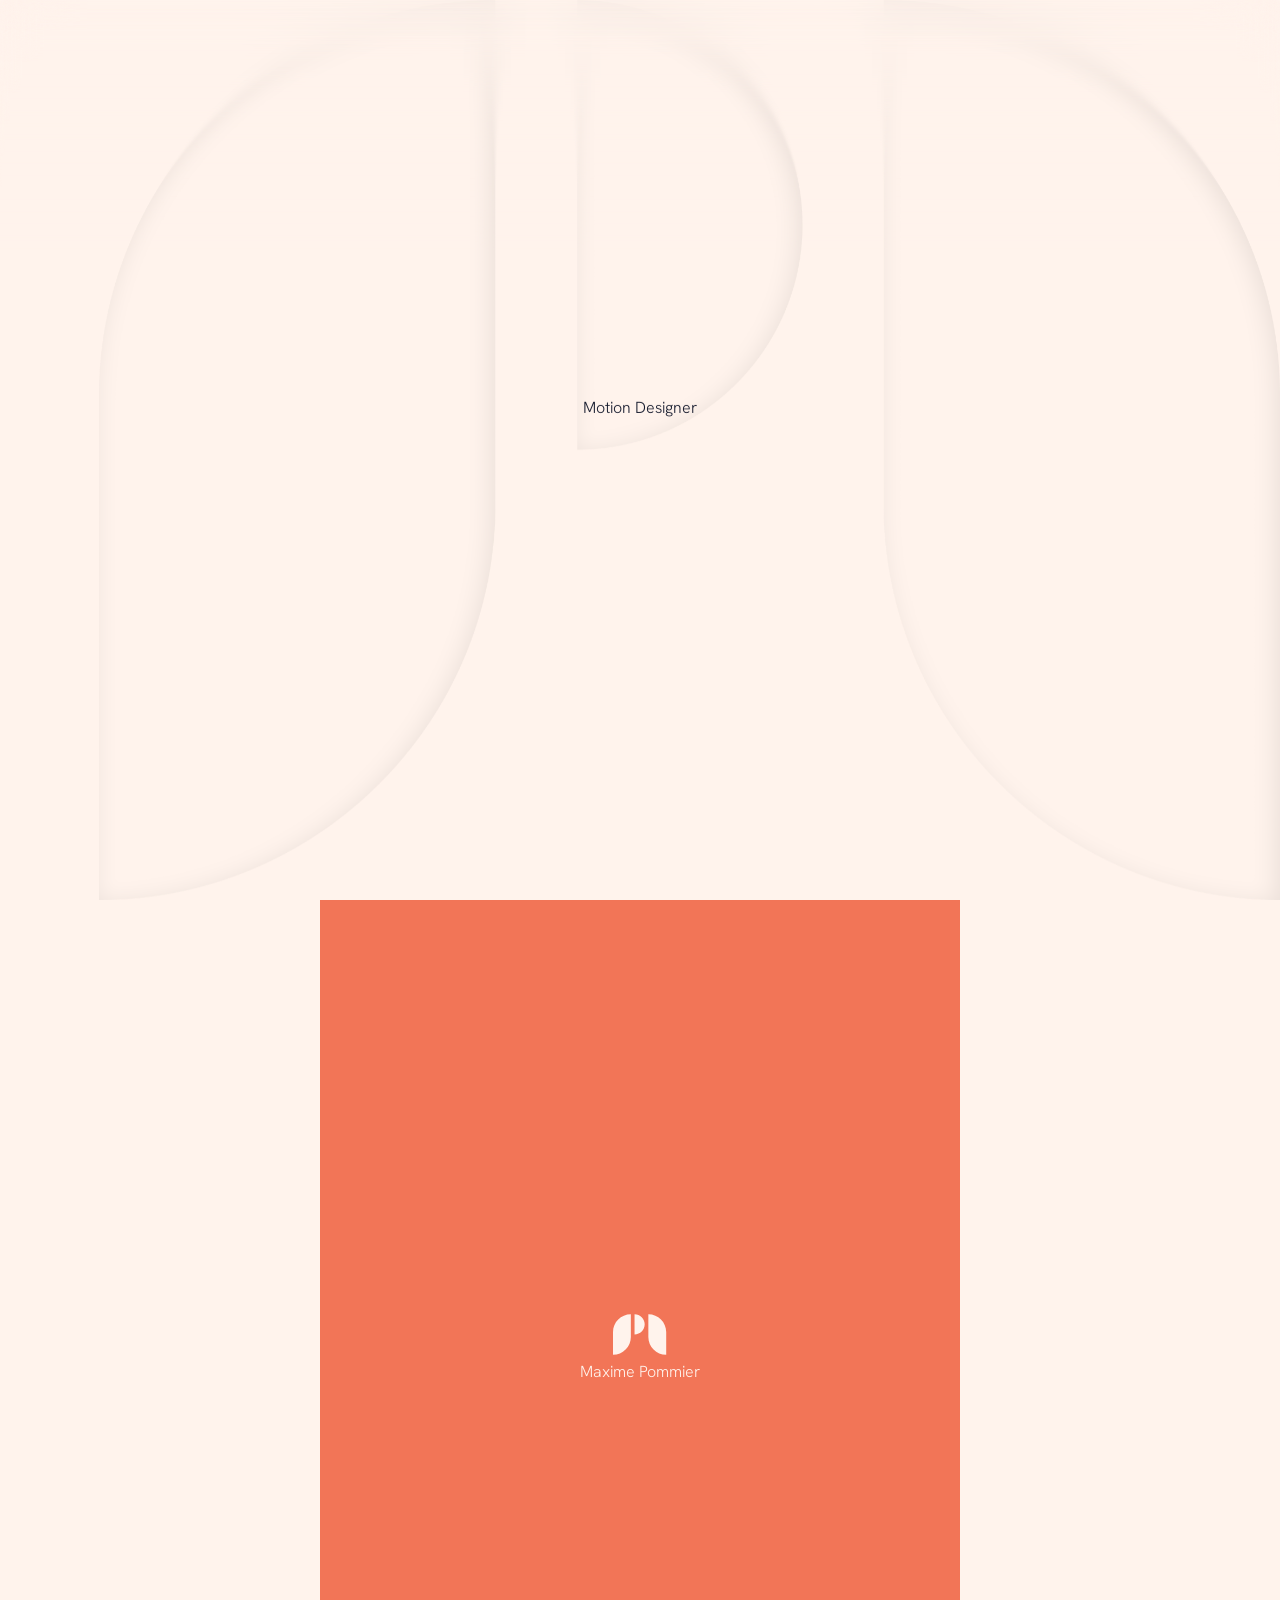
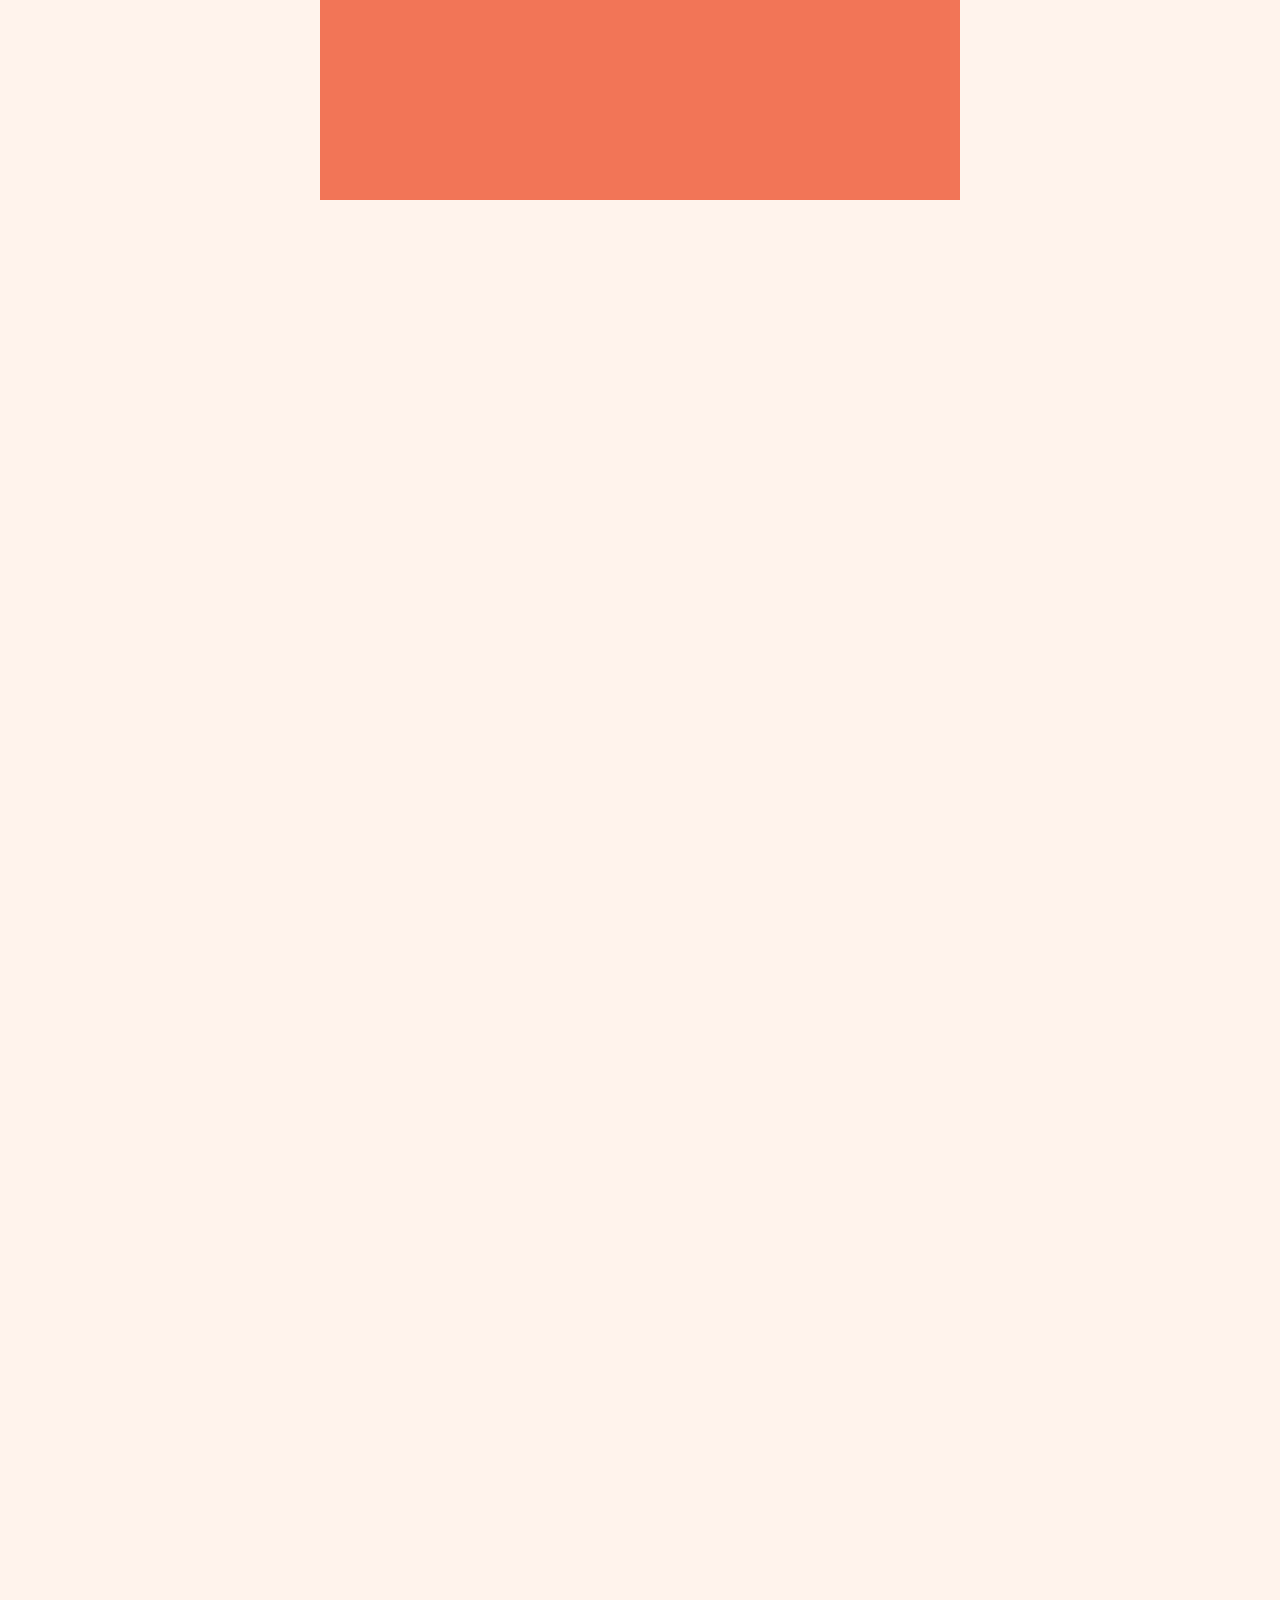
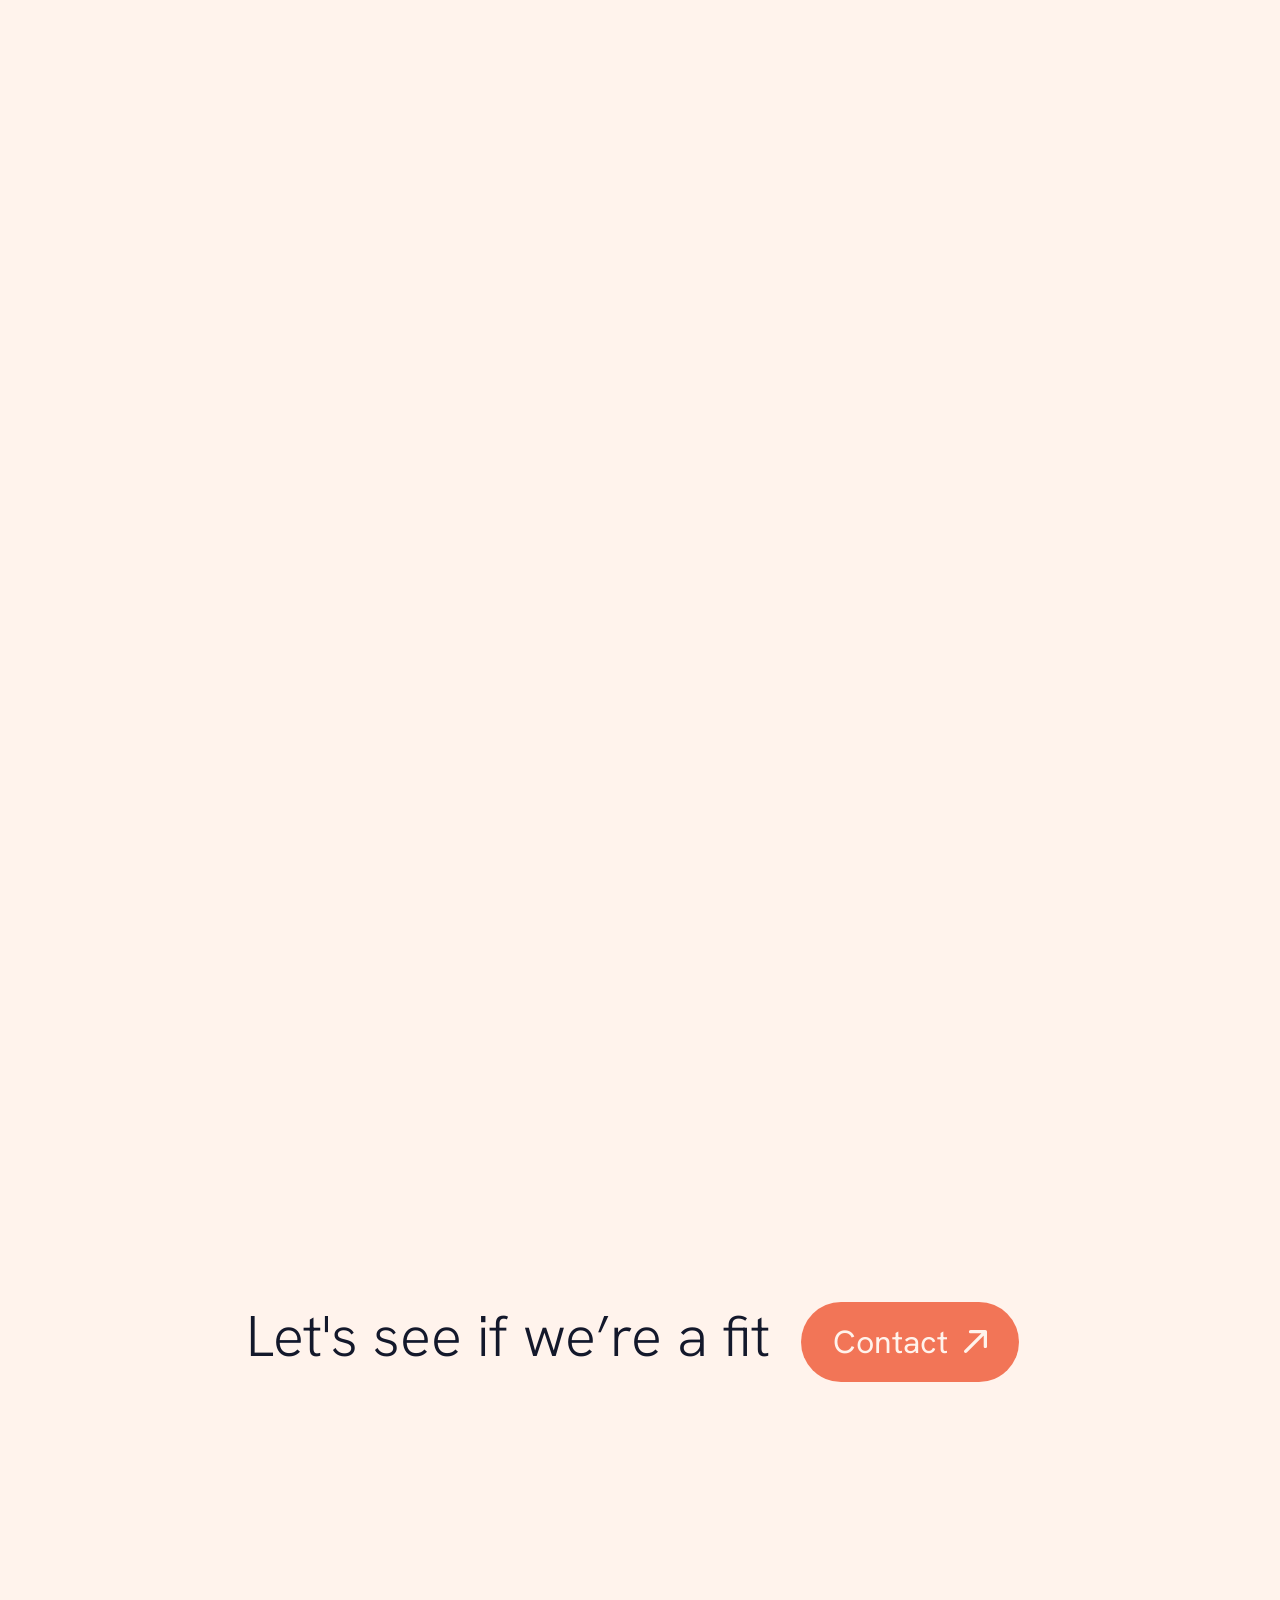
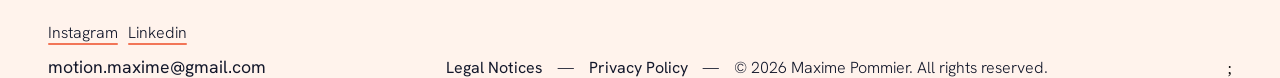
==== index.html @ 10d72c20 "first commit" ====
<!DOCTYPE html>
<html lang="en">
<head>
    <meta charset="UTF-8">
    <meta name="viewport" content="width=device-width, initial-scale=1.0">
    <meta name="theme-color" content="#FFF3EC"> 
    
    <!-- Title & Meta SEO -->
    <title>Maxime Pommier - Motion Designer | SaaS Animation & Motion Design</title>
    <meta name="description" content="Maxime Pommier, 19-year-old motion designer specializing in SaaS. I create precise, high-end motion design that clarifies complex digital products.">
    <meta name="keywords" content="motion designer, SaaS animation, motion graphics, design, animation portfolio">
    <meta name="author" content="Maxime Pommier">
    <meta name="robots" content="index, follow, max-image-preview:large, max-snippet:-1, max-video-preview:-1">
    
    <!-- URLs Canoniques (Pointent vers la racine du domaine pour l'accueil) -->
    <link rel="canonical" href="https://maximepommier.fr/">
    <link rel="alternate" hreflang="fr" href="https://maximepommier.fr/">
    
    <!-- OpenGraph (Pour le partage sur LinkedIn, Discord, etc.) -->
    <meta property="og:type" content="website">
    <meta property="og:url" content="https://maximepommier.fr/">
    <meta property="og:title" content="Maxime Pommier - Motion Designer | SaaS Animation">
    <meta property="og:description" content="19-year-old motion designer specializing in SaaS. I create precise, high-end motion design that clarifies complex digital products.">
    <meta property="og:image" content="https://maximepommier.fr/img/social-share.jpg">
    <meta property="og:image:width" content="1200">
    <meta property="og:image:height" content="630">
    
    <!-- Twitter Card -->
    <meta property="twitter:card" content="summary_large_image">
    <meta property="twitter:title" content="Maxime Pommier - Motion Designer | SaaS Animation">
    <meta property="twitter:description" content="19-year-old motion designer specializing in SaaS. I create precise, high-end motion design that clarifies complex digital products.">
    <meta property="twitter:image" content="https://maximepommier.fr/img/social-share.jpg">
    
    <!-- JSON-LD Schema (Avec le bon domaine .fr) -->
    <script type="application/ld+json">
    {
      "@context": "https://schema.org",
      "@type": "Person",
      "name": "Maxime Pommier",
      "url": "https://maximepommier.fr",
      "image": "https://maximepommier.fr/img/logo-bg.webp",
      "jobTitle": "Motion Designer",
      "description": "19-year-old motion designer specializing in SaaS animation and motion graphics",
      "sameAs": [
        "https://www.instagram.com/pmr_maxime",
        "https://www.linkedin.com/in/motion-maxime"
      ],
      "contact": {
        "@type": "ContactPoint",
        "email": "motion.maxime@gmail.com",
        "contactType": "Customer Support"
      }
    }
    </script>

    <!-- Preconnects pour la rapidité -->
    <link rel="preconnect" href="https://cdnjs.cloudflare.com" crossorigin>
    <link rel="dns-prefetch" href="https://cdnjs.cloudflare.com">
    <link rel="preconnect" href="https://unpkg.com" crossorigin>
    <link rel="dns-prefetch" href="https://unpkg.com">
    
    <!-- Preloads (Critical CSS, Fonts, Hero Image) -->
    <link rel="preload" href="./css/style.css" as="style">
    <link rel="preload" href="./fonts/HankenGrotesk-VariableFont_wght.ttf" as="font" type="font/ttf" crossorigin>
    <link rel="preload" href="./img/logo-bg.webp" as="image" fetchpriority="high">
    
    <!-- Stylesheets -->
    <link rel="stylesheet" href="./css/style.css">
    
    <!-- Favicons -->
    <link rel="icon" href="./img/favicon.png" type="image/png">
    <link rel="apple-touch-icon" href="./img/favicon.png">

    <!-- Script en defer pour garantir que le DOM est prêt avant l'exécution -->
    <script src="https://unpkg.com/split-type" defer></script>
</head>

<body>
    <div class="page-transition">
        <svg width="54" height="43" viewBox="0 0 44 33" fill="none" xmlns="http://www.w3.org/2000/svg">
            <path d="M14.5498 18.4863C14.5498 26.4862 8.02004 33 0 33V14.5137C0 6.51378 6.52979 4.52942e-05 14.5498 0V18.4863ZM28.8027 0C36.8228 0 43.3525 6.51375 43.3525 14.5137V33C35.3326 32.9999 28.8028 26.4862 28.8027 18.4863V0ZM17.5576 0C22.1243 0.0144453 25.8213 3.71155 25.8213 8.24316C25.8213 12.7837 22.1095 16.4863 17.5576 16.4863V0Z" fill="#FFF3EC"/>
        </svg>
        <p>Maxime Pommier</p>
    </div>
    <figure class="bg-logo-container" aria-hidden="true">
        <img src="./img/logo-bg.webp" alt="Background logo design" fetchpriority="high" loading="lazy">
    </figure>

    <header>
        <nav>
            <a class="logo-text" href="./index.html" aria-label="Back to Homepage">
                <svg width="44" height="33" viewBox="0 0 44 33" fill="none" xmlns="http://www.w3.org/2000/svg" aria-hidden="true">
                    <path d="M14.5498 18.4863C14.5498 26.4862 8.02004 33 0 33V14.5137C0 6.51378 6.52979 4.52942e-05 14.5498 0V18.4863ZM28.8027 0C36.8228 0 43.3525 6.51375 43.3525 14.5137V33C35.3326 32.9999 28.8028 26.4862 28.8027 18.4863V0ZM17.5576 0C22.1243 0.0144453 25.8213 3.71155 25.8213 8.24316C25.8213 12.7837 22.1095 16.4863 17.5576 16.4863V0Z" fill="#F27557"/>
                </svg>
                Maxime Pommier
            </a>

            <div class="navbar">
                <a href="./work.html" class="nav-link">Work</a>
                <a href="./contact.html" class="contact-btn" aria-label="Contact me">
                    <div class="btn-icon">
                        <svg width="18" height="18" viewBox="0 0 13 13" fill="none" xmlns="http://www.w3.org/2000/svg" aria-hidden="true">
                            <path d="M1.8 5.7C1.8 2.8 4.1 0.5 7 0.5C9.9 0.5 12.2 2.8 12.2 5.7C12.2 6.4 12 7.1 11.8 7.8L12.2 10.9L9.5 10.2C8.8 10.6 7.9 10.9 7 10.9M0.5 8.9C0.5 9.4 0.6 9.8 0.8 10.2L0.5 12.2L2.2 11.8C2.6 12 3.2 12.2 3.8 12.2C5.5 12.2 7 10.7 7 8.9C7 7.1 5.5 5.7 3.8 5.7C2 5.7 0.5 7.1 0.5 8.9Z" stroke="#FFF3EC" stroke-linecap="round" stroke-linejoin="round"/>
                        </svg>
                    </div>
                    <span class="btn-text">Contact</span>
                </a>
                <a href="#modal" class="nav-link open-modal-trigger" aria-label="Watch my Motion Resume">About</a>
            </div>

            <button class="light_dark" id="toggleBtn" aria-label="Switch to Dark Mode">
                <div id="lottie-container"></div>
            </button>
        </nav>
    </header>
    <div class="blur-container">
        <div class="blur">
            <div style="position: absolute; inset: 0px; z-index: 1; backdrop-filter: blur(0.5px); mask-image: linear-gradient(to top, rgba(0, 0, 0, 0) 0%, rgb(0, 0, 0) 12.5%, rgb(0, 0, 0) 25%, rgba(0, 0, 0, 0) 37.5%); pointer-events: none;"></div>
            <div style="position: absolute; inset: 0px; z-index: 2; backdrop-filter: blur(0.5625px); mask-image: linear-gradient(to top, rgba(0, 0, 0, 0) 12.5%, rgb(0, 0, 0) 25%, rgb(0, 0, 0) 37.5%, rgba(0, 0, 0, 0) 50%); pointer-events: none;"></div>
            <div style="position: absolute; inset: 0px; z-index: 3; backdrop-filter: blur(1.125px); mask-image: linear-gradient(to top, rgba(0, 0, 0, 0) 25%, rgb(0, 0, 0) 37.5%, rgb(0, 0, 0) 50%, rgba(0, 0, 0, 0) 62.5%); pointer-events: none;"></div>
            <div style="position: absolute; inset: 0px; z-index: 4; backdrop-filter: blur(2.25px); mask-image: linear-gradient(to top, rgba(0, 0, 0, 0) 37.5%, rgb(0, 0, 0) 50%, rgb(0, 0, 0) 62.5%, rgba(0, 0, 0, 0) 75%); pointer-events: none;"></div>
            <div style="position: absolute; inset: 0px; z-index: 5; backdrop-filter: blur(4.5px); mask-image: linear-gradient(to top, rgba(0, 0, 0, 0) 50%, rgb(0, 0, 0) 62.5%, rgb(0, 0, 0) 75%, rgba(0, 0, 0, 0) 87.5%); pointer-events: none;"></div>
            <div style="position: absolute; inset: 0px; z-index: 6; backdrop-filter: blur(9px); mask-image: linear-gradient(to top, rgba(0, 0, 0, 0) 62.5%, rgb(0, 0, 0) 75%, rgb(0, 0, 0) 87.5%, rgba(0, 0, 0, 0) 100%); pointer-events: none;"></div>
            <div style="position: absolute; inset: 0px; z-index: 7; backdrop-filter: blur(18px); mask-image: linear-gradient(to top, rgba(0, 0, 0, 0) 75%, rgb(0, 0, 0) 87.5%, rgb(0, 0, 0) 100%); pointer-events: none;"></div>
            <div style="position: absolute; inset: 0px; z-index: 8; backdrop-filter: blur(36px); mask-image: linear-gradient(to top, rgba(0, 0, 0, 0) 87.5%, rgb(0, 0, 0) 100%); pointer-events: none;"></div>
        </div>
    </div>

    <main>
        <section id="hero">
            <div id="intro-overlay">
                <div class="hyperspace-container" id="hyperspace-tunnel"></div>
                <div class="intro-txt">
                    <h1 class="intro-name">MAXIME POMMIER</h1>
                    <p class="intro-job">Motion Designer</p>
                    
                    <div class="intro-about">
                        <div class="about-row">
                            <h2 class="about-txt">
                                <span class="text-accent">Explain less. Convert more.</span> Premium motion design that clarifies complex SaaS & AI products.

                            </h2>
                            <a class="location-clock reveal-text" href="./contact.html">
                                <span>France <span class="orange">—</span></span>
                                <span id="real-time-clock">00:00:00</span>
                                <span>CEST</span>
                            </a>
                    </div>
                    
                </div>
                    <div class="hero-btn-div">
                        <a href="#" class="big-btn hero-btn play-reel-trigger" aria-label="Play my Motion Reel">
                            <span class="btn-txt">Watch reel</span>
                            <span class="icon-span">
                                <svg width="13" height="16" viewBox="0 0 10 12" fill="none" xmlns="http://www.w3.org/2000/svg" aria-hidden="true"><path d="M0.432973 11.8886C0.557869 11.9657 0.699417 12 0.840966 12C0.982515 12 1.14072 11.9572 1.26561 11.88L9.59201 6.73847C9.8418 6.58423 10 6.30144 10 6.00152C10 5.70159 9.85013 5.41881 9.59201 5.26456L1.26561 0.123006C1.13909 0.0440235 0.994242 0.00154938 0.846271 4.15905e-05C0.6983 -0.0014662 0.552663 0.0380482 0.424646 0.114437C0.166528 0.268683 0 0.551469 0 0.859962V11.1431C0 11.4516 0.158202 11.7344 0.424646 11.8886H0.432973Z" fill="#F27557"/></svg>
                            </span>
                        </a>
				    </div>
                </div>
            </div>
            </div>
        </section>





        <section id="work">
            <!--
                <h2 class="reveal-text selected-work">Selected Work</h2>
                -->
            <div id="video-cursor-preview" class="video-preview">
                <video src="" muted loop playsinline preload="metadata"></video>
                <img class="preview-poster" src="" alt="" aria-hidden="true">
            </div>

            <div class="videos-wrapper">
                <div class="sommaire-wrapper">
                    <div class="sommaire-div">
                        <nav class="sommaire">
                            <div class="scroll-indicators">
                                <a class="indicator-click" data-video="./project/skool/skool-vignette.mp4" data-poster="./project/skool/vignette-skool.webp" href="#vid1" aria-label="Go to project 1">
                                    <div class="indicator active" onclick="scrollToVideo(0)" ></div>
                                </a>
                                <a class="indicator-click" data-video="./project/ledger/ledger-vignette.mp4" data-poster="./project/ledger/thumbnail.webp" href="#vid2" aria-label="Go to project 2">
                                    <div class="indicator" onclick="scrollToVideo(1)" ></div>
                                </a>
                                <a class="indicator-click" data-video="./project/r&d/R&D-vignette.mp4" data-poster="./project/r&d/thumbnail.webp" href="#vid3" aria-label="Go to project 3">
                                    <div class="indicator" onclick="scrollToVideo(3)"></div>
                                </a>
                                <a class="indicator-click" data-video="./project/parfum/parfum-vignette.mp4" data-poster="./project/parfum/vignette-parfum.webp" href="#vid4" aria-label="Go to project 4">
                                    <div class="indicator" onclick="scrollToVideo(2)"></div>
                                </a>
                            </div>
                            <a href="./work.html" class="work-btn">work</a>
                        </nav>
                    </div>
                </div>

                <article class="video1" id="vid1">  
                    <a href="./skool.html" aria-label="View Skool case study">
                        <div class="video-item">
                            <video src="./project/skool/skool-main.mp4" muted loop playsinline poster="./project/skool/head-guy.webp" preload="metadata" title="Skool project video" loading="lazy"></video>
                        </div>
                        <div class="video-overlay">
                            <h3><span class="work-txt reveal-text">Skool</span><br><span class="work-txt2 reveal-text">Concept project - 2025</span></h3>
                        </div>
                    </a>
                </article>
                <article class="video2-3" id="vid2">
                    <a href="./ledger.html" aria-label="View Ledger case study">
                        <div class="video-item">
                            <video src="./project/Ledger/Ledger-nano-x.mp4" muted loop playsinline poster="./project/Ledger/thumbnail.webp" preload="metadata" title="Ledger demo video" loading="lazy"></video>
                        </div>
                        <div class="video-overlay">
                            <h3><span class="work-txt white reveal-text">Ledger</span><br><span class="work-txt2 white reveal-text">Concept project - 2026</span></h3>
                        </div>
                    </a>
                </article>
                 <article class="video2-3" id="vid3">
                    <a href="./r-d.html" aria-label="View Ledger case study">
                        <div class="video-item">
                            <video src="./project/r&d/R&D-main.mp4" muted loop playsinline poster="./project/r&d/thumbnail.webp" preload="metadata" title="R&D intro video" loading="lazy"></video>
                        </div>
                        <div class="video-overlay">
                            <h3><span class="work-txt reveal-text">R&D</span><br><span class="work-txt2 reveal-text">2026</span></h3>
                        </div>
                    </a>
                </article>

                <article class="video4 zoom-out" id="vid4">
                     <a href="parfum.html" aria-label="View Parfum case study">
                        <div class="video-item ">
                            <video src="./project/parfum/parfum-main.mp4" muted loop playsinline poster="./project/parfum/thumbnail.webp" preload="metadata" title="Parfum product video" loading="lazy"></video>
                        </div>
                        <div class="video-overlay">
                            <h3><span class="work-txt reveal-text">Parfum Tear the norm</span><br><span class="work-txt2 reveal-text">Concept project - 2025</span></h3>
                        </div>
                    </a>
                </article>
                
            </div>

                <p class="cta">
                   <span class="reveal-text">
                       Let's see if we’re a fit
                   </span>
                    <a href="./contact.html" class="big-big-btn" aria-label="Contact me page">
                        <span class="btn-txt big-txt">Contact</span>
                        <span class="icon-btn">
                            <svg width="23" height="23" viewBox="0 0 14 14" fill="none" xmlns="http://www.w3.org/2000/svg" aria-hidden="true"><path d="M0.29 12.29C-0.1 12.68 -0.1 13.32 0.29 13.71C0.68 14.1 1.32 14.1 1.71 13.71L1 13L0.29 12.29ZM14 1C14 0.45 13.55 0 13 0L4 0C3.45 0 3 0.45 3 1C3 1.55 3.45 2 4 2L12 2L12 10C12 10.55 12.45 11 13 11C13.55 11 14 10.55 14 10L14 1ZM1 13L1.71 13.71L13.71 1.71L13 1L12.29 0.29L0.29 12.29L1 13Z" fill="currentColor"/></svg>  
                        </span>
                    </a>
                </p>
        </section>
    </main>

    <footer id="contact">
                <div class="rsn-mail">
                    <div class="rsn">
                        <a class="reveal-text" href="https://www.instagram.com/motion.maxime" target="_blank" rel="noopener noreferrer" aria-label="Follow me on Instagram">Instagram</a>
                        <a class="reveal-text" href="https://www.linkedin.com/in/motion-maxime" target="_blank" rel="noopener noreferrer" aria-label="Contact me on Linkedin">Linkedin</a>
                    </div>
                    <button onclick="copierEmail('motion.maxime@gmail.com')" class="btn-copy reveal-text" aria-label="Copy email to clipboard">motion.maxime@gmail.com</button></li>
                </div>
                <div class="legal reveal-text">
                    <a href="./legal.html">Legal Notices</a>
                    <span>—</span>
                    <a href="./privacy-policy.html">Privacy Policy</a>
                    <span class="separator">—</span>
                    <span class=" copyright">
                        &copy; <span id="year"></span> Maxime Pommier. All rights reserved.
                    </span>
                </div>;
    </footer>
    <section class="hero-reel-bg">
			<video class="hero-reel-video" src="./project/me-in-motion/me-in-motion-main.mp4" muted loop playsinline preload="metadata"></video>
			<button class="reel-btn reel-mute-btn" aria-label="Toggle Sound">
				<div class="reel-btn-txt-wrapper" style="width: 60px;">
					<span class="btn-txt reel-txt-unmute">Unmute</span>
					<span class="btn-txt reel-txt-mute hidden">Mute</span>
				</div>
				<span class="reel-btn-icon">
					<svg class="icon-muted" width="16" height="16" viewBox="0 0 24 24" fill="none" stroke="currentColor" stroke-width="2" stroke-linecap="round" stroke-linejoin="round" aria-hidden="true"><polygon points="11 5 6 9 2 9 2 15 6 15 11 19 11 5"></polygon><line x1="23" y1="9" x2="17" y2="15"></line><line x1="17" y1="9" x2="23" y2="15"></line></svg>
					<svg class="icon-unmuted hidden" width="16" height="16" viewBox="0 0 24 24" fill="none" stroke="currentColor" stroke-width="2" stroke-linecap="round" stroke-linejoin="round" aria-hidden="true"><polygon points="11 5 6 9 2 9 2 15 6 15 11 19 11 5"></polygon><path d="M19.07 4.93a10 10 0 0 1 0 14.14M15.54 8.46a5 5 0 0 1 0 7.07"></path></svg>
				</span>
			</button>

			<button class="reel-btn reel-close-btn" aria-label="Close Reel">
				<div class="reel-btn-txt-wrapper" style="width: 45px;">
					<span class="btn-txt">Close</span>
				</div>
				<span class="reel-btn-icon">
					<svg width="16" height="16" viewBox="0 0 24 24" fill="none" stroke="currentColor" stroke-width="2" stroke-linecap="round" stroke-linejoin="round" aria-hidden="true"><line x1="18" y1="6" x2="6" y2="18"></line><line x1="6" y1="6" x2="18" y2="18"></line></svg>
				</span>
			</button>
		</section>


    <div id="custom-cursor" class="cursor">
        <div class="cursor-mask">
            <div class="cursor-icon">
                <svg width="20" height="20" viewBox="0 0 14 14" fill="none" xmlns="http://www.w3.org/2000/svg">
                    <path d="M0.29 12.29C-0.1 12.68 -0.1 13.32 0.29 13.71C0.68 14.1 1.32 14.1 1.71 13.71L1 13L0.29 12.29ZM14 1C14 0.45 13.55 0 13 0L4 0C3.45 0 3 0.45 3 1C3 1.55 3.45 2 4 2L12 2L12 10C12 10.55 12.45 11 13 11C13.55 11 14 10.55 14 10L14 1ZM1 13L1.71 13.71L13.71 1.71L13 1L12.29 0.29L0.29 12.29L1 13Z" fill="currentColor"/>
                </svg>  
            </div>
        </div>
    </div>
    <div id="modal">
        <div class="modal-window">
            <a class="modal-close" href="#about"><svg width="12" height="12" viewBox="0 0 8 8" fill="none" xmlns="http://www.w3.org/2000/svg"><path d="M7.25 0.75L0.75 7.25M0.75 0.75L7.25 7.25" stroke="#FFF3EC" stroke-width="1.5" stroke-linecap="round" stroke-linejoin="round"/></svg>
            </a>
            <div class="video-item custom-player">
                <video src="./project/me-in-motion/me-in-motion-main.mp4" playsinline poster="./project/me-in-motion/thumbnail.webp"></video>
            </div>
        </div>
    </div>
    <script>
	function updateClock() {
		const clockElement = document.getElementById('real-time-clock');
		if (!clockElement) return;

		const now = new Date();

		const formatter = new Intl.DateTimeFormat('fr-FR', {
			timeZone: 'Europe/Paris',
			hour: '2-digit',
			minute: '2-digit',
			second: '2-digit',
			hour12: false
		});

		clockElement.textContent = formatter.format(now);
	}

	updateClock();
	setInterval(updateClock, 1000);
</script>


    <script src="https://cdnjs.cloudflare.com/ajax/libs/gsap/3.12.5/gsap.min.js" defer></script>
    <script src="https://cdnjs.cloudflare.com/ajax/libs/gsap/3.12.5/ScrollTrigger.min.js" defer></script>
    <script src="https://cdnjs.cloudflare.com/ajax/libs/bodymovin/5.12.2/lottie.min.js" defer></script>
    <script src="https://ajax.googleapis.com/ajax/libs/jquery/3.7.1/jquery.min.js" defer></script>
    <script src="https://unpkg.com/split-type" defer></script>
    <script defer src="/_vercel/insights/script.js"></script>
    <script src="./js/config.js" defer></script>
    <script src="./js/script.js" defer></script>
</body>
</html>
---- css/style.css ----
/* ============================================================
   TABLE OF CONTENTS
   1. VARIABLES & THEMES
   2. RESET & BASE
   3. TYPOGRAPHY
   4. UTILITIES & ANIMATIONS
   5. UI COMPONENTS (Buttons, Cursor)
   6. HEADER & NAVIGATION
   7. HERO SECTION
   8. ABOUT SECTION
   9. WORK SECTION & VIDEOS
   10. MODAL & PREVIEW
   11. CUSTOM VIDEO PLAYER
   12. CTA & FOOTER
   ============================================================ */

/* ============================================================
   1. VARIABLES & THEMES
   ============================================================ */
:root {
  --light-to-dark: #FFF3EC;
  --dark-to-light: #13182B;
  --orange: #F27557;
  --white: #FFF3EC;
  --dark: #13182B;
  --orange-to-white: #F27557;
  
  --transition: 250ms ease;
  --transition-slow: 0.4s cubic-bezier(0.165, 0.84, 0.44, 1);
  --transition-bezier: 0.4s cubic-bezier(0.76, 0, 0.24, 1);
  
  --font-main: 'hanken', sans-serif;
}

:root[data-theme="dark"] {
  --light-to-dark: #13182B;
  --dark-to-light: #FFF3EC;
  --orange-to-white: #FFF3EC;
}

/* ============================================================
   2. RESET & BASE
   ============================================================ */
*, *::before, *::after {
  box-sizing: border-box;
  margin: 0;
  padding: 0;
  scrollbar-color: var(--orange) var(--light-to-dark);
  scrollbar-width: thin;
}

html {
  scroll-behavior: smooth;
  scroll-snap-type: y proximity;
}

body {
  background-color: var(--light-to-dark);
  overflow-x: hidden;
}

/* Transitions globales */
body, a, button, svg, path, .navbar, .contact-btn {
  transition: 
    background-color var(--transition),
    color var(--transition),
    fill var(--transition),
    border-color var(--transition);
}

img, picture, video, canvas, svg {
  display: block;
  max-width: 100%;
  height: auto;
}

/* Désactivation Snap pour sections fluides */
#hero, #about, .work-header, footer, .cta, .videos-wrapper {
  scroll-snap-align: none; 
}

/* Scrollbar Custom */
::-webkit-scrollbar { width: 12px; }
::-webkit-scrollbar-thumb { background: var(--orange); }

/* Mobile Reset */
@media (max-width: 1024px) {
  html, body {
    scroll-snap-type: none;
    overflow-x: hidden;
  }
}

/* ============================================================
   3. TYPOGRAPHY
   ============================================================ */
@font-face {
  font-family: 'hanken';
  src: url('../fonts/HankenGrotesk-VariableFont_wght.ttf');
  font-weight: 100 900;
  font-style: normal;
  font-display: swap;
}

@font-face {
  font-family: 'hanken-italic';
  src: url('../fonts/HankenGrotesk-Italic-VariableFont_wght.ttf');
  font-weight: 100 900;
  font-style: normal;
  font-display: swap;
}

h1, h2, h3, p, a, .footer-menu, .btn-copy, .cta-p, small, .time-display {
  font-family: var(--font-main);
  color: var(--dark-to-light);
  font-weight: 300;
}

h1{
  font-size: clamp(3rem, 1.72rem + 5.45vw, 6.875rem);
  line-height: 0.8;
}

h2, .footer-menu, .cta {
  font-size: clamp(2rem, 1.34rem + 2.81vw, 4rem);
}

h3, p, a, .nav-link {
  font-size: clamp(0.8rem, 0.96rem + 0.18vw, 1rem);
}

p {
  max-width: 65ch;
  line-height: 2;
}

a { text-decoration: none; }

small {
  font-size: clamp(0.8rem, 0.96rem + 0.18vw, 1rem);
  text-align: center;
}
.text-accent {
    font-family: "Acma", serif !important;
    font-weight: 600 !important;
    font-style: italic !important;
    color: var(--orange) !important;
}

::selection {
  background: #f27657d9;
  color: var(--dark-to-light);
}
::-moz-selection {
  background: orange;
  color: #FFFFFF;
}
.blur-reveal span {
    display: inline-block;
    white-space: nowrap; /* Empêche de casser les mots */
    margin-right: 0.25em; /* Espace naturel entre les mots */
    will-change: transform, opacity, filter;
}
/* ============================================================
   4. UTILITIES & ANIMATIONS
   ============================================================ */

   .orange{
    color: var(--orange);
   }
   .white{
    color: var(--white);
   }
/* Page Transition */
.page-transition {
  display: flex;
  flex-direction: column;
  align-items: center;
  justify-content: center;
  position: fixed; 
  inset: 0;
  z-index: 99999999;
  pointer-events: none;
  background-color: transparent; /* Fond invisible */
  transform: translateY(0);
  transition: transform 0.6s cubic-bezier(0.83, 0, 0.17, 1);
}

/* Le rideau orange dont on change la largeur */
.page-transition::before {
  content: '';
  position: absolute;
  top: 0; 
  left: 50%; /* Centrage horizontal */
  transform: translateX(-50%); 
  height: 100%;
  /* On utilise une variable pour la largeur en vw */
  width: var(--bg-width, 100vw); 
  background-color: var(--orange); /* */
  z-index: -1;
  transition: width 0.6s cubic-bezier(0.83, 0, 0.17, 1);
}

.page-transition p {
  color: var(--white); /* */
  white-space: nowrap; /* Empêche le texte de revenir à la ligne */
}


/* Blur Effect */
.blur-container {
  width: 100%; pointer-events: none;
  height: 250px;
  position: fixed; top: 0; z-index: 99;
}
.blur {
  width: 100%; height: 100%;
  position: absolute; top: 0;
  border-radius: 12px;
}
.blur div { width: 100%; height: 100%; }

@media (max-width: 768px) {
  .blur-container { 
    height: 150px;
  }
}

/* Helper Classes */
.hidden { display: none !important; }
.hidden-title {
  position: absolute; width: 1px; height: 1px;
  padding: 0; margin: -1px;
  overflow: hidden; clip: rect(0, 0, 0, 0);
  white-space: nowrap; border: 0;
}

/* Keyframes */
@keyframes float {
  0%, 100% { transform: translateY(0px); }
  50% { transform: translateY(-10px); }
}

@keyframes fadeAndDrop {
  0% { opacity: 1; transform: translate(-50%, -50%) scale(1); filter: blur(0px); }
  100% { opacity: 0; transform: translate(-50%, 50px) scale(0.5); filter: blur(10px); }
}

@keyframes swipeOutIn {
  0% { transform: scaleX(1); transform-origin: right center; }
  45% { transform: scaleX(0); transform-origin: right center; }
  50% { transform: scaleX(0); transform-origin: left center; }
  100% { transform: scaleX(1); transform-origin: left center; }
}
/*Block reveal*/

/* La classe que tu mets dans ton HTML */
.reveal-text {
    visibility: visible; /* Évite un flash du texte brut au chargement */
    margin: 0;
    padding: 0;
}

.reveal-text.processed {
    visibility: visible;
}
.reveal-wrapper {
    position: relative;
    display: inline-flex; /* Remplace "table" pour éviter les paddings fantômes */
    align-items: center;
    width: auto;
    max-width: 100%;
    overflow: hidden;
    vertical-align: bottom;
    margin: 0;
}

.reveal-content {
    display: inline-block;
    opacity: 0;
    transform: translateY(10%);
    will-change: transform, opacity;
    white-space: nowrap;
}

.reveal-block {
    position: absolute;
    inset: 0;
    background-color: var(--orange);
    transform: scaleX(0);
    transform-origin: left;
    z-index: 10;
    will-change: transform;
}

/* --- ACTIVATION UNIQUEMENT SUR DESKTOP + ACCESSIBILITÉ OK --- */
@media (min-width: 1024px) {
    .reveal-wrapper {
        position: relative;
        display: inline-flex;
        align-items: center;
        overflow: hidden;
        vertical-align: bottom;
    }

    /* Cet état sera géré par GSAP, on ne met pas d'opacity 0 ici 
       pour éviter que le texte disparaisse si le JS plante */
    .reveal-content {
        display: inline-block;
        will-change: transform, opacity;
    }

    .reveal-block {
        position: absolute;
        inset: 0;
        background-color: var(--orange);
        transform: scaleX(0);
        transform-origin: left;
        z-index: 10;
    }
}
/* ============================================================
   5. UI COMPONENTS (Buttons, Cursor)
   ============================================================ */
/* Buttons Base */
.big-btn, .big-big-btn, .round-btn {
  display: inline-flex;
  align-items: center; justify-content: center;
  background: var(--orange);
  cursor: pointer;
  transition: 250ms ease-in-out;
}
/* État final (activé par JS) */
.big-btn.is-visible {
    opacity: 1;
    transform: translateY(0);
    filter: blur(0);
}

.big-btn, .big-big-btn {
  padding: 1rem 1.5rem; margin: 1rem 0;
  border-radius: 50px;
  color: var(--white); font-weight: 400;
  overflow: hidden;
}

.big-big-btn {
  padding: 1.5rem 2rem; margin: 0 1rem;
  vertical-align: middle;
}

.round-btn {
  width: 4rem; height: 4rem;
  padding: 1rem; margin: 0 1rem;
  border-radius: 50%;
  vertical-align: middle;
}

.btn-txt {
  position: relative; display: block;
  overflow: hidden; line-height: 1;
}

.txt-original, .txt-hover { display: flex; }
.txt-hover {
  position: absolute; top: 100%; left: 0;
}
.btn-txt span {
  display: inline-block;
  transition: transform var(--transition-bezier);
}

.icon-span { padding-left: 0.2rem; display: flex; }
.icon-btn { padding-left: 1rem; display: flex; }
.big-txt { font-size: clamp(2em, 0.96rem + 0.18vw, 2.125rem); }

/* Responsive Buttons */
@media (max-width: 768px) {
  .round-btn {
    width: 2.5rem; height: 2.5rem;
    padding: 0.8rem; margin: 0 0.5rem;
  }
  .big-big-btn { padding: 1rem 1.5rem; margin: 0 1rem; }
  .big-btn { align-self: center; }
  .big-txt { font-size: 1.2rem; }
}

/* Hover Effects (Desktop Only) */
@media (hover: hover) {
  .big-btn:hover, .big-big-btn:hover, .reel-btn:hover { scale: 1.02; }
  .round-btn:hover { transform: scale(1.1) rotate(45deg); }
  
  .big-btn:hover .txt-original span,
  .big-big-btn:hover .txt-original span,
  .reel-btn:hover .txt-original span { transform: translateY(-110%); }
  
  .big-btn:hover .txt-hover span,
  .big-big-btn:hover .txt-hover span,
  .reel-btn:hover .txt-hover span { transform: translateY(-100%); }
}

/* Custom Cursor */
.cursor {
  position: fixed; top: 0; left: 0;
  width: 80px; height: 80px;
  background-color: var(--orange);
  color: var(--white);
  box-shadow: 0 10px 30px rgba(0, 0, 0, 0.327);
  border-radius: 50%;
  display: flex; align-items: center; justify-content: center;
  pointer-events: none; 
  opacity: 0;
  transform: translate(-50%, -50%) scale(0);
  transition: opacity 0.3s ease, transform 0.3s cubic-bezier(0.18, 0.89, 0.32, 1.28);
  z-index: 9999;
  will-change: transform;
    transform: translateZ(0);
}
.cursor.visible { opacity: 1; transform: translate(-50%, -50%) scale(1); }
.cursor-mask {
  width: 40px; height: 40px;
  border-radius: 50%; overflow: hidden;
  display: flex; align-items: center; justify-content: center;
  position: relative;
}
.cursor-icon { display: flex; }
@keyframes slotAnim {
  0% { transform: translateY(0);}
  40% { transform: translateY(-150%);} 
  41% { transform: translateY(150%); }
  100% { transform: translateY(0); }   
}
.anim-slot { animation: slotAnim 0.4s ease-in-out forwards; }

@media (max-width: 1024px) {
  .cursor, #custom-cursor { display: none !important; }
  * { cursor: auto !important; }
}
/* ============================================================
   6. HEADER & NAVIGATION
   ============================================================ */
header {
  position: fixed; top: 0; left: 0;
  width: 100%; z-index: 1000;
  pointer-events: none;
}

nav {
  display: flex; justify-content: space-between; align-items: center;
  padding: 2rem 3rem; pointer-events: auto;
}

.navbar {
  display: flex; align-items: center; justify-content: space-between;
  gap: 2rem; padding: 0.5rem 2rem;
  border-radius: 100px; width: fit-content;
  margin: 2rem auto;
  position: absolute; left: 50%;
  transform: translateX(-50%);
  pointer-events: auto;
}

.navbar li { list-style: none; }

/* --- SOULIGNEMENT DYNAMIQUE NAVBAR (Importé du code 1) --- */
.nav-link { 
  position: relative; 
  text-decoration: none;
  transition: color var(--transition);
}

.nav-link::after {
  content: '';
  position: absolute; 
  bottom: -4px; 
  left: 0;
  width: 100%; 
  height: 2px;
  border-radius: 2px;
  background-color: var(--orange);
  transform: scaleX(0); 
  transform-origin: right center; 
  transition: transform 0.4s cubic-bezier(0.76, 0, 0.24, 1);
}

.nav-link.active::after { 
  transform: scaleX(1);
  transform-origin: left center;
}

/* --- LOGO --- */
.logo-text {
  display: flex; align-items: center;
  transition: var(--transition-slow);
}
.logo-text svg { margin-right: 1rem; }

/* --- BOUTON CONTACT --- */
.contact-btn {
  display: flex; align-items: center; justify-content: center;
  position: relative;
  width: 50px; height: 50px;
  background-color: var(--orange);
  border-radius: 50px;
  overflow: hidden;
  transition: width var(--transition), border-radius var(--transition);
}
.btn-icon, .btn-text {
  position: absolute;
  transition: transform var(--transition), opacity var(--transition);
}
.btn-icon { display: flex; align-items: center; justify-content: center; }
.btn-text {
  color: var(--white); white-space: nowrap;
  opacity: 0; transform: translateY(50px);
}
#lottie-container { width: 2.4rem; height: 2.4rem; }

/* --- THEME TOGGLE --- */
.light_dark {
  background: none; border: none; outline: none;
  padding: 5px; cursor: pointer;
  transition: var(--transition-slow);
}

/* --- HOVER EFFECTS (Desktop) --- */
@media (hover: hover) {
  /* Le Hover dynamique importé du code 1 */
  .nav-link:not(.active):hover::after {
      transform-origin: left center;
      transform: scaleX(1);
  }
  .nav-link.active:hover::after {
      animation: swipeOutIn 0.5s cubic-bezier(0.76, 0, 0.24, 1) forwards; 
  }
  
  /* Reste des hovers */
  .logo-text:hover, .light_dark:hover { transform: scale(1.05); }
  .contact-btn:hover { width: 100px; }
  .contact-btn:hover .btn-icon { transform: translateY(-50px); opacity: 0; }
  .contact-btn:hover .btn-text { opacity: 1; transform: translateY(0); }
  .nav-item:hover .arrow-icon { opacity: 0; transform: translate(10px, -10px); }
}

/* --- RESPONSIVE HEADER --- */
@media (max-width: 768px) {
  nav { padding: 1rem 1.5rem;}
  
  .navbar {
    position: fixed; bottom: -10px; width: 90%; max-width: 380px;
    justify-content: space-around;
    background-color: var(--light-to-dark);
    box-shadow: 0 10px 30px rgba(0, 0, 0, 0.327);
    padding: 0.8rem 1.2rem;
    padding-bottom: calc(0.8rem + env(safe-area-inset-bottom));
    will-change: transform;
    transform: translateX(-50%) translateZ(0);
  }
  
  .contact-btn { width: 45px; height: 45px; }
  .btn-icon { transform: translateY(0) !important; opacity: 1 !important; }
  .btn-text { display: none; }
}

/* --- PRÉPARATION ANIMATION GSAP --- */
.logo-text, 
.nav-link, 
.contact-btn, 
.light_dark {
    will-change: transform, opacity;
}

body:not(.loaded) .logo-text,
body:not(.loaded) .nav-link,
body:not(.loaded) .contact-btn,
body:not(.loaded) .light_dark {
    opacity: 0; 
}

/* ============================================================
   7. HERO SECTION
   ============================================================ */
#hero {
  height: 100vh;
  display: flex; flex-direction: column;
  justify-content: end; align-items: center;
  position: relative;
}

.bg-logo-container {
  position: fixed; top: 0; right: 0;
  height: 100vh; width: 100vw;
  z-index: -1; pointer-events: none;
  overflow: hidden; display: block;
}

.bg-logo-container img {
  position: absolute; top: 50%; right: 0;
  height: 100%; width: auto;
  transform: translateY(-50%);
  transform-origin: center right;
  object-fit: cover; object-position: center right;
  will-change: transform;
}
/* Bloque le scroll pendant l'intro */
body.is-loading {
    overflow: hidden;
    height: 100vh;
}

/* 2. L'overlay commence en FIXED (comme tu l'as déjà) */
#intro-overlay {
    position: fixed;
    top: 0; left: 0;
    width: 100%; height: 100%; /* préfère % à vw/vh ici pour éviter les bugs mobile */
    display: flex;
    justify-content: center;
    align-items: center;
    overflow: hidden;
    will-change: transform; /* Optimisation pour le parallax */
}
#intro-overlay.is-scrollable {
    position: absolute;
}

.hyperspace-container {
    position: absolute;
    inset: 0;
    z-index: 1;
    pointer-events: none
}

.flash-img {
    position: absolute;
    top: 0; left: 0;
    width: 100vw; height: 100vh;
    object-fit: cover;
    display: none; /* CACHÉ PAR DÉFAUT */
    z-index: 1;
}
.intro-txt {
    position: relative;
    width: 100%;
    display: flex;
    flex-direction: column;
    align-items: center;
    /* FLUID CSS : Passe de 1.5rem (mobile) à 4.05rem (desktop) progressivement */
    padding: 0 clamp(1.5rem, 5vw, 4.05rem);
    box-sizing: border-box; /* Indispensable pour que le padding ne dépasse pas 100% */
}
.intro-name, .intro-job, .intro-about, .line {
    opacity: 0;
    filter: blur(10px);
    transform: translateY(10px);
    display: none; 
}

.intro-name {
    display: block;
    /* FLUIDE : Ajusté pour être lisible sur mobile */
    font-size: clamp(0.85rem, 1.5vw, 1rem);
    letter-spacing: 0.05em; /* Ajout léger pour le style "Label" */
    opacity: 0;
    filter: blur(15px);
    transform: translateY(20px);
}

.intro-job {
    opacity: 0;
    filter: blur(10px);
    transform: translateY(10px);
}
.intro-about{
  width: 100%;
  opacity: 0;
  filter: blur(10px);
  transform: translateY(20px); 
}
.about-row {
    width: 100%;
    display: flex;
    justify-content: space-between;
    align-items: flex-start;
    
    flex-wrap: wrap; 
    gap: 2rem; 
}
.hero-btn-div {
    width: 100%;
    display: block;
}

.hero-btn {
  opacity: 0;
  transform: translateY(20px);
  filter: blur(5px);
  display: inline-flex;
  align-items: center;
  justify-content: center; 
  gap: 1rem; 
  padding: 0.5rem 0.5rem 0.5rem 1.5rem; 
  border-radius: 50px;
  background-color: var(--orange);
  color: var(--white);
  font-weight: 400;
  cursor: pointer;
  overflow: hidden;
  transition: 
    opacity 0.8s ease-out, 
    transform 0.8s cubic-bezier(0.2, 0.8, 0.2, 1), 
    filter 0.8s ease-out,
    scale 250ms ease-in-out; 
  will-change: transform, opacity;
}
.icon-span { 
  margin-left: 0; 
  border-radius: 50%; 
  width: 2.3rem; 
  height: 2.3rem;
  display: flex; 
  justify-content: center;
  align-items: center;
  background-color: var(--white);
  color: var(--orange); 
  flex-shrink: 0; 
}
.modal-div {
    width: 100%;
    display: block;
    margin-top: 2rem;
}
.about-txt {
    text-align: left;
    font-size: clamp(1.35rem, 2vw + 1rem, 2rem);
    line-height: 1.4;
    margin-bottom: 16px;
    
    flex: 1 1 300px; 
    max-width: 50ch;
    width: 100%; 
}
.about-txt span {
    display: inline-block;
    white-space: nowrap;
    margin-right: 0.25em; 
}
.about-txt span:last-child {
    margin-right: 0;
}

.location-clock {
    display: inline-flex; align-items: center; gap: 4px; 
    text-decoration: none; color: var(--dark-to-light); transition: opacity 0.3s ease;
}

.location-clock:hover { opacity: 0.6; }
.pulse-dot {
    width: 12px;
    height: 12px;
    background-color: var(--orange);
    border-radius: 50%;
    position: relative;
}

.pulse-dot::before {
    content: '';
    position: absolute;
    top: 50%; left: 50%;
    transform: translate(-50%, -50%);
    width: 100%; height: 100%;
    background-color: inherit;
    border-radius: 50%;
    z-index: -1;
    opacity: 0.7;
    animation: pulse-animation 2s infinite ease-out;
}

/*------------------------*/
       /*Hero-reel*/
/*------------------------*/
.hero-reel-bg {
    position: fixed; 
    top: 0; left: 0;
    width: 100vw; height: 100vh;
    z-index: 55; 
    display: none; 
    pointer-events: none; 
}

.hero-reel-bg.is-active {
    pointer-events: auto; 
    background-color: none; 
}

.hero-reel-video {
    position: absolute;
    object-fit: cover;
    will-change: top, left, width, height;
    cursor: pointer; 
}

.reel-btn {
    position: absolute;
    top: 50%;
    margin-top: -24px; 
    z-index: 950;
    display: flex; align-items: center; gap: 12px;
    padding: 8px 8px 8px 16px;
    border-radius: 50px;
    background-color: var(--orange); color: var(--white);
    border: none; cursor: pointer;
    font-family: var(--font-main);
    opacity: 0; visibility: hidden;
}

.reel-mute-btn { left: 3rem; }
.reel-close-btn { right: 3rem; flex-direction: row-reverse; padding: 8px 16px 8px 8px; }

.reel-btn-icon {
    width: 32px; height: 32px; border-radius: 50%;
    background-color: var(--white); color: var(--orange);
    display: flex; align-items: center; justify-content: center;
}
@media (max-width: 768px) {
    
    /* 1. On prépare le terrain sur le conteneur de base (point de départ et durée) */
    .hero-reel-bg {
        backdrop-filter: blur(0px);
        -webkit-backdrop-filter: blur(0px);
        transition: backdrop-filter 0.8s cubic-bezier(0.2, 0.8, 0.2, 1), 
                    -webkit-backdrop-filter 0.8s cubic-bezier(0.2, 0.8, 0.2, 1);
    }

    /* 2. On applique le flou ciblé */
    .hero-reel-bg.is-active {
        backdrop-filter: blur(5px);
        -webkit-backdrop-filter: blur(5px); /* Indispensable pour iPhone/Safari */
    }

    /* 3. Comportement de la vidéo */
    .hero-reel-bg.is-active .hero-reel-video {
        object-fit: contain !important;
    }

    /* 4. Placement des boutons */
    .reel-mute-btn { 
        left: 1.5rem; 
        bottom: auto;
        top: calc(50vh + 28vw + 1.5rem); 
        margin-top: 0; 
    }
    
    .reel-close-btn { 
        right: 1.5rem; 
        bottom: auto;
        top: calc(50vh + 28vw + 1.5rem); 
        margin-top: 0; 
    }
}
/*------------------------*/
@media (max-width: 1024px) {
    #hero {
  height: 60vh;
}
}
@media (max-width: 768px) {
    #hero {
  height: 85vh;
}
    .about-row {
        flex-direction: column;
        height: 100px;
        gap: 1rem;
    }
    
    .about-txt {
        max-width: 100%; /* Utilise toute la largeur */
        text-align: left;
    }    
    .intro-txt {
        align-items: flex-start; 
        text-align: left; /* Pour que le texte à l'intérieur se centre */
    }
    .hero-btn{
      margin-top: 4rem;
    }
    .modal-div {
        display: flex;
        justify-content: center;
        margin-top: 3rem;
    }
    .location-clock{
      display: none;
      visibility: hidden;
    }
    
    /* Si tu veux que le nom/job reste centré, retire la ligne ci-dessus */
}
/* ============================================================
   9. WORK SECTION & VIDEOS
   ============================================================ */
#work {
  display: flex; flex-direction: column; align-items: center;
  position: relative;
  z-index: 60; /* Devant le hero et l'image qui descend */
  
  /* C'est ici que la magie opère : */
  /* On tire la section vers le haut de 25% de l'écran */
  margin-top: -15vh; 
  
  background-color: transparent;
  pointer-events: none; /* Laisse le scroll se faire */
}

/* On réactive les clics sur les contenus du work */
#work > * {
    pointer-events: auto;
}
.selected-work{
  margin-top: 6rem;
  margin-bottom: -8rem;
}
.work-header {
  display: flex; flex-direction: column; align-items: center;
  margin-bottom: -6rem;
}

.work-txt { font-weight: 400; }
.work-txt2 { font-family: 'hanken-italic'; }

.videos-wrapper {
  position: relative;
  transform-origin: center top; 
  will-change: transform;
  transition: transform 0.5s cubic-bezier(0.25, 1, 0.5, 1);
  z-index: 999;
  opacity: 0; /* Caché au départ */
    visibility: hidden;
}

.video1, .video2-3, .video4, .work-video{
  scroll-snap-align: center;
  position: relative;
  width: 100%; height: 100vh; 
  display: flex; justify-content: center; align-items: center;
}
.video4{
  box-shadow: 0 10px 30px rgba(0, 0, 0, 0.327);
}

video {
  width: 100vw; height: 100vh;
  object-fit: cover;
}

.video-overlay {
  position: absolute; inset: 0; z-index: 3;
  pointer-events: none !important;
}

.video-overlay h3, .video-overlay p {
  position: absolute; bottom: 0; left: 0;
  padding: 3rem; margin: 0;
  line-height: 1.5; color: var(--dark);
}

/* Sommaire & Scroll Indicators */



/* --- CONTAINER GLOBAL (Tes réglages d'origine) --- */
#video-cursor-preview {
    position: fixed; 
    top: 0; left: 0;
    width: 300px; height: 180px; 
    aspect-ratio: 16/9;
    border-radius: 10px;
    z-index: 9999; 
    pointer-events: none;
    overflow: hidden;
    background-color: #000;
    box-shadow: 0 4px 15px rgba(0,0,0,0.5);

    /* ÉTAT INITIAL (Caché + Petit + Décalé au dessus à gauche du curseur) */
    opacity: 0;
    visibility: hidden;
    transform: translate(-110%, -110%) scale(0.5);
    transform-origin: bottom right;

    /* Animation du Pop */
    transition: transform 0.4s cubic-bezier(0.34, 1.56, 0.64, 1), 
                opacity 0.2s ease, 
                visibility 0.2s ease;
                
    will-change: transform, left, top;
}

#video-cursor-preview.active {
    opacity: 1; 
    visibility: visible;
    /* ÉTAT FINAL (Taille normale) */
    transform: translate(-110%, -110%) scale(1);
}

/* Gestion Image/Vidéo (Ta demande précédente) */
#video-cursor-preview img, #video-cursor-preview video {
    position: absolute; top: 0; left: 0; width: 100%; height: 100%; object-fit: cover;
}
#video-cursor-preview img { z-index: 1; }
#video-cursor-preview video { z-index: 2; opacity: 0; transition: opacity 0.3s ease; }
#video-cursor-preview video.is-playing { opacity: 1; }





.sommaire-wrapper {
  position: absolute; right: 0; top: 0;
  height: 100%; z-index: 99999999;
  pointer-events: none;
}
.sommaire-div {
  position: sticky; top: 0;
  display: flex; justify-content: center; align-items: center;
  width: 100%; height: 25%;
}
.sommaire {
  top: 50%; right: 0; z-index: 9999;
  display: flex; justify-content: center;
  transform: translateY(-50%);
}
.scroll-indicators {
  position: relative; right: 1rem;
  display: flex; flex-direction: column; align-items: end;
}
.indicator-click { padding: 10px 0px 10px 15px; }
.indicator {
  width: 15px; height: 2px;
  background-color: var(--dark);
  border-radius: 2px;
  transition: all 0.3s ease;
  cursor: pointer;
  box-shadow: 0 10px 30px rgba(0, 0, 0, 0.327);
  will-change: transform;
    transform: translateZ(0);
}
.indicator-click:hover .indicator:not(.active) { width: 20px; }
.indicator.active { width: 30px; background-color: var(--orange); }

.work-btn{
  writing-mode: vertical-rl; 
  text-orientation: mixed;
  outline: none;
  border: none;
  background: none;
  opacity: 1;
  font-size: 16px;
  letter-spacing: 2px;
  transition: var(--transition);
  will-change: transform;
}

.work-btn:hover{
  color: var(--orange);
  transform: translateY(3px);
}

/* Responsive Work Section */
@media (max-width: 1024px) {
  .work-header { margin-bottom: 3rem; }
  
  .scroll-indicators { display: none !important; }

  .video1, .video2-3, .video4, .work-video {
    display: flex !important;       
    flex-direction: column !important;
    aspect-ratio: auto !important;  
    height: auto !important;       
    transform: none !important;     
    margin-bottom: 4rem;
  }
  .video1 video, .video2-3 video, .video4 video, .work-video video {
    order: 1; position: relative; width: 100%; height: auto;
  }
  .video-overlay {
    order: 2; position: relative !important;
    margin-top: 2rem; margin-left: 2rem;
    pointer-events: auto !important;
  }
  .video-overlay h3, .video-overlay p {
    position: relative !important; padding: 0 !important; margin: 0 !important;
    inset: auto !important; color: var(--dark-to-light) !important; 
    text-align: left;
  }
}

@media (max-width: 768px) {
  .work-header { margin-bottom: -5rem; }
  .video-overlay { margin-top: 0.5rem; margin-left: 0.5rem; }
}

/* ============================================================
   10. MODAL & PREVIEW
   ============================================================ */
/* Video Hover Preview */
.video-preview {
  position: fixed; top: 0; left: 0;
  width: 300px; height: 180px; aspect-ratio: 16/9;
  border-radius: 10px;
  transform: translate(-110%, -110%) scale(0.5); 
  transform-origin: bottom right; 
  visibility: hidden; pointer-events: none;
  z-index: 9999; opacity: 0;
  transition: transform var(--transition-bezier),
              opacity var(--transition-bezier),
              visibility var(--transition-bezier);
  overflow: hidden;
  box-shadow: 0 4px 15px rgba(0,0,0,0.5);
  will-change: transform;
    transform: translateZ(0);
}
.video-preview.active {
  opacity: 1; visibility: visible;
  transform: translate(-110%, -110%) scale(1);
}
.video-preview video {
  width: 100%; height: 100%;
  object-fit: cover; display: block;
}

/* Modal */
#modal {
  z-index: 99999;
  position: fixed; inset: 0;
  display: flex; justify-content: center; align-items: center;
  backdrop-filter: blur(15px);
  opacity: 0; 
  visibility: hidden;
  transition: opacity 0.4s ease, visibility 0.4s ease;
}

@media (max-width: 768px) {
    #modal { backdrop-filter: none; background-color: rgba(0,0,0,0.95); }
}

/* QUAND LE MODAL EST OUVERT (Target) */
#modal:target { 
  opacity: 1; 
  visibility: visible; 
}

/* La fenêtre contenant la vidéo */
.modal-window {
  position: relative; 
  width: auto; 
  max-width: 90vw; 
  max-height: 80vh;
  aspect-ratio: 16 / 9;
  box-shadow: 0 20px 50px rgba(0, 0, 0, 0.5);
  overflow: hidden;
  
  opacity: 0;
  transform: translateY(40px) scale(0.96);
  /* L'animation d'arrivée (Spring/Elastic doux) */
  transition: opacity 0.5s ease, transform 0.5s ease-out;
  
  will-change: transform, opacity;
}

/* QUAND LE MODAL EST OUVERT -> La fenêtre monte */
#modal:target .modal-window {
  opacity: 1;
  transform: translateY(0) scale(1);
}

/* Contenu Vidéo */
.modal-window .custom-player, .modal-window video {
  width: 100%; height: 100%; display: block; 
}
.modal-window video { object-fit: cover; }

/* Bouton Fermer */
.modal-close {
  z-index: 100; position: absolute; top: 15px; right: 15px;
  width: 40px; height: 40px;
  border-radius: 50%;
  background-color: var(--orange);
  display: flex; align-items: center; justify-content: center;
  box-shadow: 0 5px 15px rgba(0,0,0,0.3);
  transition: transform 0.2s ease, background-color 0.2s ease;
  cursor: pointer;
  
  opacity: 0; transform: scale(0);
}

#modal:target .modal-close {
  opacity: 1; transform: scale(1);
}

.modal-close:hover { 
  transform: scale(1.1) rotate(90deg) !important; 
}
/* ============================================================
   11. CUSTOM VIDEO PLAYER
   ============================================================ */
.custom-player {
  position: relative; overflow: hidden;
}
.custom-player:not(.paused):not(.user-active) { cursor: auto; }
.custom-player:not(.paused):not(.user-active) .custom-controls { pointer-events: none !important; }

.custom-controls {
  position: absolute; bottom: 20px; left: 50%;
  transform: translateX(-50%) translateY(10px);
  width: 95%;
  display: flex; align-items: center; gap: 16px;
  z-index: 20; opacity: 0;
  pointer-events: none !important;
  transition: opacity 0.3s ease, transform 0.3s ease;
}
.custom-player.paused .custom-controls,
.custom-player.user-active .custom-controls {
  opacity: 1; pointer-events: auto !important;
  transform: translateX(-50%) translateY(0);
}

.center-play-btn {
  position: absolute; 
  top: 50%; 
  left: 50%;
  transform: translate(-50%, -50%) scale(1);
  width: 60px; 
  height: 60px;
  background: var(--orange);
  border-radius: 50%; 
  border: none;
  padding: 0; 
  display: flex; 
  align-items: center; 
  justify-content: center;
  color: var(--white); 
  cursor: pointer;
  z-index: 10; 
  
  transition: transform 0.3s cubic-bezier(0.175, 0.885, 0.32, 1.275), background-color 0.3s ease;
  
  box-shadow: 0 10px 30px rgba(0, 0, 0, 0.327);
  
  will-change: transform;
  -webkit-backface-visibility: hidden;
  backface-visibility: hidden;
}

.center-play-btn:hover {
  transform: translate(-50%, -50%) scale(1.15); 
}

.center-play-btn svg { 
  width: 22px; 
  height: 22px; 
  fill: currentColor;
  display: block;
  pointer-events: none;
}

.custom-player.playing .center-play-btn,
.custom-player.playing .video-overlay {
  opacity: 0; pointer-events: none;
}

.left-pill, .right-pill, .time-display {
  display: flex; justify-content: center; align-items: center;
  background-color: var(--orange);
  border-radius: 100px;
  box-shadow: 0 10px 30px rgba(0, 0, 0, 0.327);
  will-change: transform;
    transform: translateZ(0);
}
.left-pill { padding: 10px; }
.right-pill { gap: 16px; padding: 10px 20px; }

.ctrl-btn {
  display: flex; justify-content: center; align-items: center;
  width: 40px; height: 40px;
  background: none; border: none;
  color: var(--white); cursor: pointer;
  transition: var(--transition-slow);
}
.ctrl-btn:hover { transform: scale(1.1); }
.ctrl-btn svg { width: 16px; height: 16px; fill: currentColor; }

.time-display {
  font-size: 0.9rem; white-space: nowrap; min-width: auto;
  padding: 10px 20px;
  box-shadow: 0 10px 30px rgba(0, 0, 0, 0.585);
  will-change: transform;
    transform: translateZ(0);
  color: var(--white);
}

.progress-container {
  flex-grow: 1; height: 4px;
  background: rgba(255, 255, 255, 0.2);
  border-radius: 10px; cursor: pointer;
  position: relative; overflow: hidden;
  box-shadow: 0 10px 30px rgba(0, 0, 0, 0.327);
  will-change: transform;
    transform: translateZ(0);
}
.progress-filled {
  height: 100%; width: 0%;
  background: var(--orange); border-radius: 10px;
}
.volume-btn svg, .fs-btn svg { width: 20px; height: auto; fill: none; }

/* Fullscreen Styles */
.custom-player:fullscreen,
.custom-player:-webkit-full-screen {
  width: auto !important; height: 100vh !important;
  max-height: 100% !important; margin: 0 !important;
  padding: 0 !important; border-radius: 0 !important;
  background-color: var(--dark);
  display: flex; flex-direction: column;
  justify-content: center; align-items: center;
}
.custom-player:fullscreen video,
.custom-player:-webkit-full-screen video {
  width: auto !important; height: 100% !important;
  object-fit: contain !important; 
}
.custom-player:fullscreen .custom-controls,
.custom-player:-webkit-full-screen .custom-controls {
  bottom: 30px; width: 90%; z-index: 2147483647;
}

/* Responsive Player (Mobile) */
@media (max-width: 768px) {
  .custom-controls { bottom: 10px; width: 95%; }
  .left-pill, .volume-btn { display: none; }
  .right-pill { width: 35px; height: 35px; padding: 5px 5px; }
  .time-display { font-size: 0.7rem; }
  .volume-btn svg, .fs-btn svg { width: 15px; }
}

/* ============================================================
   12. CTA & FOOTER
   ============================================================ */
.cta {
  text-align: center; line-height: 1.5; 
  margin-top: 8rem;
  
}

footer {
  display: flex; 
  justify-content: space-between; 
  align-items: flex-end; /* Aligné en bas pour le style magazine */
  flex-wrap: wrap; /* Important : permet de passer à la ligne sur tablette */
  gap: 2rem; /* Espace entre le bloc gauche et droite si ça wrap */
  margin: 3rem; /* Marges desktop */
  padding-top: 12rem; /* Un peu d'air au dessus */
}

/* Container des liens réseaux */
.rsn {
  display: flex; 
  align-items: center; 
  gap: 10px;
  /* Pas de margin-bottom ici, on gère l'espacement via le footer gap */
}

.rsn a {
  position: relative; 
  padding-bottom: 2px;
  display: inline-block;
  color: var(--dark-to-light); /* Assure-toi que la couleur est bonne */
}

/* Ton animation de survol (Inchangée, elle est top) */
.rsn a::after {
  content: '';
  position: absolute; 
  bottom: 0; 
  left: 0;
  width: 100%; 
  height: 2px;
  border-radius: 2px; 
  background-color: var(--orange);
  
  /* CHANGEMENT ICI : On le cache par défaut */
  transform: scaleX(1); 
  transform-origin: left center;
}
.rsn a:hover::after {
  animation: swipeOutIn 0.4s ease-in-out forwards;
}
.rsn a .revealed::after {
  transform: scaleX(1);
  transition: transform 0.6s ease-out;
}

/* 3. Animation au Hover */
/* On cible .revealed pour éviter que l'anim se lance pendant le chargement */
.rsn a.revealed:hover::after {
  animation: swipeOutIn 0.4s ease-in-out forwards;
}

/* Bouton Copy & Legal */
.btn-copy {
  font-size: clamp(1rem, 0.96rem + 0.18vw, 1.2rem);
  font-weight: 400; 
  background: none; border: none; outline: none;
  cursor: pointer;
  color: var(--dark-to-light);
  padding-top: 10px;
}
.copyright{
  font-family: var(--font-main);
  color: var(--dark-to-light);
  font-weight: 300;
}

.legal {
  display: flex; 
  align-items: center; 
  color: var(--dark-to-light);
  gap: 15px; /* Un peu plus d'espace entre les liens légaux */
  flex-wrap: wrap; /* Permet aux liens de passer à la ligne si écran étroit */
}

.legal a { 
  font-weight: 400; 
  color: var(--dark-to-light);
  white-space: nowrap; /* Évite de couper "Terms of service" en deux */
}

/* Hover Effects Desktop */
@media (hover: hover) {
  .legal a:hover, .btn-copy:hover { 
    text-decoration: underline; 
    text-underline-offset: 4px; /* Plus joli */
  }
}

/* On force le conteneur légal à ne pas créer de blocs verticaux internes */
.legal.reveal-text {
    display: inline-flex;
    align-items: center;
    gap: 15px;
    white-space: nowrap; /* Empêche le retour à la ligne pendant l'anim */
}

/* On s'assure que les éléments internes ne cassent pas le flux inline */
.legal a, 
.legal span {
    display: inline; 
    color: inherit;
    text-decoration: none;
}

/* Ajustement du wrapper injecté pour qu'il englobe tout horizontalement */
.reveal-wrapper {
    display: inline-flex !important;
    align-items: center;
    width: fit-content;
}
/* ============================================================
   RESPONSIVE (Mobile & Tablette)
   ============================================================ */
@media (max-width: 768px) {
  .cta{
    margin-top: 0;
  }
  footer {
    flex-direction: column; /* On empile tout */
    justify-content: center;
    align-items: flex-start;
    gap: 2rem; /* Espace entre les blocs */
    text-align: left;
    margin-top: -4rem;
    
    /* Marge latérale réduite pour gagner de la place sur petit écran */
    margin-left: 1.5rem; 
    margin-right: 1.5rem;
    
    /* TRES IMPORTANT : Marge en bas pour ne pas être caché par la Navbar Mobile */
    margin-bottom: calc(120px + env(safe-area-inset-bottom)); 
  }
  /* On garde les réseaux en ligne, c'est plus clean que l'un sur l'autre */
  .rsn {
    flex-direction: row; 
    justify-content: flex-start;
    width: 100%;
  }

  .legal {
    gap: 1rem;
    width: 100%;
    justify-content: flex-start;
  }
  .legal .separator {
      display: none !important;
  }
}
---- css/style.css ----
/* ============================================================
   TABLE OF CONTENTS
   1. VARIABLES & THEMES
   2. RESET & BASE
   3. TYPOGRAPHY
   4. UTILITIES & ANIMATIONS
   5. UI COMPONENTS (Buttons, Cursor)
   6. HEADER & NAVIGATION
   7. HERO SECTION
   8. ABOUT SECTION
   9. WORK SECTION & VIDEOS
   10. MODAL & PREVIEW
   11. CUSTOM VIDEO PLAYER
   12. CTA & FOOTER
   ============================================================ */

/* ============================================================
   1. VARIABLES & THEMES
   ============================================================ */
:root {
  --light-to-dark: #FFF3EC;
  --dark-to-light: #13182B;
  --orange: #F27557;
  --white: #FFF3EC;
  --dark: #13182B;
  --orange-to-white: #F27557;
  
  --transition: 250ms ease;
  --transition-slow: 0.4s cubic-bezier(0.165, 0.84, 0.44, 1);
  --transition-bezier: 0.4s cubic-bezier(0.76, 0, 0.24, 1);
  
  --font-main: 'hanken', sans-serif;
}

:root[data-theme="dark"] {
  --light-to-dark: #13182B;
  --dark-to-light: #FFF3EC;
  --orange-to-white: #FFF3EC;
}

/* ============================================================
   2. RESET & BASE
   ============================================================ */
*, *::before, *::after {
  box-sizing: border-box;
  margin: 0;
  padding: 0;
  scrollbar-color: var(--orange) var(--light-to-dark);
  scrollbar-width: thin;
}

html {
  scroll-behavior: smooth;
  scroll-snap-type: y proximity;
}

body {
  background-color: var(--light-to-dark);
  overflow-x: hidden;
}

/* Transitions globales */
body, a, button, svg, path, .navbar, .contact-btn {
  transition: 
    background-color var(--transition),
    color var(--transition),
    fill var(--transition),
    border-color var(--transition);
}

img, picture, video, canvas, svg {
  display: block;
  max-width: 100%;
  height: auto;
}

/* Désactivation Snap pour sections fluides */
#hero, #about, .work-header, footer, .cta, .videos-wrapper {
  scroll-snap-align: none; 
}

/* Scrollbar Custom */
::-webkit-scrollbar { width: 12px; }
::-webkit-scrollbar-thumb { background: var(--orange); }

/* Mobile Reset */
@media (max-width: 1024px) {
  html, body {
    scroll-snap-type: none;
    overflow-x: hidden;
  }
}

/* ============================================================
   3. TYPOGRAPHY
   ============================================================ */
@font-face {
  font-family: 'hanken';
  src: url('../fonts/HankenGrotesk-VariableFont_wght.ttf');
  font-weight: 100 900;
  font-style: normal;
  font-display: swap;
}

@font-face {
  font-family: 'hanken-italic';
  src: url('../fonts/HankenGrotesk-Italic-VariableFont_wght.ttf');
  font-weight: 100 900;
  font-style: normal;
  font-display: swap;
}

h1, h2, h3, p, a, .footer-menu, .btn-copy, .cta-p, small, .time-display {
  font-family: var(--font-main);
  color: var(--dark-to-light);
  font-weight: 300;
}

h1{
  font-size: clamp(3rem, 1.72rem + 5.45vw, 6.875rem);
  line-height: 0.8;
}

h2, .footer-menu, .cta {
  font-size: clamp(2rem, 1.34rem + 2.81vw, 4rem);
}

h3, p, a, .nav-link {
  font-size: clamp(0.8rem, 0.96rem + 0.18vw, 1rem);
}

p {
  max-width: 65ch;
  line-height: 2;
}

a { text-decoration: none; }

small {
  font-size: clamp(0.8rem, 0.96rem + 0.18vw, 1rem);
  text-align: center;
}
.text-accent {
    font-family: "Acma", serif !important;
    font-weight: 600 !important;
    font-style: italic !important;
    color: var(--orange) !important;
}

::selection {
  background: #f27657d9;
  color: var(--dark-to-light);
}
::-moz-selection {
  background: orange;
  color: #FFFFFF;
}
.blur-reveal span {
    display: inline-block;
    white-space: nowrap; /* Empêche de casser les mots */
    margin-right: 0.25em; /* Espace naturel entre les mots */
    will-change: transform, opacity, filter;
}
/* ============================================================
   4. UTILITIES & ANIMATIONS
   ============================================================ */

   .orange{
    color: var(--orange);
   }
   .white{
    color: var(--white);
   }
/* Page Transition */
.page-transition {
  display: flex;
  flex-direction: column;
  align-items: center;
  justify-content: center;
  position: fixed; 
  inset: 0;
  z-index: 99999999;
  pointer-events: none;
  background-color: transparent; /* Fond invisible */
  transform: translateY(0);
  transition: transform 0.6s cubic-bezier(0.83, 0, 0.17, 1);
}

/* Le rideau orange dont on change la largeur */
.page-transition::before {
  content: '';
  position: absolute;
  top: 0; 
  left: 50%; /* Centrage horizontal */
  transform: translateX(-50%); 
  height: 100%;
  /* On utilise une variable pour la largeur en vw */
  width: var(--bg-width, 100vw); 
  background-color: var(--orange); /* */
  z-index: -1;
  transition: width 0.6s cubic-bezier(0.83, 0, 0.17, 1);
}

.page-transition p {
  color: var(--white); /* */
  white-space: nowrap; /* Empêche le texte de revenir à la ligne */
}


/* Blur Effect */
.blur-container {
  width: 100%; pointer-events: none;
  height: 250px;
  position: fixed; top: 0; z-index: 99;
}
.blur {
  width: 100%; height: 100%;
  position: absolute; top: 0;
  border-radius: 12px;
}
.blur div { width: 100%; height: 100%; }

@media (max-width: 768px) {
  .blur-container { 
    height: 150px;
  }
}

/* Helper Classes */
.hidden { display: none !important; }
.hidden-title {
  position: absolute; width: 1px; height: 1px;
  padding: 0; margin: -1px;
  overflow: hidden; clip: rect(0, 0, 0, 0);
  white-space: nowrap; border: 0;
}

/* Keyframes */
@keyframes float {
  0%, 100% { transform: translateY(0px); }
  50% { transform: translateY(-10px); }
}

@keyframes fadeAndDrop {
  0% { opacity: 1; transform: translate(-50%, -50%) scale(1); filter: blur(0px); }
  100% { opacity: 0; transform: translate(-50%, 50px) scale(0.5); filter: blur(10px); }
}

@keyframes swipeOutIn {
  0% { transform: scaleX(1); transform-origin: right center; }
  45% { transform: scaleX(0); transform-origin: right center; }
  50% { transform: scaleX(0); transform-origin: left center; }
  100% { transform: scaleX(1); transform-origin: left center; }
}
/*Block reveal*/

/* La classe que tu mets dans ton HTML */
.reveal-text {
    visibility: visible; /* Évite un flash du texte brut au chargement */
    margin: 0;
    padding: 0;
}

.reveal-text.processed {
    visibility: visible;
}
.reveal-wrapper {
    position: relative;
    display: inline-flex; /* Remplace "table" pour éviter les paddings fantômes */
    align-items: center;
    width: auto;
    max-width: 100%;
    overflow: hidden;
    vertical-align: bottom;
    margin: 0;
}

.reveal-content {
    display: inline-block;
    opacity: 0;
    transform: translateY(10%);
    will-change: transform, opacity;
    white-space: nowrap;
}

.reveal-block {
    position: absolute;
    inset: 0;
    background-color: var(--orange);
    transform: scaleX(0);
    transform-origin: left;
    z-index: 10;
    will-change: transform;
}

/* --- ACTIVATION UNIQUEMENT SUR DESKTOP + ACCESSIBILITÉ OK --- */
@media (min-width: 1024px) {
    .reveal-wrapper {
        position: relative;
        display: inline-flex;
        align-items: center;
        overflow: hidden;
        vertical-align: bottom;
    }

    /* Cet état sera géré par GSAP, on ne met pas d'opacity 0 ici 
       pour éviter que le texte disparaisse si le JS plante */
    .reveal-content {
        display: inline-block;
        will-change: transform, opacity;
    }

    .reveal-block {
        position: absolute;
        inset: 0;
        background-color: var(--orange);
        transform: scaleX(0);
        transform-origin: left;
        z-index: 10;
    }
}
/* ============================================================
   5. UI COMPONENTS (Buttons, Cursor)
   ============================================================ */
/* Buttons Base */
.big-btn, .big-big-btn, .round-btn {
  display: inline-flex;
  align-items: center; justify-content: center;
  background: var(--orange);
  cursor: pointer;
  transition: 250ms ease-in-out;
}
/* État final (activé par JS) */
.big-btn.is-visible {
    opacity: 1;
    transform: translateY(0);
    filter: blur(0);
}

.big-btn, .big-big-btn {
  padding: 1rem 1.5rem; margin: 1rem 0;
  border-radius: 50px;
  color: var(--white); font-weight: 400;
  overflow: hidden;
}

.big-big-btn {
  padding: 1.5rem 2rem; margin: 0 1rem;
  vertical-align: middle;
}

.round-btn {
  width: 4rem; height: 4rem;
  padding: 1rem; margin: 0 1rem;
  border-radius: 50%;
  vertical-align: middle;
}

.btn-txt {
  position: relative; display: block;
  overflow: hidden; line-height: 1;
}

.txt-original, .txt-hover { display: flex; }
.txt-hover {
  position: absolute; top: 100%; left: 0;
}
.btn-txt span {
  display: inline-block;
  transition: transform var(--transition-bezier);
}

.icon-span { padding-left: 0.2rem; display: flex; }
.icon-btn { padding-left: 1rem; display: flex; }
.big-txt { font-size: clamp(2em, 0.96rem + 0.18vw, 2.125rem); }

/* Responsive Buttons */
@media (max-width: 768px) {
  .round-btn {
    width: 2.5rem; height: 2.5rem;
    padding: 0.8rem; margin: 0 0.5rem;
  }
  .big-big-btn { padding: 1rem 1.5rem; margin: 0 1rem; }
  .big-btn { align-self: center; }
  .big-txt { font-size: 1.2rem; }
}

/* Hover Effects (Desktop Only) */
@media (hover: hover) {
  .big-btn:hover, .big-big-btn:hover, .reel-btn:hover { scale: 1.02; }
  .round-btn:hover { transform: scale(1.1) rotate(45deg); }
  
  .big-btn:hover .txt-original span,
  .big-big-btn:hover .txt-original span,
  .reel-btn:hover .txt-original span { transform: translateY(-110%); }
  
  .big-btn:hover .txt-hover span,
  .big-big-btn:hover .txt-hover span,
  .reel-btn:hover .txt-hover span { transform: translateY(-100%); }
}

/* Custom Cursor */
.cursor {
  position: fixed; top: 0; left: 0;
  width: 80px; height: 80px;
  background-color: var(--orange);
  color: var(--white);
  box-shadow: 0 10px 30px rgba(0, 0, 0, 0.327);
  border-radius: 50%;
  display: flex; align-items: center; justify-content: center;
  pointer-events: none; 
  opacity: 0;
  transform: translate(-50%, -50%) scale(0);
  transition: opacity 0.3s ease, transform 0.3s cubic-bezier(0.18, 0.89, 0.32, 1.28);
  z-index: 9999;
  will-change: transform;
    transform: translateZ(0);
}
.cursor.visible { opacity: 1; transform: translate(-50%, -50%) scale(1); }
.cursor-mask {
  width: 40px; height: 40px;
  border-radius: 50%; overflow: hidden;
  display: flex; align-items: center; justify-content: center;
  position: relative;
}
.cursor-icon { display: flex; }
@keyframes slotAnim {
  0% { transform: translateY(0);}
  40% { transform: translateY(-150%);} 
  41% { transform: translateY(150%); }
  100% { transform: translateY(0); }   
}
.anim-slot { animation: slotAnim 0.4s ease-in-out forwards; }

@media (max-width: 1024px) {
  .cursor, #custom-cursor { display: none !important; }
  * { cursor: auto !important; }
}
/* ============================================================
   6. HEADER & NAVIGATION
   ============================================================ */
header {
  position: fixed; top: 0; left: 0;
  width: 100%; z-index: 1000;
  pointer-events: none;
}

nav {
  display: flex; justify-content: space-between; align-items: center;
  padding: 2rem 3rem; pointer-events: auto;
}

.navbar {
  display: flex; align-items: center; justify-content: space-between;
  gap: 2rem; padding: 0.5rem 2rem;
  border-radius: 100px; width: fit-content;
  margin: 2rem auto;
  position: absolute; left: 50%;
  transform: translateX(-50%);
  pointer-events: auto;
}

.navbar li { list-style: none; }

/* --- SOULIGNEMENT DYNAMIQUE NAVBAR (Importé du code 1) --- */
.nav-link { 
  position: relative; 
  text-decoration: none;
  transition: color var(--transition);
}

.nav-link::after {
  content: '';
  position: absolute; 
  bottom: -4px; 
  left: 0;
  width: 100%; 
  height: 2px;
  border-radius: 2px;
  background-color: var(--orange);
  transform: scaleX(0); 
  transform-origin: right center; 
  transition: transform 0.4s cubic-bezier(0.76, 0, 0.24, 1);
}

.nav-link.active::after { 
  transform: scaleX(1);
  transform-origin: left center;
}

/* --- LOGO --- */
.logo-text {
  display: flex; align-items: center;
  transition: var(--transition-slow);
}
.logo-text svg { margin-right: 1rem; }

/* --- BOUTON CONTACT --- */
.contact-btn {
  display: flex; align-items: center; justify-content: center;
  position: relative;
  width: 50px; height: 50px;
  background-color: var(--orange);
  border-radius: 50px;
  overflow: hidden;
  transition: width var(--transition), border-radius var(--transition);
}
.btn-icon, .btn-text {
  position: absolute;
  transition: transform var(--transition), opacity var(--transition);
}
.btn-icon { display: flex; align-items: center; justify-content: center; }
.btn-text {
  color: var(--white); white-space: nowrap;
  opacity: 0; transform: translateY(50px);
}
#lottie-container { width: 2.4rem; height: 2.4rem; }

/* --- THEME TOGGLE --- */
.light_dark {
  background: none; border: none; outline: none;
  padding: 5px; cursor: pointer;
  transition: var(--transition-slow);
}

/* --- HOVER EFFECTS (Desktop) --- */
@media (hover: hover) {
  /* Le Hover dynamique importé du code 1 */
  .nav-link:not(.active):hover::after {
      transform-origin: left center;
      transform: scaleX(1);
  }
  .nav-link.active:hover::after {
      animation: swipeOutIn 0.5s cubic-bezier(0.76, 0, 0.24, 1) forwards; 
  }
  
  /* Reste des hovers */
  .logo-text:hover, .light_dark:hover { transform: scale(1.05); }
  .contact-btn:hover { width: 100px; }
  .contact-btn:hover .btn-icon { transform: translateY(-50px); opacity: 0; }
  .contact-btn:hover .btn-text { opacity: 1; transform: translateY(0); }
  .nav-item:hover .arrow-icon { opacity: 0; transform: translate(10px, -10px); }
}

/* --- RESPONSIVE HEADER --- */
@media (max-width: 768px) {
  nav { padding: 1rem 1.5rem;}
  
  .navbar {
    position: fixed; bottom: -10px; width: 90%; max-width: 380px;
    justify-content: space-around;
    background-color: var(--light-to-dark);
    box-shadow: 0 10px 30px rgba(0, 0, 0, 0.327);
    padding: 0.8rem 1.2rem;
    padding-bottom: calc(0.8rem + env(safe-area-inset-bottom));
    will-change: transform;
    transform: translateX(-50%) translateZ(0);
  }
  
  .contact-btn { width: 45px; height: 45px; }
  .btn-icon { transform: translateY(0) !important; opacity: 1 !important; }
  .btn-text { display: none; }
}

/* --- PRÉPARATION ANIMATION GSAP --- */
.logo-text, 
.nav-link, 
.contact-btn, 
.light_dark {
    will-change: transform, opacity;
}

body:not(.loaded) .logo-text,
body:not(.loaded) .nav-link,
body:not(.loaded) .contact-btn,
body:not(.loaded) .light_dark {
    opacity: 0; 
}

/* ============================================================
   7. HERO SECTION
   ============================================================ */
#hero {
  height: 100vh;
  display: flex; flex-direction: column;
  justify-content: end; align-items: center;
  position: relative;
}

.bg-logo-container {
  position: fixed; top: 0; right: 0;
  height: 100vh; width: 100vw;
  z-index: -1; pointer-events: none;
  overflow: hidden; display: block;
}

.bg-logo-container img {
  position: absolute; top: 50%; right: 0;
  height: 100%; width: auto;
  transform: translateY(-50%);
  transform-origin: center right;
  object-fit: cover; object-position: center right;
  will-change: transform;
}
/* Bloque le scroll pendant l'intro */
body.is-loading {
    overflow: hidden;
    height: 100vh;
}

/* 2. L'overlay commence en FIXED (comme tu l'as déjà) */
#intro-overlay {
    position: fixed;
    top: 0; left: 0;
    width: 100%; height: 100%; /* préfère % à vw/vh ici pour éviter les bugs mobile */
    display: flex;
    justify-content: center;
    align-items: center;
    overflow: hidden;
    will-change: transform; /* Optimisation pour le parallax */
}
#intro-overlay.is-scrollable {
    position: absolute;
}

.hyperspace-container {
    position: absolute;
    inset: 0;
    z-index: 1;
    pointer-events: none
}

.flash-img {
    position: absolute;
    top: 0; left: 0;
    width: 100vw; height: 100vh;
    object-fit: cover;
    display: none; /* CACHÉ PAR DÉFAUT */
    z-index: 1;
}
.intro-txt {
    position: relative;
    width: 100%;
    display: flex;
    flex-direction: column;
    align-items: center;
    /* FLUID CSS : Passe de 1.5rem (mobile) à 4.05rem (desktop) progressivement */
    padding: 0 clamp(1.5rem, 5vw, 4.05rem);
    box-sizing: border-box; /* Indispensable pour que le padding ne dépasse pas 100% */
}
.intro-name, .intro-job, .intro-about, .line {
    opacity: 0;
    filter: blur(10px);
    transform: translateY(10px);
    display: none; 
}

.intro-name {
    display: block;
    /* FLUIDE : Ajusté pour être lisible sur mobile */
    font-size: clamp(0.85rem, 1.5vw, 1rem);
    letter-spacing: 0.05em; /* Ajout léger pour le style "Label" */
    opacity: 0;
    filter: blur(15px);
    transform: translateY(20px);
}

.intro-job {
    opacity: 0;
    filter: blur(10px);
    transform: translateY(10px);
}
.intro-about{
  width: 100%;
  opacity: 0;
  filter: blur(10px);
  transform: translateY(20px); 
}
.about-row {
    width: 100%;
    display: flex;
    justify-content: space-between;
    align-items: flex-start;
    
    flex-wrap: wrap; 
    gap: 2rem; 
}
.hero-btn-div {
    width: 100%;
    display: block;
}

.hero-btn {
  opacity: 0;
  transform: translateY(20px);
  filter: blur(5px);
  display: inline-flex;
  align-items: center;
  justify-content: center; 
  gap: 1rem; 
  padding: 0.5rem 0.5rem 0.5rem 1.5rem; 
  border-radius: 50px;
  background-color: var(--orange);
  color: var(--white);
  font-weight: 400;
  cursor: pointer;
  overflow: hidden;
  transition: 
    opacity 0.8s ease-out, 
    transform 0.8s cubic-bezier(0.2, 0.8, 0.2, 1), 
    filter 0.8s ease-out,
    scale 250ms ease-in-out; 
  will-change: transform, opacity;
}
.icon-span { 
  margin-left: 0; 
  border-radius: 50%; 
  width: 2.3rem; 
  height: 2.3rem;
  display: flex; 
  justify-content: center;
  align-items: center;
  background-color: var(--white);
  color: var(--orange); 
  flex-shrink: 0; 
}
.modal-div {
    width: 100%;
    display: block;
    margin-top: 2rem;
}
.about-txt {
    text-align: left;
    font-size: clamp(1.35rem, 2vw + 1rem, 2rem);
    line-height: 1.4;
    margin-bottom: 16px;
    
    flex: 1 1 300px; 
    max-width: 50ch;
    width: 100%; 
}
.about-txt span {
    display: inline-block;
    white-space: nowrap;
    margin-right: 0.25em; 
}
.about-txt span:last-child {
    margin-right: 0;
}

.location-clock {
    display: inline-flex; align-items: center; gap: 4px; 
    text-decoration: none; color: var(--dark-to-light); transition: opacity 0.3s ease;
}

.location-clock:hover { opacity: 0.6; }
.pulse-dot {
    width: 12px;
    height: 12px;
    background-color: var(--orange);
    border-radius: 50%;
    position: relative;
}

.pulse-dot::before {
    content: '';
    position: absolute;
    top: 50%; left: 50%;
    transform: translate(-50%, -50%);
    width: 100%; height: 100%;
    background-color: inherit;
    border-radius: 50%;
    z-index: -1;
    opacity: 0.7;
    animation: pulse-animation 2s infinite ease-out;
}

/*------------------------*/
       /*Hero-reel*/
/*------------------------*/
.hero-reel-bg {
    position: fixed; 
    top: 0; left: 0;
    width: 100vw; height: 100vh;
    z-index: 55; 
    display: none; 
    pointer-events: none; 
}

.hero-reel-bg.is-active {
    pointer-events: auto; 
    background-color: none; 
}

.hero-reel-video {
    position: absolute;
    object-fit: cover;
    will-change: top, left, width, height;
    cursor: pointer; 
}

.reel-btn {
    position: absolute;
    top: 50%;
    margin-top: -24px; 
    z-index: 950;
    display: flex; align-items: center; gap: 12px;
    padding: 8px 8px 8px 16px;
    border-radius: 50px;
    background-color: var(--orange); color: var(--white);
    border: none; cursor: pointer;
    font-family: var(--font-main);
    opacity: 0; visibility: hidden;
}

.reel-mute-btn { left: 3rem; }
.reel-close-btn { right: 3rem; flex-direction: row-reverse; padding: 8px 16px 8px 8px; }

.reel-btn-icon {
    width: 32px; height: 32px; border-radius: 50%;
    background-color: var(--white); color: var(--orange);
    display: flex; align-items: center; justify-content: center;
}
@media (max-width: 768px) {
    
    /* 1. On prépare le terrain sur le conteneur de base (point de départ et durée) */
    .hero-reel-bg {
        backdrop-filter: blur(0px);
        -webkit-backdrop-filter: blur(0px);
        transition: backdrop-filter 0.8s cubic-bezier(0.2, 0.8, 0.2, 1), 
                    -webkit-backdrop-filter 0.8s cubic-bezier(0.2, 0.8, 0.2, 1);
    }

    /* 2. On applique le flou ciblé */
    .hero-reel-bg.is-active {
        backdrop-filter: blur(5px);
        -webkit-backdrop-filter: blur(5px); /* Indispensable pour iPhone/Safari */
    }

    /* 3. Comportement de la vidéo */
    .hero-reel-bg.is-active .hero-reel-video {
        object-fit: contain !important;
    }

    /* 4. Placement des boutons */
    .reel-mute-btn { 
        left: 1.5rem; 
        bottom: auto;
        top: calc(50vh + 28vw + 1.5rem); 
        margin-top: 0; 
    }
    
    .reel-close-btn { 
        right: 1.5rem; 
        bottom: auto;
        top: calc(50vh + 28vw + 1.5rem); 
        margin-top: 0; 
    }
}
/*------------------------*/
@media (max-width: 1024px) {
    #hero {
  height: 60vh;
}
}
@media (max-width: 768px) {
    #hero {
  height: 85vh;
}
    .about-row {
        flex-direction: column;
        height: 100px;
        gap: 1rem;
    }
    
    .about-txt {
        max-width: 100%; /* Utilise toute la largeur */
        text-align: left;
    }    
    .intro-txt {
        align-items: flex-start; 
        text-align: left; /* Pour que le texte à l'intérieur se centre */
    }
    .hero-btn{
      margin-top: 4rem;
    }
    .modal-div {
        display: flex;
        justify-content: center;
        margin-top: 3rem;
    }
    .location-clock{
      display: none;
      visibility: hidden;
    }
    
    /* Si tu veux que le nom/job reste centré, retire la ligne ci-dessus */
}
/* ============================================================
   9. WORK SECTION & VIDEOS
   ============================================================ */
#work {
  display: flex; flex-direction: column; align-items: center;
  position: relative;
  z-index: 60; /* Devant le hero et l'image qui descend */
  
  /* C'est ici que la magie opère : */
  /* On tire la section vers le haut de 25% de l'écran */
  margin-top: -15vh; 
  
  background-color: transparent;
  pointer-events: none; /* Laisse le scroll se faire */
}

/* On réactive les clics sur les contenus du work */
#work > * {
    pointer-events: auto;
}
.selected-work{
  margin-top: 6rem;
  margin-bottom: -8rem;
}
.work-header {
  display: flex; flex-direction: column; align-items: center;
  margin-bottom: -6rem;
}

.work-txt { font-weight: 400; }
.work-txt2 { font-family: 'hanken-italic'; }

.videos-wrapper {
  position: relative;
  transform-origin: center top; 
  will-change: transform;
  transition: transform 0.5s cubic-bezier(0.25, 1, 0.5, 1);
  z-index: 999;
  opacity: 0; /* Caché au départ */
    visibility: hidden;
}

.video1, .video2-3, .video4, .work-video{
  scroll-snap-align: center;
  position: relative;
  width: 100%; height: 100vh; 
  display: flex; justify-content: center; align-items: center;
}
.video4{
  box-shadow: 0 10px 30px rgba(0, 0, 0, 0.327);
}

video {
  width: 100vw; height: 100vh;
  object-fit: cover;
}

.video-overlay {
  position: absolute; inset: 0; z-index: 3;
  pointer-events: none !important;
}

.video-overlay h3, .video-overlay p {
  position: absolute; bottom: 0; left: 0;
  padding: 3rem; margin: 0;
  line-height: 1.5; color: var(--dark);
}

/* Sommaire & Scroll Indicators */



/* --- CONTAINER GLOBAL (Tes réglages d'origine) --- */
#video-cursor-preview {
    position: fixed; 
    top: 0; left: 0;
    width: 300px; height: 180px; 
    aspect-ratio: 16/9;
    border-radius: 10px;
    z-index: 9999; 
    pointer-events: none;
    overflow: hidden;
    background-color: #000;
    box-shadow: 0 4px 15px rgba(0,0,0,0.5);

    /* ÉTAT INITIAL (Caché + Petit + Décalé au dessus à gauche du curseur) */
    opacity: 0;
    visibility: hidden;
    transform: translate(-110%, -110%) scale(0.5);
    transform-origin: bottom right;

    /* Animation du Pop */
    transition: transform 0.4s cubic-bezier(0.34, 1.56, 0.64, 1), 
                opacity 0.2s ease, 
                visibility 0.2s ease;
                
    will-change: transform, left, top;
}

#video-cursor-preview.active {
    opacity: 1; 
    visibility: visible;
    /* ÉTAT FINAL (Taille normale) */
    transform: translate(-110%, -110%) scale(1);
}

/* Gestion Image/Vidéo (Ta demande précédente) */
#video-cursor-preview img, #video-cursor-preview video {
    position: absolute; top: 0; left: 0; width: 100%; height: 100%; object-fit: cover;
}
#video-cursor-preview img { z-index: 1; }
#video-cursor-preview video { z-index: 2; opacity: 0; transition: opacity 0.3s ease; }
#video-cursor-preview video.is-playing { opacity: 1; }





.sommaire-wrapper {
  position: absolute; right: 0; top: 0;
  height: 100%; z-index: 99999999;
  pointer-events: none;
}
.sommaire-div {
  position: sticky; top: 0;
  display: flex; justify-content: center; align-items: center;
  width: 100%; height: 25%;
}
.sommaire {
  top: 50%; right: 0; z-index: 9999;
  display: flex; justify-content: center;
  transform: translateY(-50%);
}
.scroll-indicators {
  position: relative; right: 1rem;
  display: flex; flex-direction: column; align-items: end;
}
.indicator-click { padding: 10px 0px 10px 15px; }
.indicator {
  width: 15px; height: 2px;
  background-color: var(--dark);
  border-radius: 2px;
  transition: all 0.3s ease;
  cursor: pointer;
  box-shadow: 0 10px 30px rgba(0, 0, 0, 0.327);
  will-change: transform;
    transform: translateZ(0);
}
.indicator-click:hover .indicator:not(.active) { width: 20px; }
.indicator.active { width: 30px; background-color: var(--orange); }

.work-btn{
  writing-mode: vertical-rl; 
  text-orientation: mixed;
  outline: none;
  border: none;
  background: none;
  opacity: 1;
  font-size: 16px;
  letter-spacing: 2px;
  transition: var(--transition);
  will-change: transform;
}

.work-btn:hover{
  color: var(--orange);
  transform: translateY(3px);
}

/* Responsive Work Section */
@media (max-width: 1024px) {
  .work-header { margin-bottom: 3rem; }
  
  .scroll-indicators { display: none !important; }

  .video1, .video2-3, .video4, .work-video {
    display: flex !important;       
    flex-direction: column !important;
    aspect-ratio: auto !important;  
    height: auto !important;       
    transform: none !important;     
    margin-bottom: 4rem;
  }
  .video1 video, .video2-3 video, .video4 video, .work-video video {
    order: 1; position: relative; width: 100%; height: auto;
  }
  .video-overlay {
    order: 2; position: relative !important;
    margin-top: 2rem; margin-left: 2rem;
    pointer-events: auto !important;
  }
  .video-overlay h3, .video-overlay p {
    position: relative !important; padding: 0 !important; margin: 0 !important;
    inset: auto !important; color: var(--dark-to-light) !important; 
    text-align: left;
  }
}

@media (max-width: 768px) {
  .work-header { margin-bottom: -5rem; }
  .video-overlay { margin-top: 0.5rem; margin-left: 0.5rem; }
}

/* ============================================================
   10. MODAL & PREVIEW
   ============================================================ */
/* Video Hover Preview */
.video-preview {
  position: fixed; top: 0; left: 0;
  width: 300px; height: 180px; aspect-ratio: 16/9;
  border-radius: 10px;
  transform: translate(-110%, -110%) scale(0.5); 
  transform-origin: bottom right; 
  visibility: hidden; pointer-events: none;
  z-index: 9999; opacity: 0;
  transition: transform var(--transition-bezier),
              opacity var(--transition-bezier),
              visibility var(--transition-bezier);
  overflow: hidden;
  box-shadow: 0 4px 15px rgba(0,0,0,0.5);
  will-change: transform;
    transform: translateZ(0);
}
.video-preview.active {
  opacity: 1; visibility: visible;
  transform: translate(-110%, -110%) scale(1);
}
.video-preview video {
  width: 100%; height: 100%;
  object-fit: cover; display: block;
}

/* Modal */
#modal {
  z-index: 99999;
  position: fixed; inset: 0;
  display: flex; justify-content: center; align-items: center;
  backdrop-filter: blur(15px);
  opacity: 0; 
  visibility: hidden;
  transition: opacity 0.4s ease, visibility 0.4s ease;
}

@media (max-width: 768px) {
    #modal { backdrop-filter: none; background-color: rgba(0,0,0,0.95); }
}

/* QUAND LE MODAL EST OUVERT (Target) */
#modal:target { 
  opacity: 1; 
  visibility: visible; 
}

/* La fenêtre contenant la vidéo */
.modal-window {
  position: relative; 
  width: auto; 
  max-width: 90vw; 
  max-height: 80vh;
  aspect-ratio: 16 / 9;
  box-shadow: 0 20px 50px rgba(0, 0, 0, 0.5);
  overflow: hidden;
  
  opacity: 0;
  transform: translateY(40px) scale(0.96);
  /* L'animation d'arrivée (Spring/Elastic doux) */
  transition: opacity 0.5s ease, transform 0.5s ease-out;
  
  will-change: transform, opacity;
}

/* QUAND LE MODAL EST OUVERT -> La fenêtre monte */
#modal:target .modal-window {
  opacity: 1;
  transform: translateY(0) scale(1);
}

/* Contenu Vidéo */
.modal-window .custom-player, .modal-window video {
  width: 100%; height: 100%; display: block; 
}
.modal-window video { object-fit: cover; }

/* Bouton Fermer */
.modal-close {
  z-index: 100; position: absolute; top: 15px; right: 15px;
  width: 40px; height: 40px;
  border-radius: 50%;
  background-color: var(--orange);
  display: flex; align-items: center; justify-content: center;
  box-shadow: 0 5px 15px rgba(0,0,0,0.3);
  transition: transform 0.2s ease, background-color 0.2s ease;
  cursor: pointer;
  
  opacity: 0; transform: scale(0);
}

#modal:target .modal-close {
  opacity: 1; transform: scale(1);
}

.modal-close:hover { 
  transform: scale(1.1) rotate(90deg) !important; 
}
/* ============================================================
   11. CUSTOM VIDEO PLAYER
   ============================================================ */
.custom-player {
  position: relative; overflow: hidden;
}
.custom-player:not(.paused):not(.user-active) { cursor: auto; }
.custom-player:not(.paused):not(.user-active) .custom-controls { pointer-events: none !important; }

.custom-controls {
  position: absolute; bottom: 20px; left: 50%;
  transform: translateX(-50%) translateY(10px);
  width: 95%;
  display: flex; align-items: center; gap: 16px;
  z-index: 20; opacity: 0;
  pointer-events: none !important;
  transition: opacity 0.3s ease, transform 0.3s ease;
}
.custom-player.paused .custom-controls,
.custom-player.user-active .custom-controls {
  opacity: 1; pointer-events: auto !important;
  transform: translateX(-50%) translateY(0);
}

.center-play-btn {
  position: absolute; 
  top: 50%; 
  left: 50%;
  transform: translate(-50%, -50%) scale(1);
  width: 60px; 
  height: 60px;
  background: var(--orange);
  border-radius: 50%; 
  border: none;
  padding: 0; 
  display: flex; 
  align-items: center; 
  justify-content: center;
  color: var(--white); 
  cursor: pointer;
  z-index: 10; 
  
  transition: transform 0.3s cubic-bezier(0.175, 0.885, 0.32, 1.275), background-color 0.3s ease;
  
  box-shadow: 0 10px 30px rgba(0, 0, 0, 0.327);
  
  will-change: transform;
  -webkit-backface-visibility: hidden;
  backface-visibility: hidden;
}

.center-play-btn:hover {
  transform: translate(-50%, -50%) scale(1.15); 
}

.center-play-btn svg { 
  width: 22px; 
  height: 22px; 
  fill: currentColor;
  display: block;
  pointer-events: none;
}

.custom-player.playing .center-play-btn,
.custom-player.playing .video-overlay {
  opacity: 0; pointer-events: none;
}

.left-pill, .right-pill, .time-display {
  display: flex; justify-content: center; align-items: center;
  background-color: var(--orange);
  border-radius: 100px;
  box-shadow: 0 10px 30px rgba(0, 0, 0, 0.327);
  will-change: transform;
    transform: translateZ(0);
}
.left-pill { padding: 10px; }
.right-pill { gap: 16px; padding: 10px 20px; }

.ctrl-btn {
  display: flex; justify-content: center; align-items: center;
  width: 40px; height: 40px;
  background: none; border: none;
  color: var(--white); cursor: pointer;
  transition: var(--transition-slow);
}
.ctrl-btn:hover { transform: scale(1.1); }
.ctrl-btn svg { width: 16px; height: 16px; fill: currentColor; }

.time-display {
  font-size: 0.9rem; white-space: nowrap; min-width: auto;
  padding: 10px 20px;
  box-shadow: 0 10px 30px rgba(0, 0, 0, 0.585);
  will-change: transform;
    transform: translateZ(0);
  color: var(--white);
}

.progress-container {
  flex-grow: 1; height: 4px;
  background: rgba(255, 255, 255, 0.2);
  border-radius: 10px; cursor: pointer;
  position: relative; overflow: hidden;
  box-shadow: 0 10px 30px rgba(0, 0, 0, 0.327);
  will-change: transform;
    transform: translateZ(0);
}
.progress-filled {
  height: 100%; width: 0%;
  background: var(--orange); border-radius: 10px;
}
.volume-btn svg, .fs-btn svg { width: 20px; height: auto; fill: none; }

/* Fullscreen Styles */
.custom-player:fullscreen,
.custom-player:-webkit-full-screen {
  width: auto !important; height: 100vh !important;
  max-height: 100% !important; margin: 0 !important;
  padding: 0 !important; border-radius: 0 !important;
  background-color: var(--dark);
  display: flex; flex-direction: column;
  justify-content: center; align-items: center;
}
.custom-player:fullscreen video,
.custom-player:-webkit-full-screen video {
  width: auto !important; height: 100% !important;
  object-fit: contain !important; 
}
.custom-player:fullscreen .custom-controls,
.custom-player:-webkit-full-screen .custom-controls {
  bottom: 30px; width: 90%; z-index: 2147483647;
}

/* Responsive Player (Mobile) */
@media (max-width: 768px) {
  .custom-controls { bottom: 10px; width: 95%; }
  .left-pill, .volume-btn { display: none; }
  .right-pill { width: 35px; height: 35px; padding: 5px 5px; }
  .time-display { font-size: 0.7rem; }
  .volume-btn svg, .fs-btn svg { width: 15px; }
}

/* ============================================================
   12. CTA & FOOTER
   ============================================================ */
.cta {
  text-align: center; line-height: 1.5; 
  margin-top: 8rem;
  
}

footer {
  display: flex; 
  justify-content: space-between; 
  align-items: flex-end; /* Aligné en bas pour le style magazine */
  flex-wrap: wrap; /* Important : permet de passer à la ligne sur tablette */
  gap: 2rem; /* Espace entre le bloc gauche et droite si ça wrap */
  margin: 3rem; /* Marges desktop */
  padding-top: 12rem; /* Un peu d'air au dessus */
}

/* Container des liens réseaux */
.rsn {
  display: flex; 
  align-items: center; 
  gap: 10px;
  /* Pas de margin-bottom ici, on gère l'espacement via le footer gap */
}

.rsn a {
  position: relative; 
  padding-bottom: 2px;
  display: inline-block;
  color: var(--dark-to-light); /* Assure-toi que la couleur est bonne */
}

/* Ton animation de survol (Inchangée, elle est top) */
.rsn a::after {
  content: '';
  position: absolute; 
  bottom: 0; 
  left: 0;
  width: 100%; 
  height: 2px;
  border-radius: 2px; 
  background-color: var(--orange);
  
  /* CHANGEMENT ICI : On le cache par défaut */
  transform: scaleX(1); 
  transform-origin: left center;
}
.rsn a:hover::after {
  animation: swipeOutIn 0.4s ease-in-out forwards;
}
.rsn a .revealed::after {
  transform: scaleX(1);
  transition: transform 0.6s ease-out;
}

/* 3. Animation au Hover */
/* On cible .revealed pour éviter que l'anim se lance pendant le chargement */
.rsn a.revealed:hover::after {
  animation: swipeOutIn 0.4s ease-in-out forwards;
}

/* Bouton Copy & Legal */
.btn-copy {
  font-size: clamp(1rem, 0.96rem + 0.18vw, 1.2rem);
  font-weight: 400; 
  background: none; border: none; outline: none;
  cursor: pointer;
  color: var(--dark-to-light);
  padding-top: 10px;
}
.copyright{
  font-family: var(--font-main);
  color: var(--dark-to-light);
  font-weight: 300;
}

.legal {
  display: flex; 
  align-items: center; 
  color: var(--dark-to-light);
  gap: 15px; /* Un peu plus d'espace entre les liens légaux */
  flex-wrap: wrap; /* Permet aux liens de passer à la ligne si écran étroit */
}

.legal a { 
  font-weight: 400; 
  color: var(--dark-to-light);
  white-space: nowrap; /* Évite de couper "Terms of service" en deux */
}

/* Hover Effects Desktop */
@media (hover: hover) {
  .legal a:hover, .btn-copy:hover { 
    text-decoration: underline; 
    text-underline-offset: 4px; /* Plus joli */
  }
}

/* On force le conteneur légal à ne pas créer de blocs verticaux internes */
.legal.reveal-text {
    display: inline-flex;
    align-items: center;
    gap: 15px;
    white-space: nowrap; /* Empêche le retour à la ligne pendant l'anim */
}

/* On s'assure que les éléments internes ne cassent pas le flux inline */
.legal a, 
.legal span {
    display: inline; 
    color: inherit;
    text-decoration: none;
}

/* Ajustement du wrapper injecté pour qu'il englobe tout horizontalement */
.reveal-wrapper {
    display: inline-flex !important;
    align-items: center;
    width: fit-content;
}
/* ============================================================
   RESPONSIVE (Mobile & Tablette)
   ============================================================ */
@media (max-width: 768px) {
  .cta{
    margin-top: 0;
  }
  footer {
    flex-direction: column; /* On empile tout */
    justify-content: center;
    align-items: flex-start;
    gap: 2rem; /* Espace entre les blocs */
    text-align: left;
    margin-top: -4rem;
    
    /* Marge latérale réduite pour gagner de la place sur petit écran */
    margin-left: 1.5rem; 
    margin-right: 1.5rem;
    
    /* TRES IMPORTANT : Marge en bas pour ne pas être caché par la Navbar Mobile */
    margin-bottom: calc(120px + env(safe-area-inset-bottom)); 
  }
  /* On garde les réseaux en ligne, c'est plus clean que l'un sur l'autre */
  .rsn {
    flex-direction: row; 
    justify-content: flex-start;
    width: 100%;
  }

  .legal {
    gap: 1rem;
    width: 100%;
    justify-content: flex-start;
  }
  .legal .separator {
      display: none !important;
  }
}
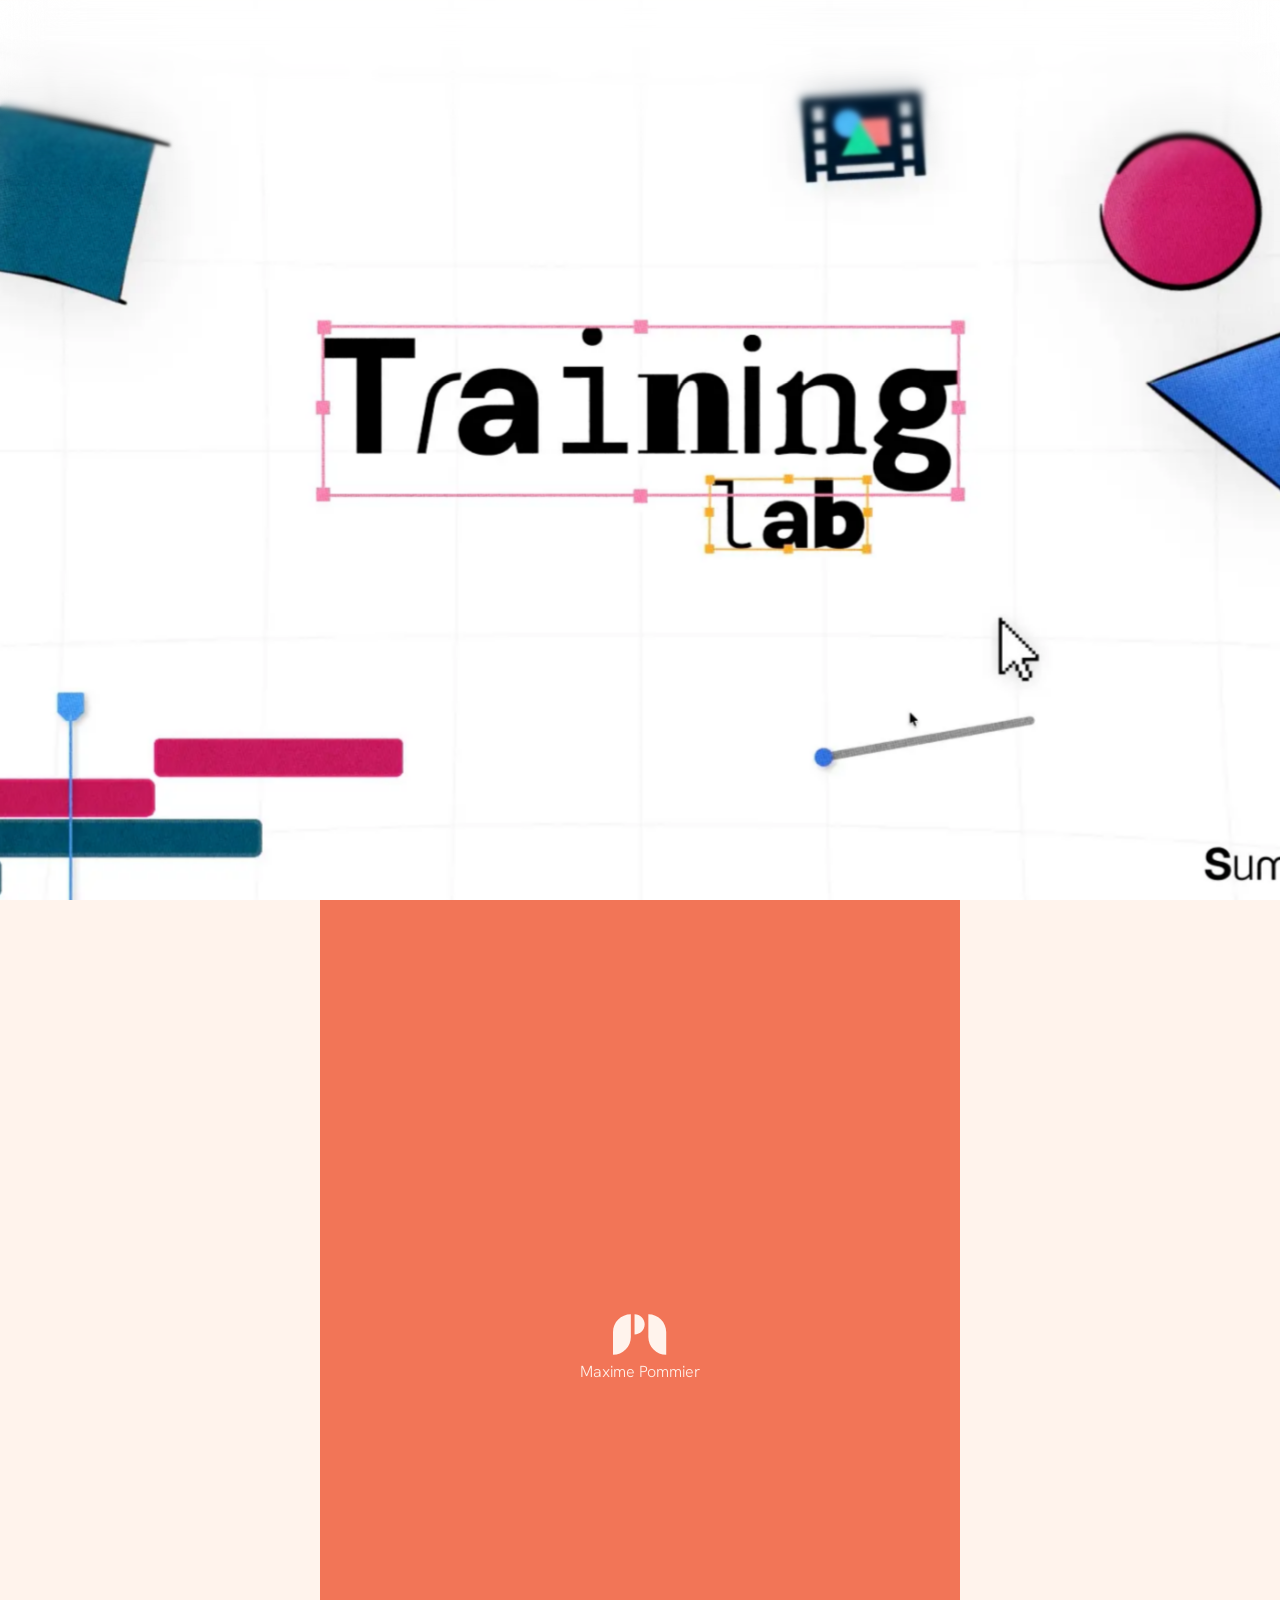
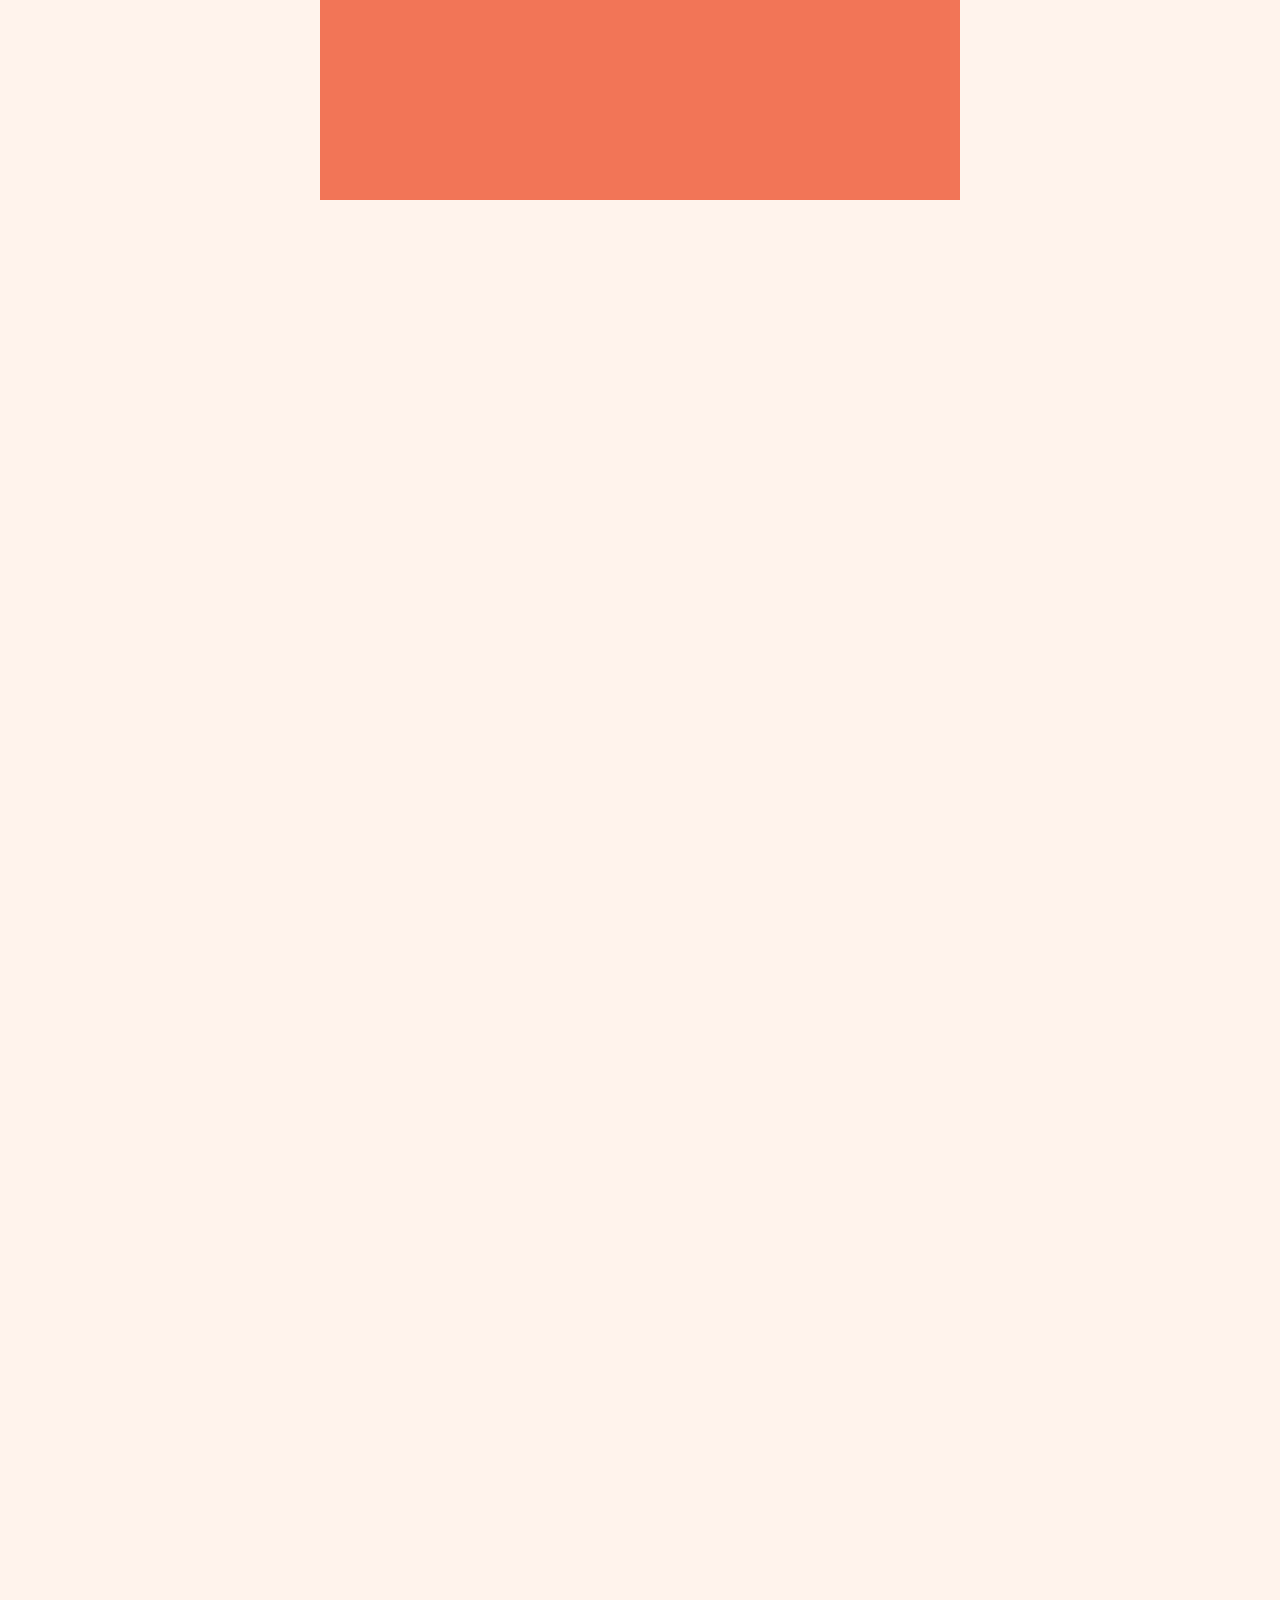
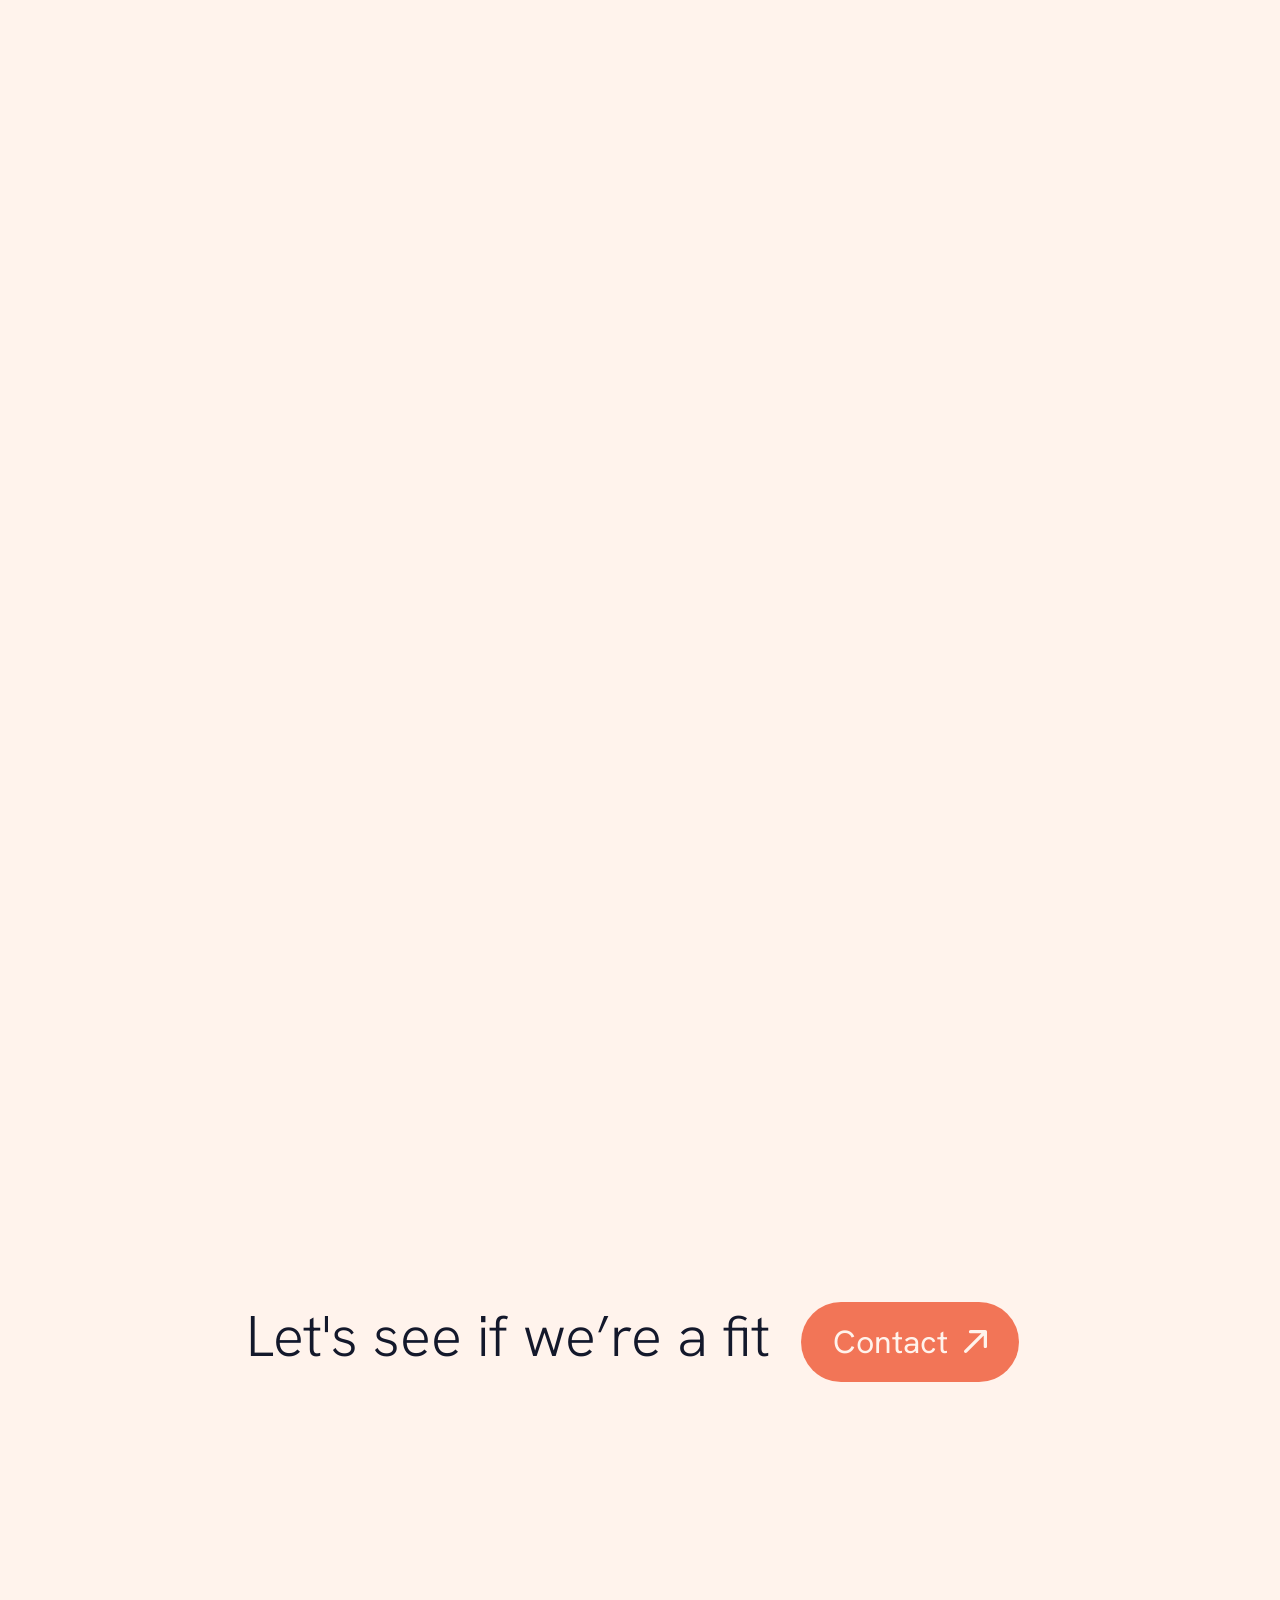
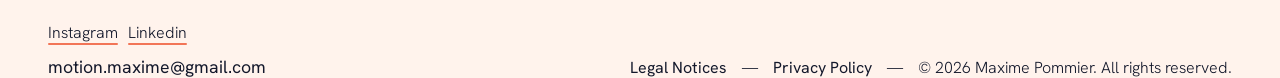
==== commit 9d607498: "Footer-fix" ====
--- a/index.html
+++ b/index.html
@@ -271,7 +271,7 @@
                     <span class=" copyright">
                         &copy; <span id="year"></span> Maxime Pommier. All rights reserved.
                     </span>
-                </div>;
+                </div>
     </footer>
     <section class="hero-reel-bg">
 			<video class="hero-reel-video" src="./project/me-in-motion/me-in-motion-main.mp4" muted loop playsinline preload="metadata"></video>
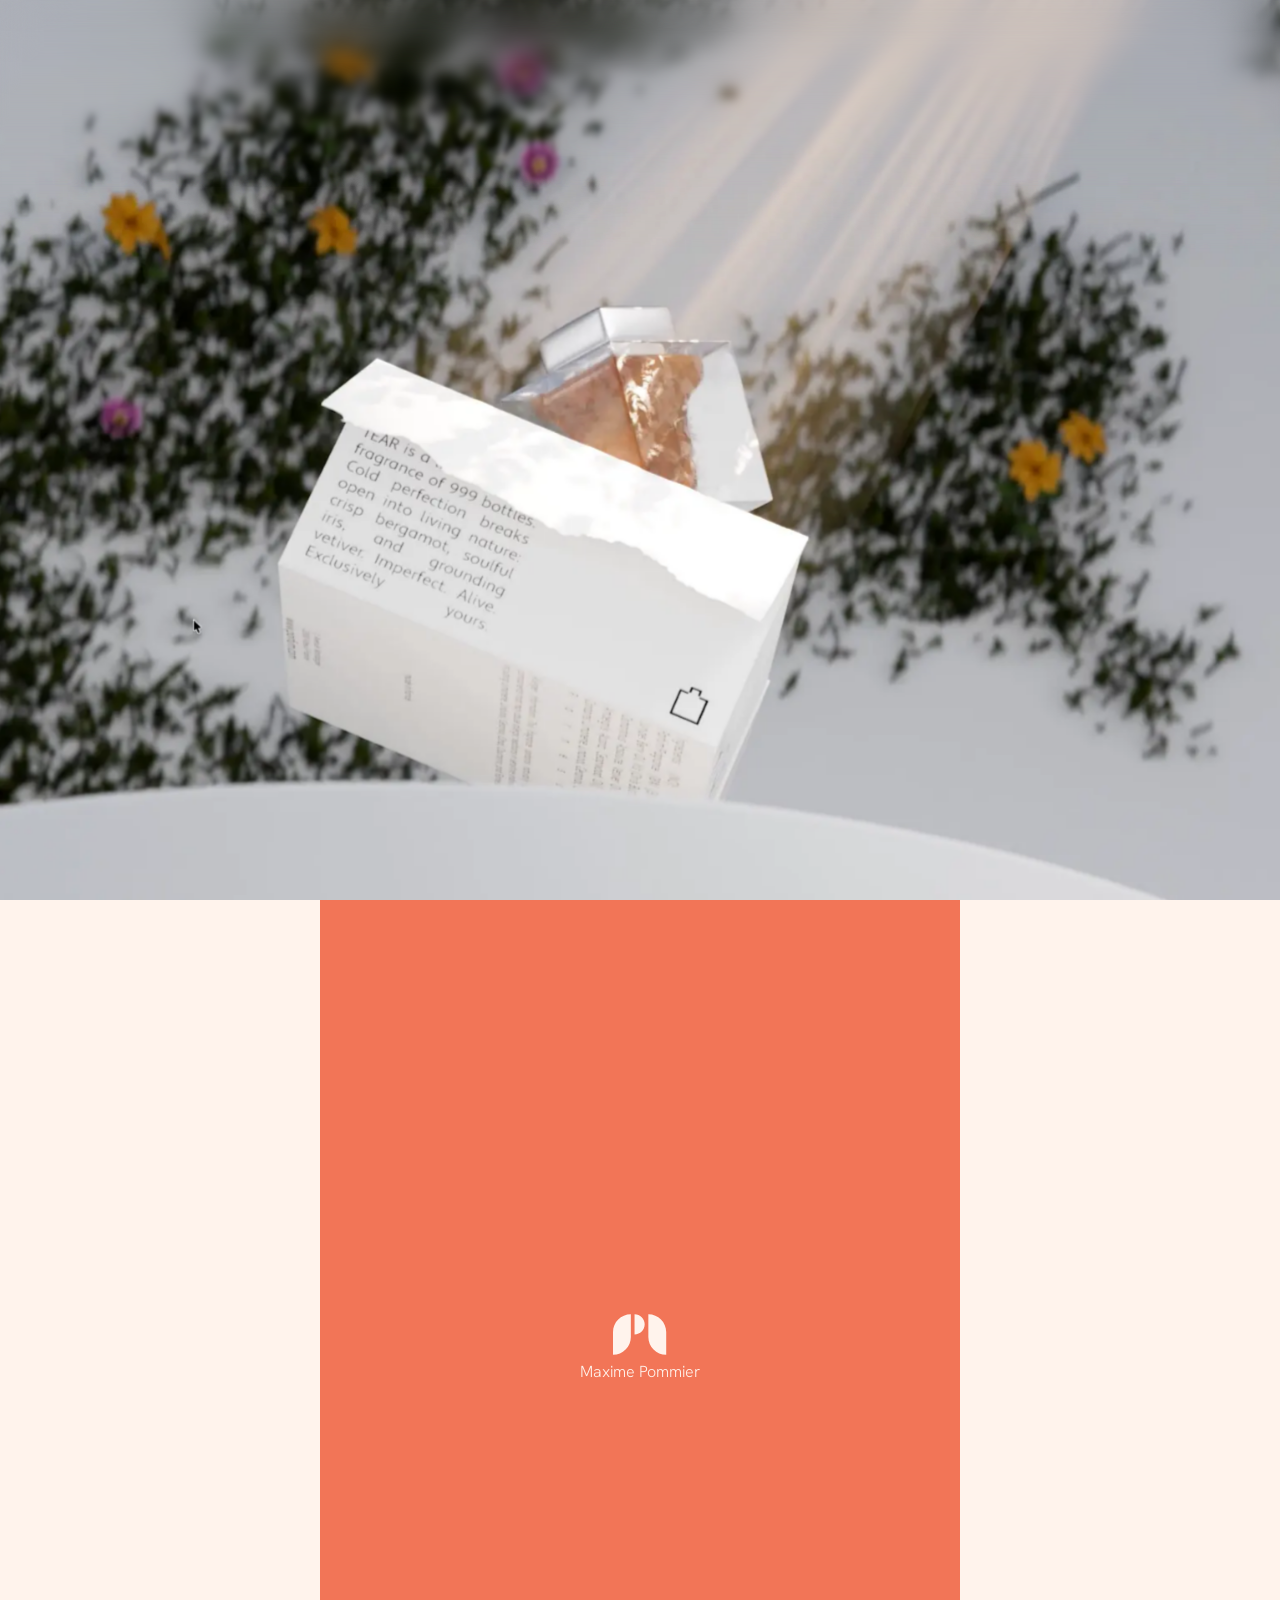
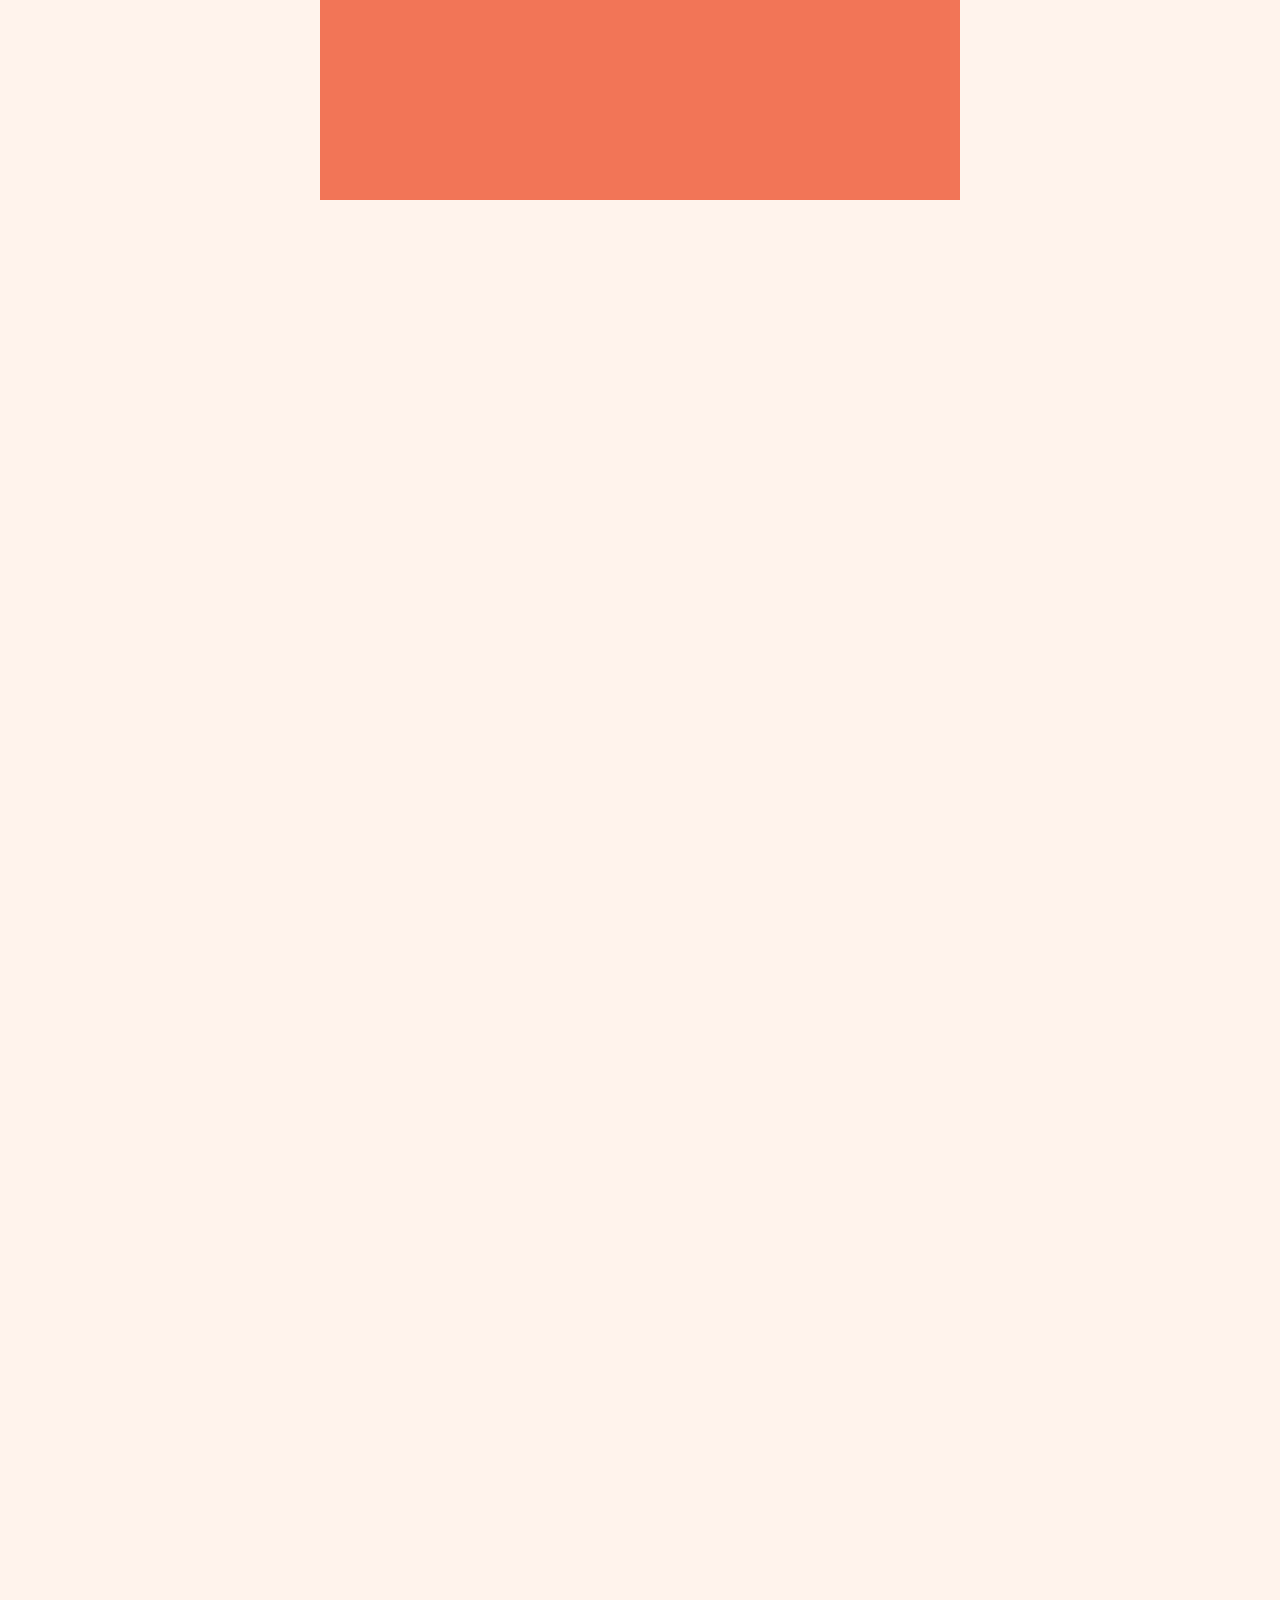
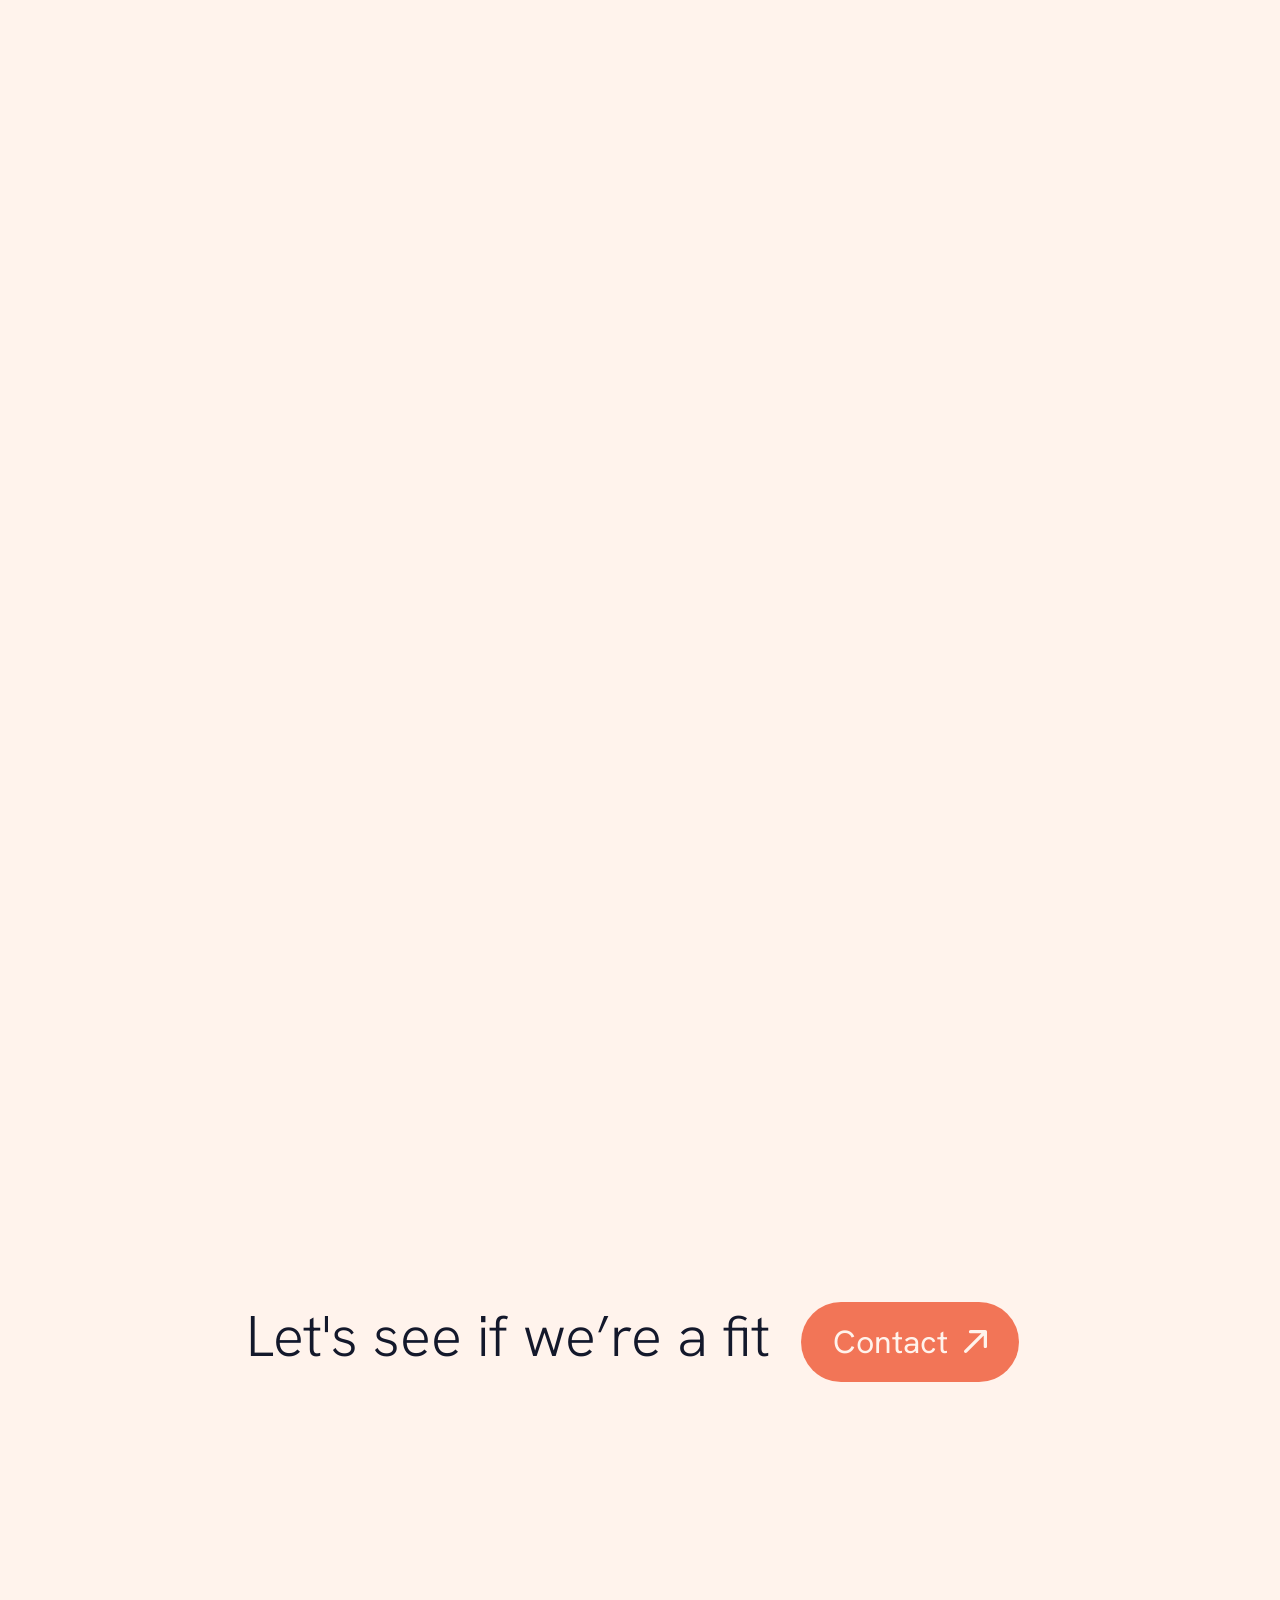
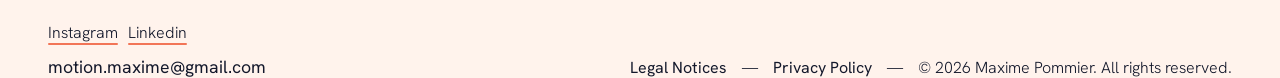
==== commit a62323f4: "Fix canonical URLs, sitemap and SEO metadata" ====
--- a/index.html
+++ b/index.html
@@ -13,44 +13,37 @@
     <meta name="robots" content="index, follow, max-image-preview:large, max-snippet:-1, max-video-preview:-1">
     
     <!-- URLs Canoniques (Pointent vers la racine du domaine pour l'accueil) -->
-    <link rel="canonical" href="https://maximepommier.fr/">
-    <link rel="alternate" hreflang="fr" href="https://maximepommier.fr/">
+    <link rel="canonical" href="https://www.maximepommier.fr/">
     
     <!-- OpenGraph (Pour le partage sur LinkedIn, Discord, etc.) -->
     <meta property="og:type" content="website">
-    <meta property="og:url" content="https://maximepommier.fr/">
+    <meta property="og:url" content="https://www.maximepommier.fr/">
     <meta property="og:title" content="Maxime Pommier - Motion Designer | SaaS Animation">
     <meta property="og:description" content="19-year-old motion designer specializing in SaaS. I create precise, high-end motion design that clarifies complex digital products.">
-    <meta property="og:image" content="https://maximepommier.fr/img/social-share.jpg">
-    <meta property="og:image:width" content="1200">
-    <meta property="og:image:height" content="630">
+    <meta property="og:image" content="https://www.maximepommier.fr/img/logo-bg.webp">
     
     <!-- Twitter Card -->
     <meta property="twitter:card" content="summary_large_image">
     <meta property="twitter:title" content="Maxime Pommier - Motion Designer | SaaS Animation">
     <meta property="twitter:description" content="19-year-old motion designer specializing in SaaS. I create precise, high-end motion design that clarifies complex digital products.">
-    <meta property="twitter:image" content="https://maximepommier.fr/img/social-share.jpg">
+    <meta property="twitter:image" content="https://www.maximepommier.fr/img/logo-bg.webp">
     
     <!-- JSON-LD Schema (Avec le bon domaine .fr) -->
     <script type="application/ld+json">
-    {
-      "@context": "https://schema.org",
-      "@type": "Person",
-      "name": "Maxime Pommier",
-      "url": "https://maximepommier.fr",
-      "image": "https://maximepommier.fr/img/logo-bg.webp",
-      "jobTitle": "Motion Designer",
-      "description": "19-year-old motion designer specializing in SaaS animation and motion graphics",
-      "sameAs": [
-        "https://www.instagram.com/pmr_maxime",
-        "https://www.linkedin.com/in/motion-maxime"
-      ],
-      "contact": {
-        "@type": "ContactPoint",
-        "email": "motion.maxime@gmail.com",
-        "contactType": "Customer Support"
-      }
-    }
+{
+  "@context": "https://schema.org",
+  "@type": "Person",
+  "name": "Maxime Pommier",
+  "url": "https://www.maximepommier.fr",
+  "image": "https://www.maximepommier.fr/img/logo-bg.webp",
+  "jobTitle": "Motion Designer",
+  "description": "19-year-old motion designer specializing in SaaS animation and motion graphics",
+  "sameAs": [
+    "https://www.instagram.com/pmr_maxime",
+    "https://www.linkedin.com/in/motion-maxime"
+  ],
+  "email": "motion.maxime@gmail.com"
+}
     </script>
 
     <!-- Preconnects pour la rapidité -->
--- a/css/style.css
+++ b/css/style.css
@@ -171,6 +171,7 @@
    .white{
     color: var(--white);
    }
+
 /* Page Transition */
 .page-transition {
   display: flex;
@@ -223,6 +224,9 @@
 @media (max-width: 768px) {
   .blur-container { 
     height: 150px;
+  }
+  .white{
+    color: var(--dark);
   }
 }
 
@@ -669,6 +673,17 @@
     opacity: 0;
     filter: blur(10px);
     transform: translateY(10px);
+}
+.intro-name, 
+.intro-job {
+    width: 100%;
+    text-align: center;
+    margin-left: auto;
+    margin-right: auto;
+    
+    /* Si tes éléments sont en position absolue, ajoute aussi ceci : */
+    left: 0;
+    right: 0;
 }
 .intro-about{
   width: 100%;
@@ -1097,6 +1112,8 @@
 @media (max-width: 768px) {
   .work-header { margin-bottom: -5rem; }
   .video-overlay { margin-top: 0.5rem; margin-left: 0.5rem; }
+  .video4{ box-shadow: none;}
+  .work-btn{display: none;}
 }
 
 /* ============================================================
--- a/css/style.css
+++ b/css/style.css
@@ -171,6 +171,7 @@
    .white{
     color: var(--white);
    }
+
 /* Page Transition */
 .page-transition {
   display: flex;
@@ -223,6 +224,9 @@
 @media (max-width: 768px) {
   .blur-container { 
     height: 150px;
+  }
+  .white{
+    color: var(--dark);
   }
 }
 
@@ -669,6 +673,17 @@
     opacity: 0;
     filter: blur(10px);
     transform: translateY(10px);
+}
+.intro-name, 
+.intro-job {
+    width: 100%;
+    text-align: center;
+    margin-left: auto;
+    margin-right: auto;
+    
+    /* Si tes éléments sont en position absolue, ajoute aussi ceci : */
+    left: 0;
+    right: 0;
 }
 .intro-about{
   width: 100%;
@@ -1097,6 +1112,8 @@
 @media (max-width: 768px) {
   .work-header { margin-bottom: -5rem; }
   .video-overlay { margin-top: 0.5rem; margin-left: 0.5rem; }
+  .video4{ box-shadow: none;}
+  .work-btn{display: none;}
 }
 
 /* ============================================================
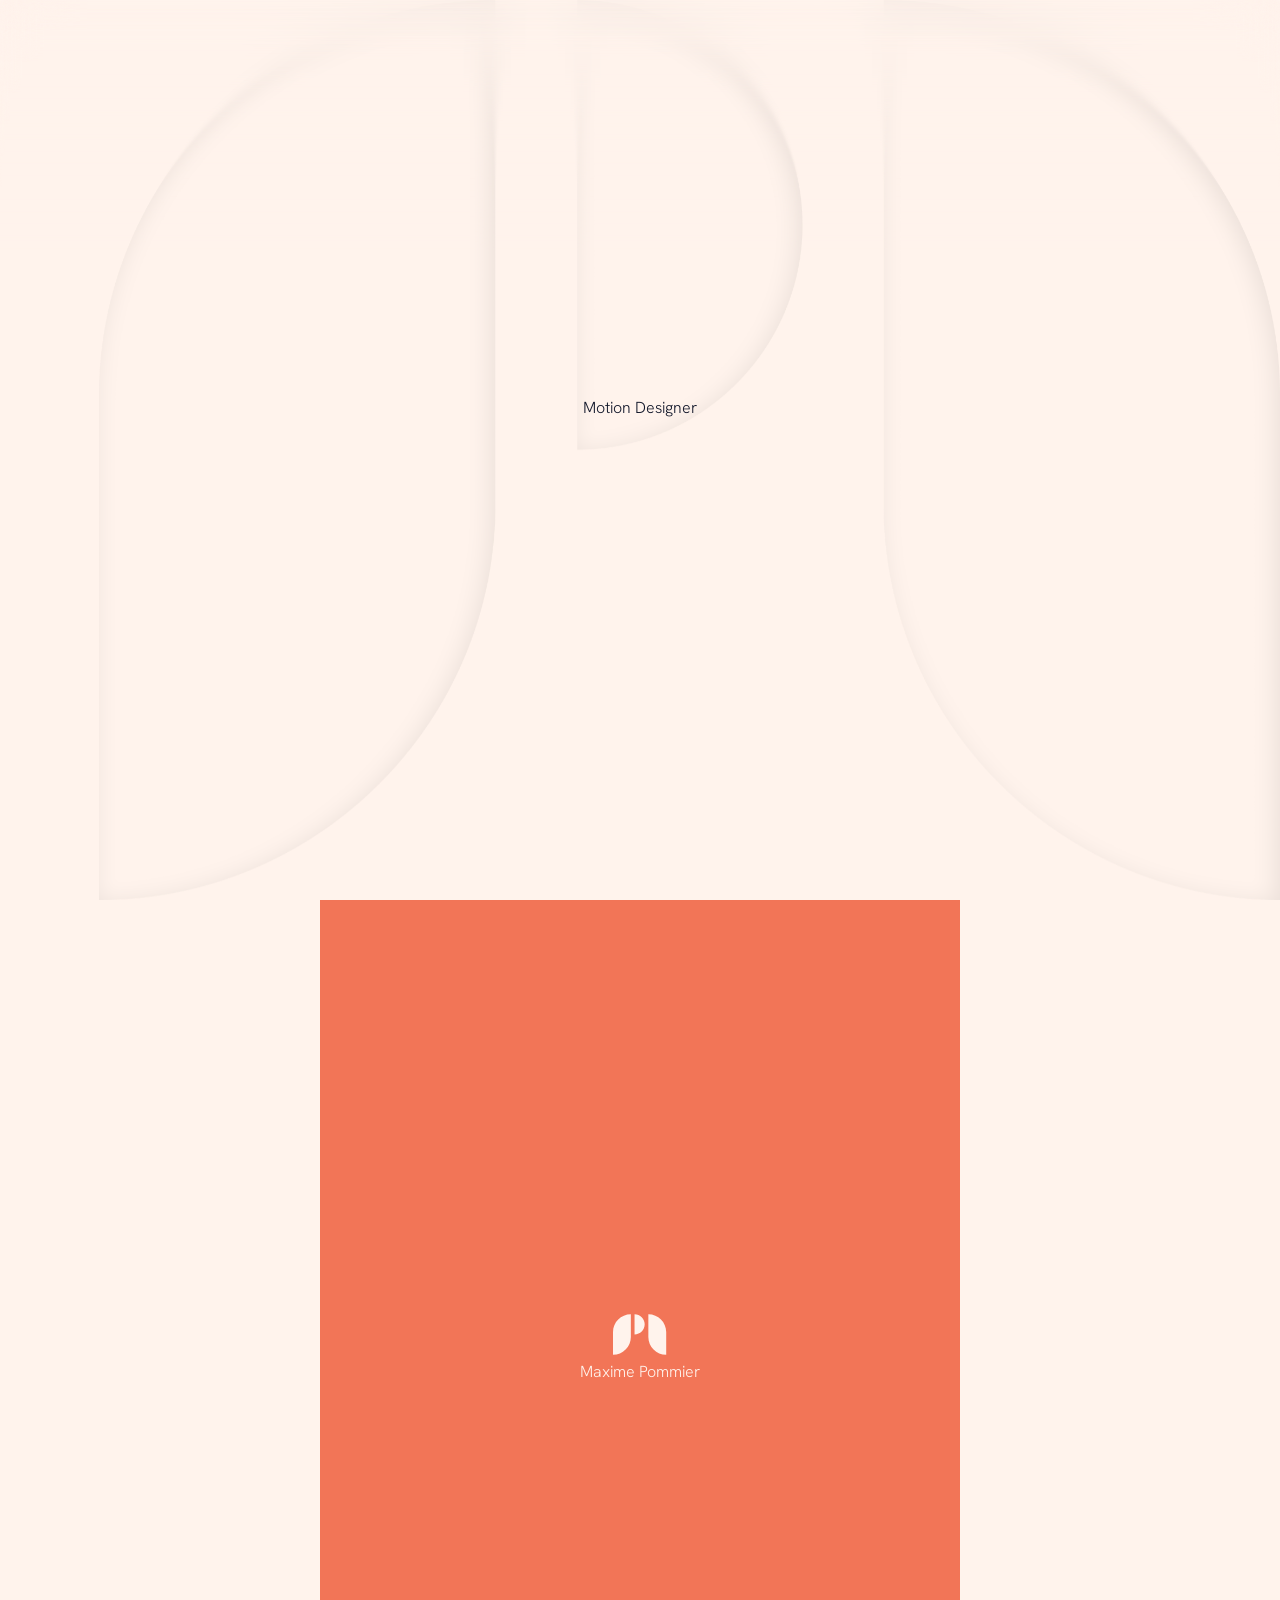
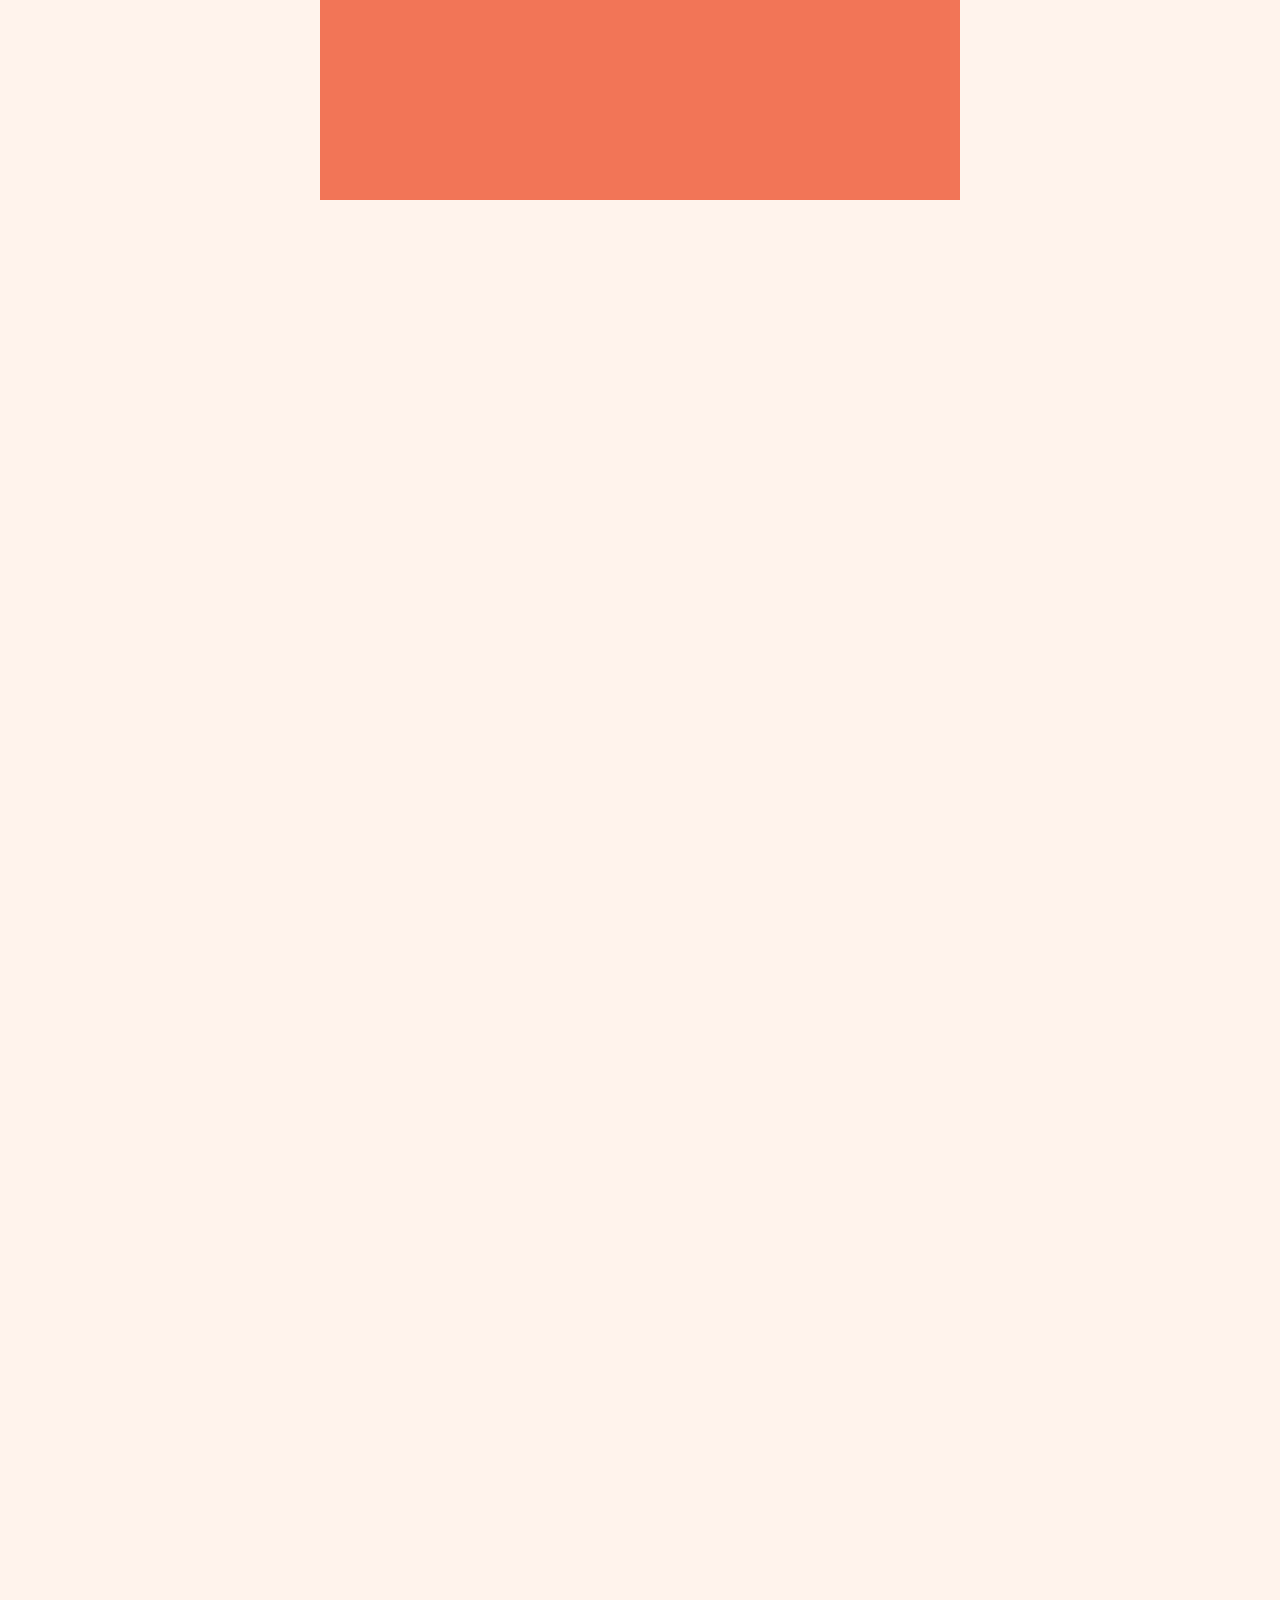
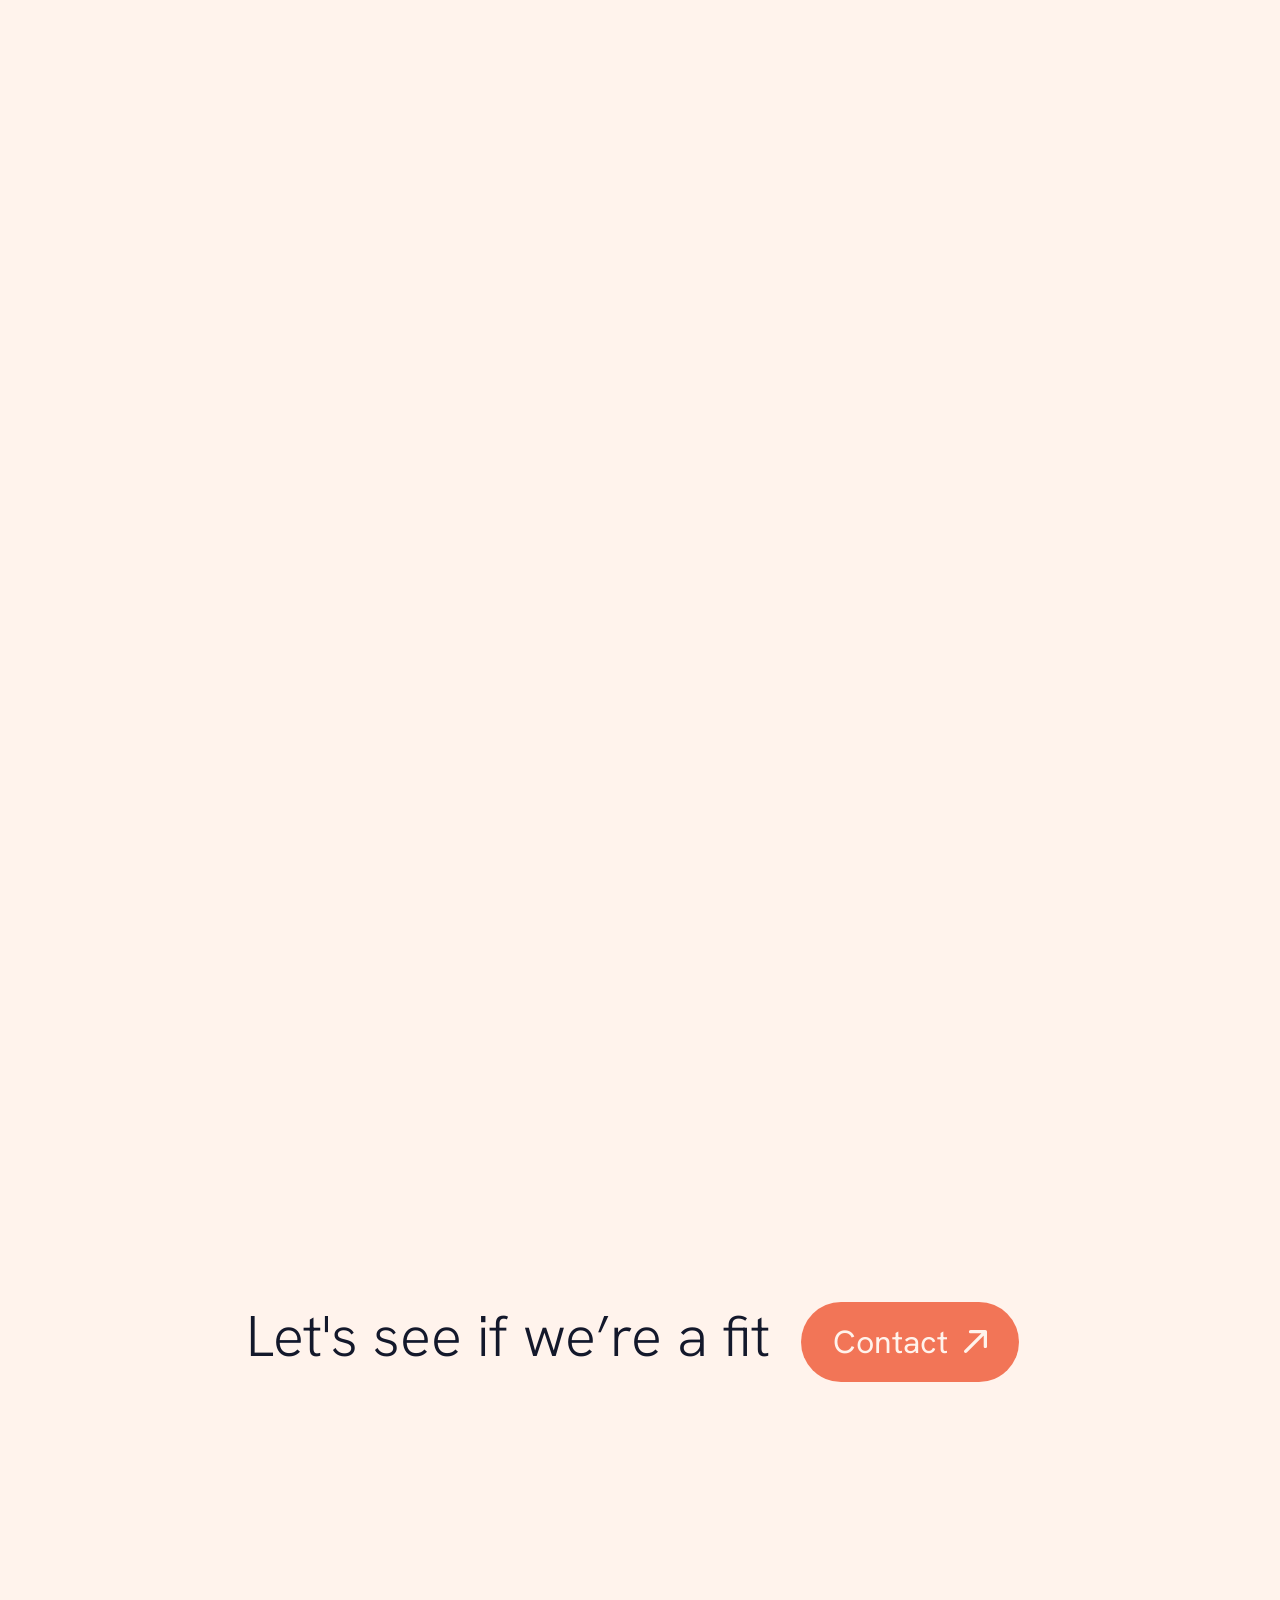
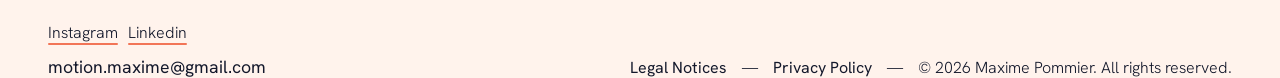
==== commit 1beb074d: "Reduce script and font loading without changing portfolio content" ====
--- a/index.html
+++ b/index.html
@@ -54,7 +54,7 @@
     
     <!-- Preloads (Critical CSS, Fonts, Hero Image) -->
     <link rel="preload" href="./css/style.css" as="style">
-    <link rel="preload" href="./fonts/HankenGrotesk-VariableFont_wght.ttf" as="font" type="font/ttf" crossorigin>
+    <link rel="preload" href="./fonts/HankenGrotesk-VariableFont_wght.8086ecb5807b.woff2" as="font" type="font/woff2" crossorigin>
     <link rel="preload" href="./img/logo-bg.webp" as="image" fetchpriority="high">
     
     <!-- Stylesheets -->
@@ -334,8 +334,6 @@
     <script src="https://cdnjs.cloudflare.com/ajax/libs/gsap/3.12.5/gsap.min.js" defer></script>
     <script src="https://cdnjs.cloudflare.com/ajax/libs/gsap/3.12.5/ScrollTrigger.min.js" defer></script>
     <script src="https://cdnjs.cloudflare.com/ajax/libs/bodymovin/5.12.2/lottie.min.js" defer></script>
-    <script src="https://ajax.googleapis.com/ajax/libs/jquery/3.7.1/jquery.min.js" defer></script>
-    <script src="https://unpkg.com/split-type" defer></script>
     <script defer src="/_vercel/insights/script.js"></script>
     <script src="./js/config.js" defer></script>
     <script src="./js/script.js" defer></script>
--- a/css/style.css
+++ b/css/style.css
@@ -96,7 +96,7 @@
    ============================================================ */
 @font-face {
   font-family: 'hanken';
-  src: url('../fonts/HankenGrotesk-VariableFont_wght.ttf');
+  src: url('../fonts/HankenGrotesk-VariableFont_wght.8086ecb5807b.woff2');
   font-weight: 100 900;
   font-style: normal;
   font-display: swap;
@@ -104,7 +104,7 @@
 
 @font-face {
   font-family: 'hanken-italic';
-  src: url('../fonts/HankenGrotesk-Italic-VariableFont_wght.ttf');
+  src: url('../fonts/HankenGrotesk-Italic-VariableFont_wght.746530163903.woff2');
   font-weight: 100 900;
   font-style: normal;
   font-display: swap;
--- a/css/style.css
+++ b/css/style.css
@@ -96,7 +96,7 @@
    ============================================================ */
 @font-face {
   font-family: 'hanken';
-  src: url('../fonts/HankenGrotesk-VariableFont_wght.ttf');
+  src: url('../fonts/HankenGrotesk-VariableFont_wght.8086ecb5807b.woff2');
   font-weight: 100 900;
   font-style: normal;
   font-display: swap;
@@ -104,7 +104,7 @@
 
 @font-face {
   font-family: 'hanken-italic';
-  src: url('../fonts/HankenGrotesk-Italic-VariableFont_wght.ttf');
+  src: url('../fonts/HankenGrotesk-Italic-VariableFont_wght.746530163903.woff2');
   font-weight: 100 900;
   font-style: normal;
   font-display: swap;
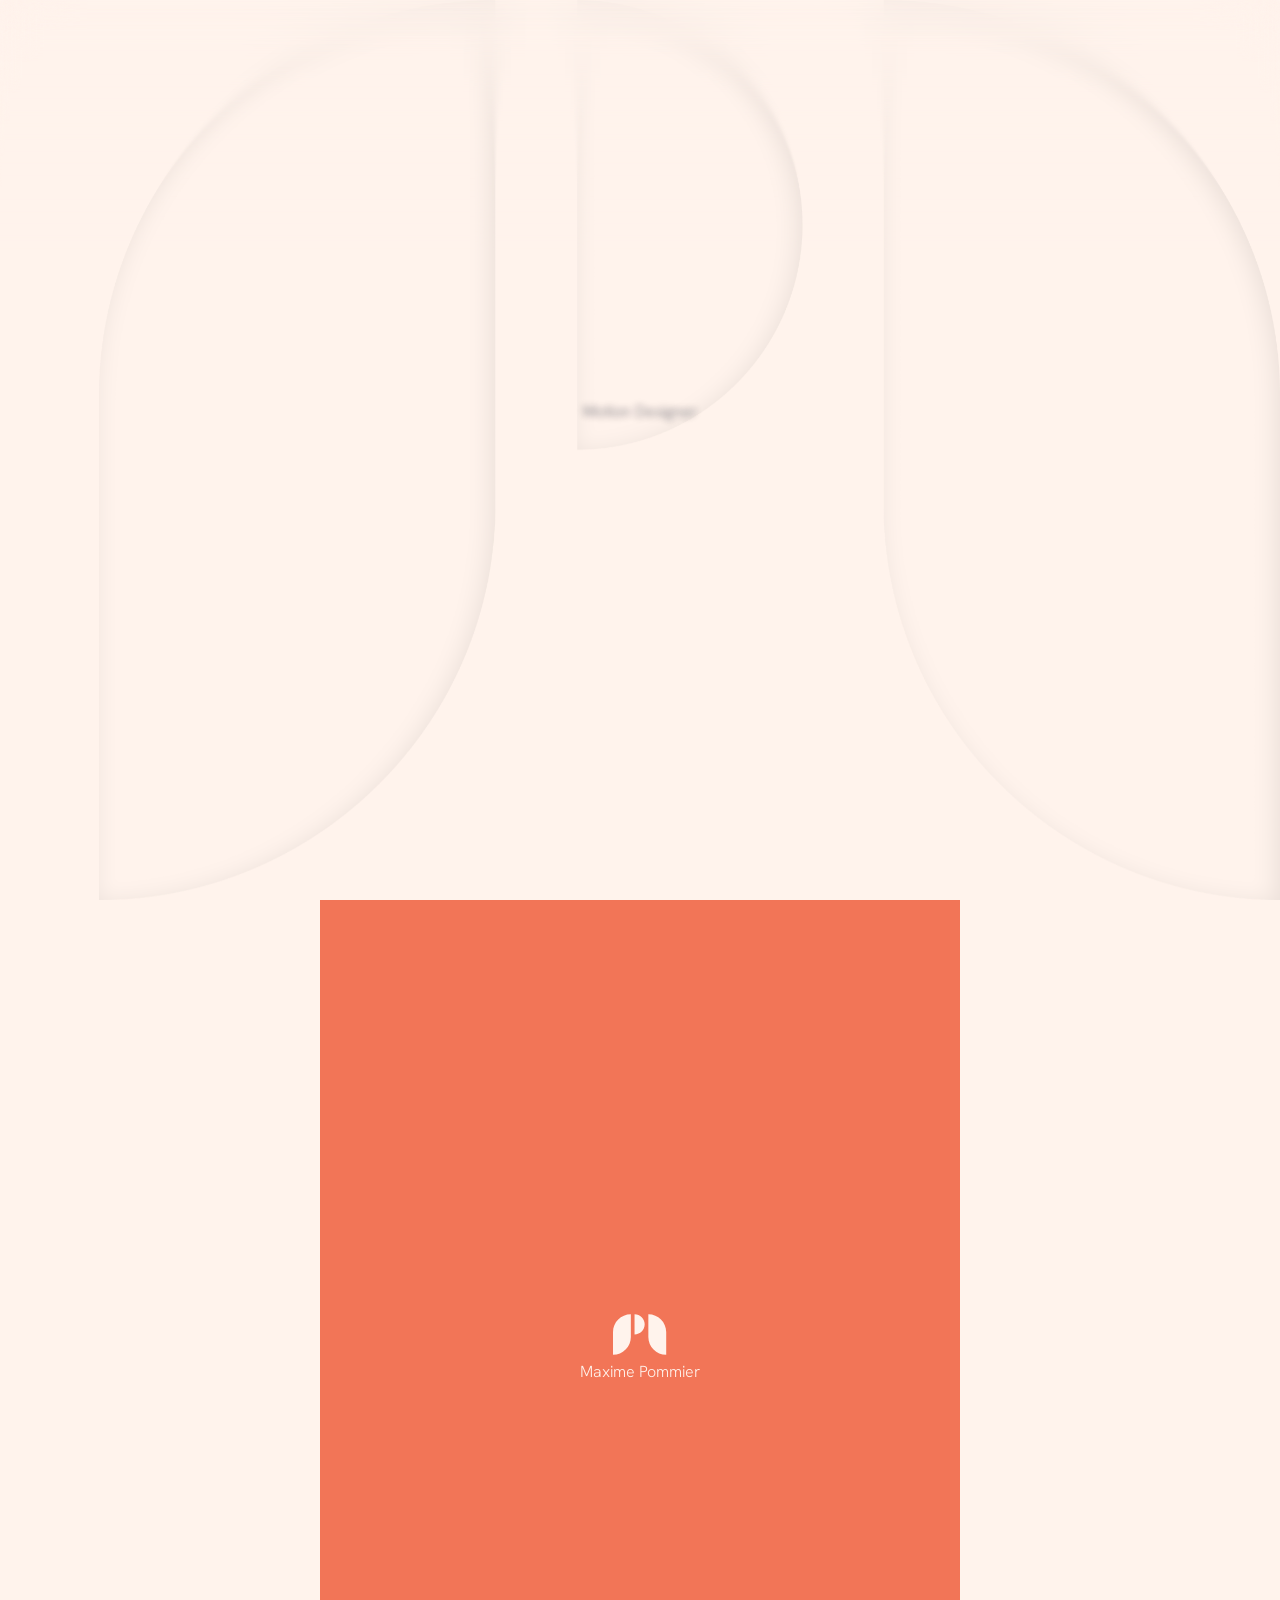
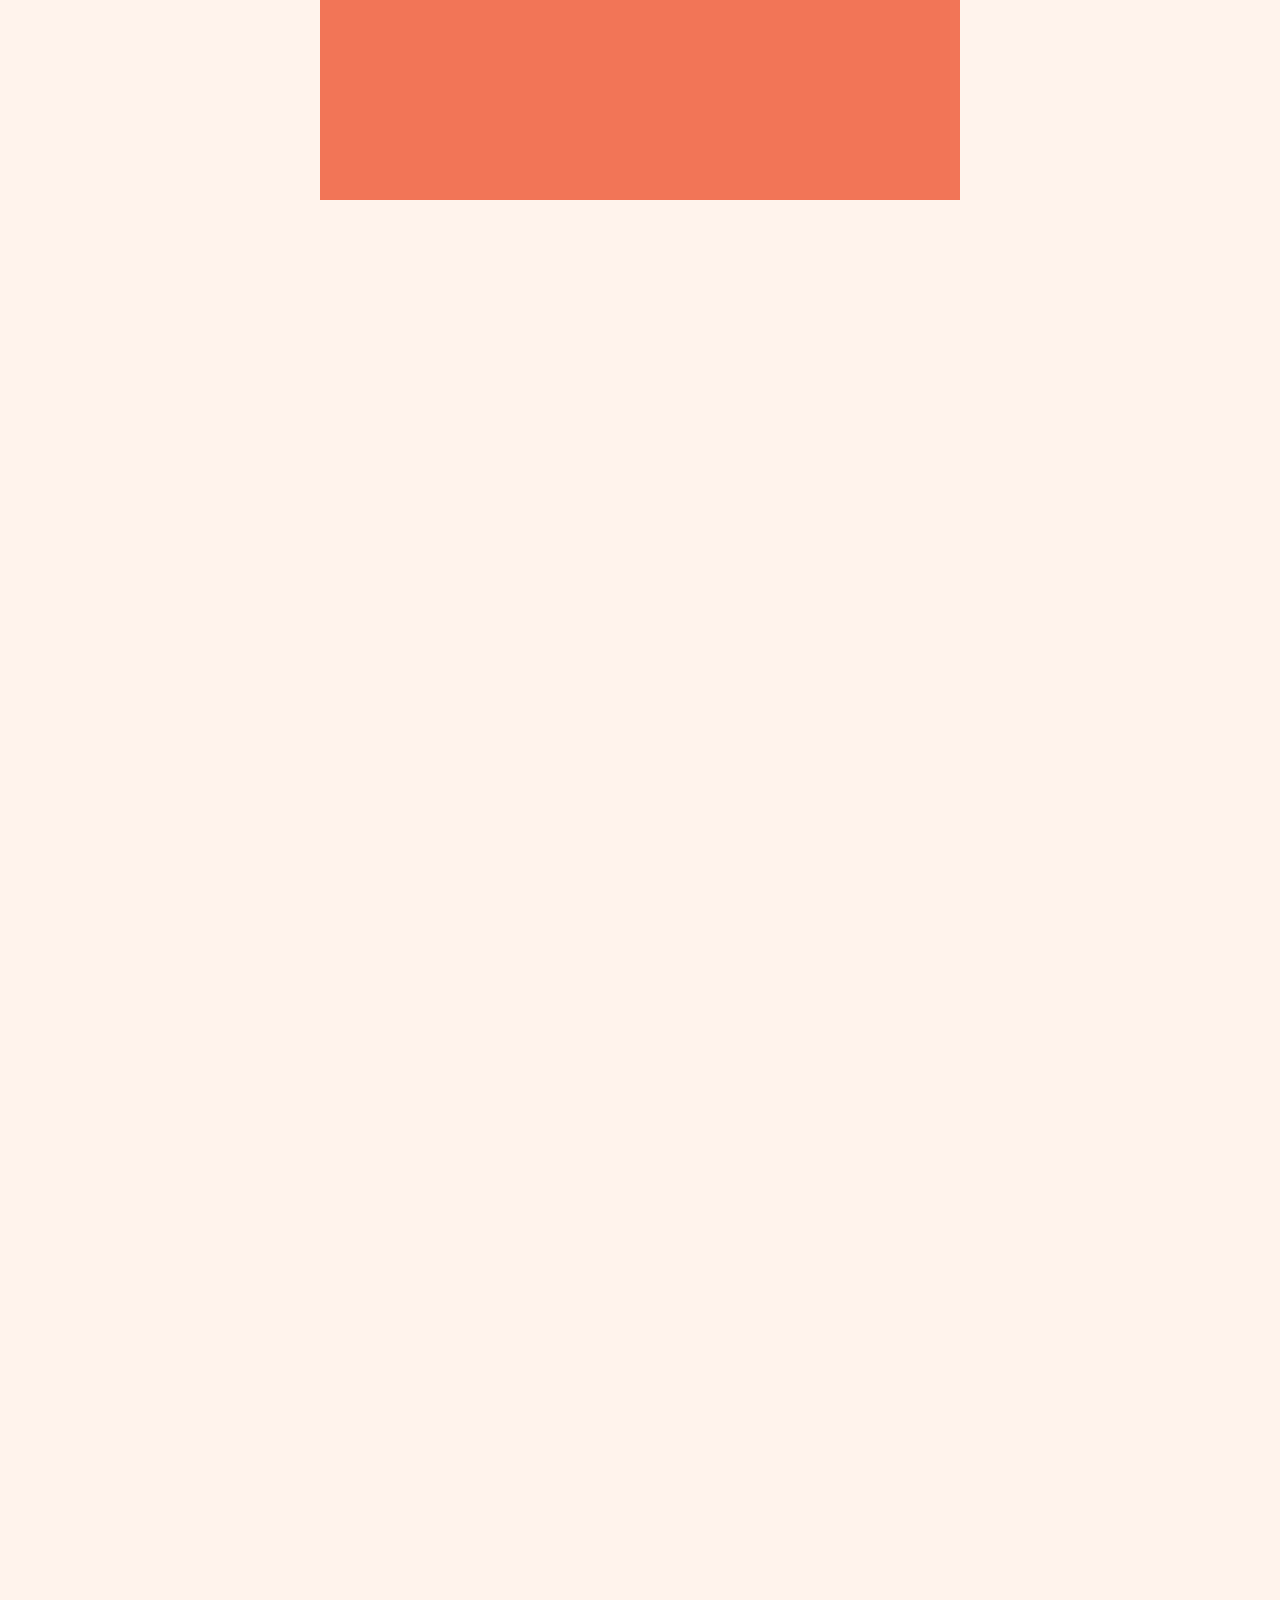
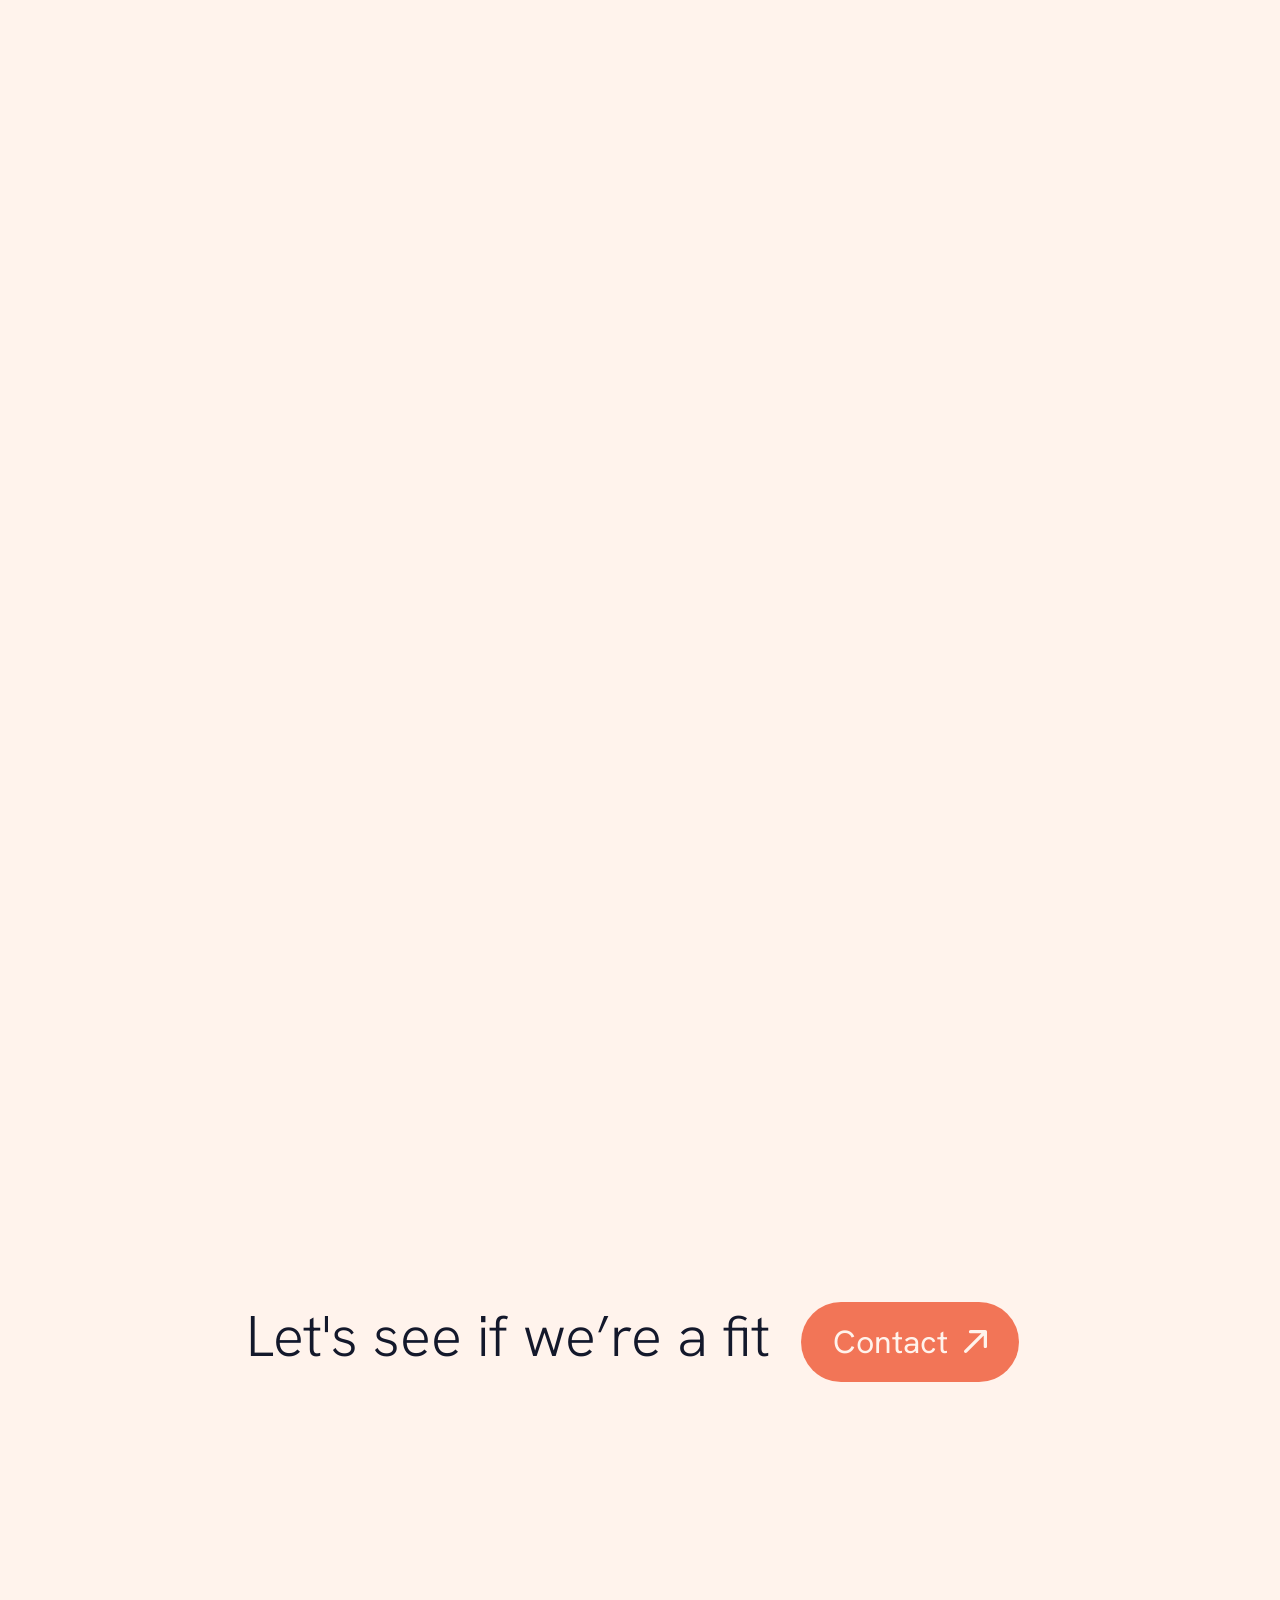
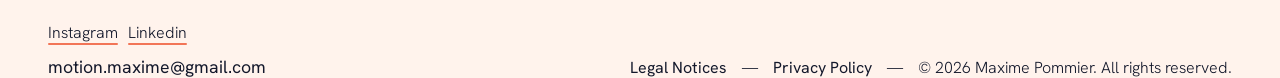
==== commit e54861b5: "Ramp" ====
--- a/index.html
+++ b/index.html
@@ -175,14 +175,14 @@
                                 <a class="indicator-click" data-video="./project/skool/skool-vignette.mp4" data-poster="./project/skool/vignette-skool.webp" href="#vid1" aria-label="Go to project 1">
                                     <div class="indicator active" onclick="scrollToVideo(0)" ></div>
                                 </a>
-                                <a class="indicator-click" data-video="./project/ledger/ledger-vignette.mp4" data-poster="./project/ledger/thumbnail.webp" href="#vid2" aria-label="Go to project 2">
-                                    <div class="indicator" onclick="scrollToVideo(1)" ></div>
+                                <a class="indicator-click" data-video="./project/ramp-token-management/ramp-vignette.mp4" data-poster="./project/ramp-token-management/AI-is-great.webp" href="#vid2" aria-label="Go to project 2">
+                                    <div class="indicator" onclick="scrollToVideo(1)"></div>
                                 </a>
-                                <a class="indicator-click" data-video="./project/r&d/R&D-vignette.mp4" data-poster="./project/r&d/thumbnail.webp" href="#vid3" aria-label="Go to project 3">
+                                <a class="indicator-click" data-video="./project/ledger/ledger-vignette.mp4" data-poster="./project/ledger/thumbnail.webp" href="#vid3" aria-label="Go to project 3">
+                                    <div class="indicator" onclick="scrollToVideo(2)" ></div>
+                                </a>
+                                <a class="indicator-click" data-video="./project/r&d/R&D-vignette.mp4" data-poster="./project/r&d/thumbnail.webp" href="#vid4" aria-label="Go to project 4">
                                     <div class="indicator" onclick="scrollToVideo(3)"></div>
-                                </a>
-                                <a class="indicator-click" data-video="./project/parfum/parfum-vignette.mp4" data-poster="./project/parfum/vignette-parfum.webp" href="#vid4" aria-label="Go to project 4">
-                                    <div class="indicator" onclick="scrollToVideo(2)"></div>
                                 </a>
                             </div>
                             <a href="./work.html" class="work-btn">work</a>
@@ -201,6 +201,16 @@
                     </a>
                 </article>
                 <article class="video2-3" id="vid2">
+                    <a href="./ramp.html" aria-label="View Ramp case study">
+                        <div class="video-item">
+                            <video src="./project/ramp-token-management/Ramp-main.mp4" muted loop playsinline poster="./project/ramp-token-management/AI-is-great.webp" preload="metadata" title="Ramp intro video" loading="lazy"></video>
+                        </div>
+                        <div class="video-overlay">
+                            <h3><span class="work-txt reveal-text">Ramp</span><br><span class="work-txt2 reveal-text">2026</span></h3>
+                        </div>
+                    </a>
+                </article>
+                <article class="video2-3" id="vid3">
                     <a href="./ledger.html" aria-label="View Ledger case study">
                         <div class="video-item">
                             <video src="./project/Ledger/Ledger-nano-x.mp4" muted loop playsinline poster="./project/Ledger/thumbnail.webp" preload="metadata" title="Ledger demo video" loading="lazy"></video>
@@ -210,24 +220,14 @@
                         </div>
                     </a>
                 </article>
-                 <article class="video2-3" id="vid3">
-                    <a href="./r-d.html" aria-label="View Ledger case study">
+                
+                <article class="video4 zoom-out" id="vid4">
+                     <a href="./r-d.html" aria-label="View R-d case study">
                         <div class="video-item">
                             <video src="./project/r&d/R&D-main.mp4" muted loop playsinline poster="./project/r&d/thumbnail.webp" preload="metadata" title="R&D intro video" loading="lazy"></video>
                         </div>
                         <div class="video-overlay">
                             <h3><span class="work-txt reveal-text">R&D</span><br><span class="work-txt2 reveal-text">2026</span></h3>
-                        </div>
-                    </a>
-                </article>
-
-                <article class="video4 zoom-out" id="vid4">
-                     <a href="parfum.html" aria-label="View Parfum case study">
-                        <div class="video-item ">
-                            <video src="./project/parfum/parfum-main.mp4" muted loop playsinline poster="./project/parfum/thumbnail.webp" preload="metadata" title="Parfum product video" loading="lazy"></video>
-                        </div>
-                        <div class="video-overlay">
-                            <h3><span class="work-txt reveal-text">Parfum Tear the norm</span><br><span class="work-txt2 reveal-text">Concept project - 2025</span></h3>
                         </div>
                     </a>
                 </article>
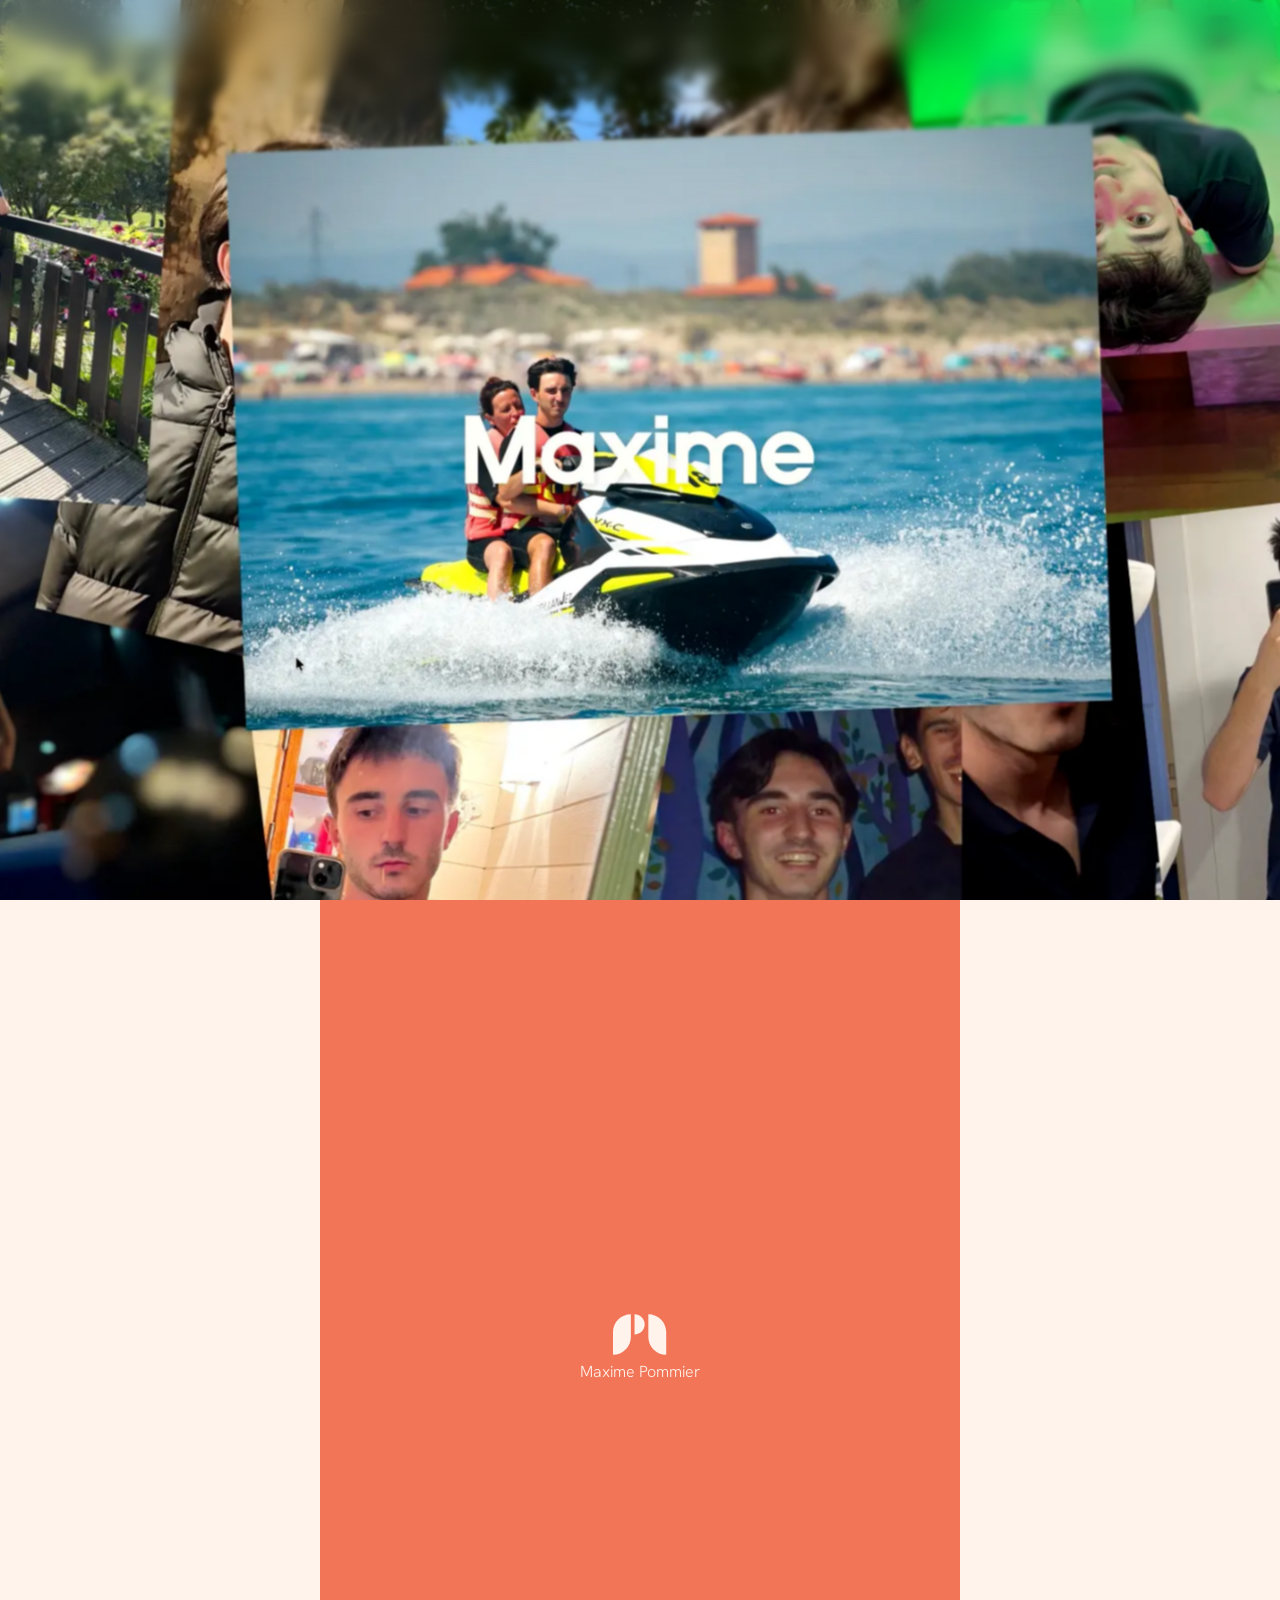
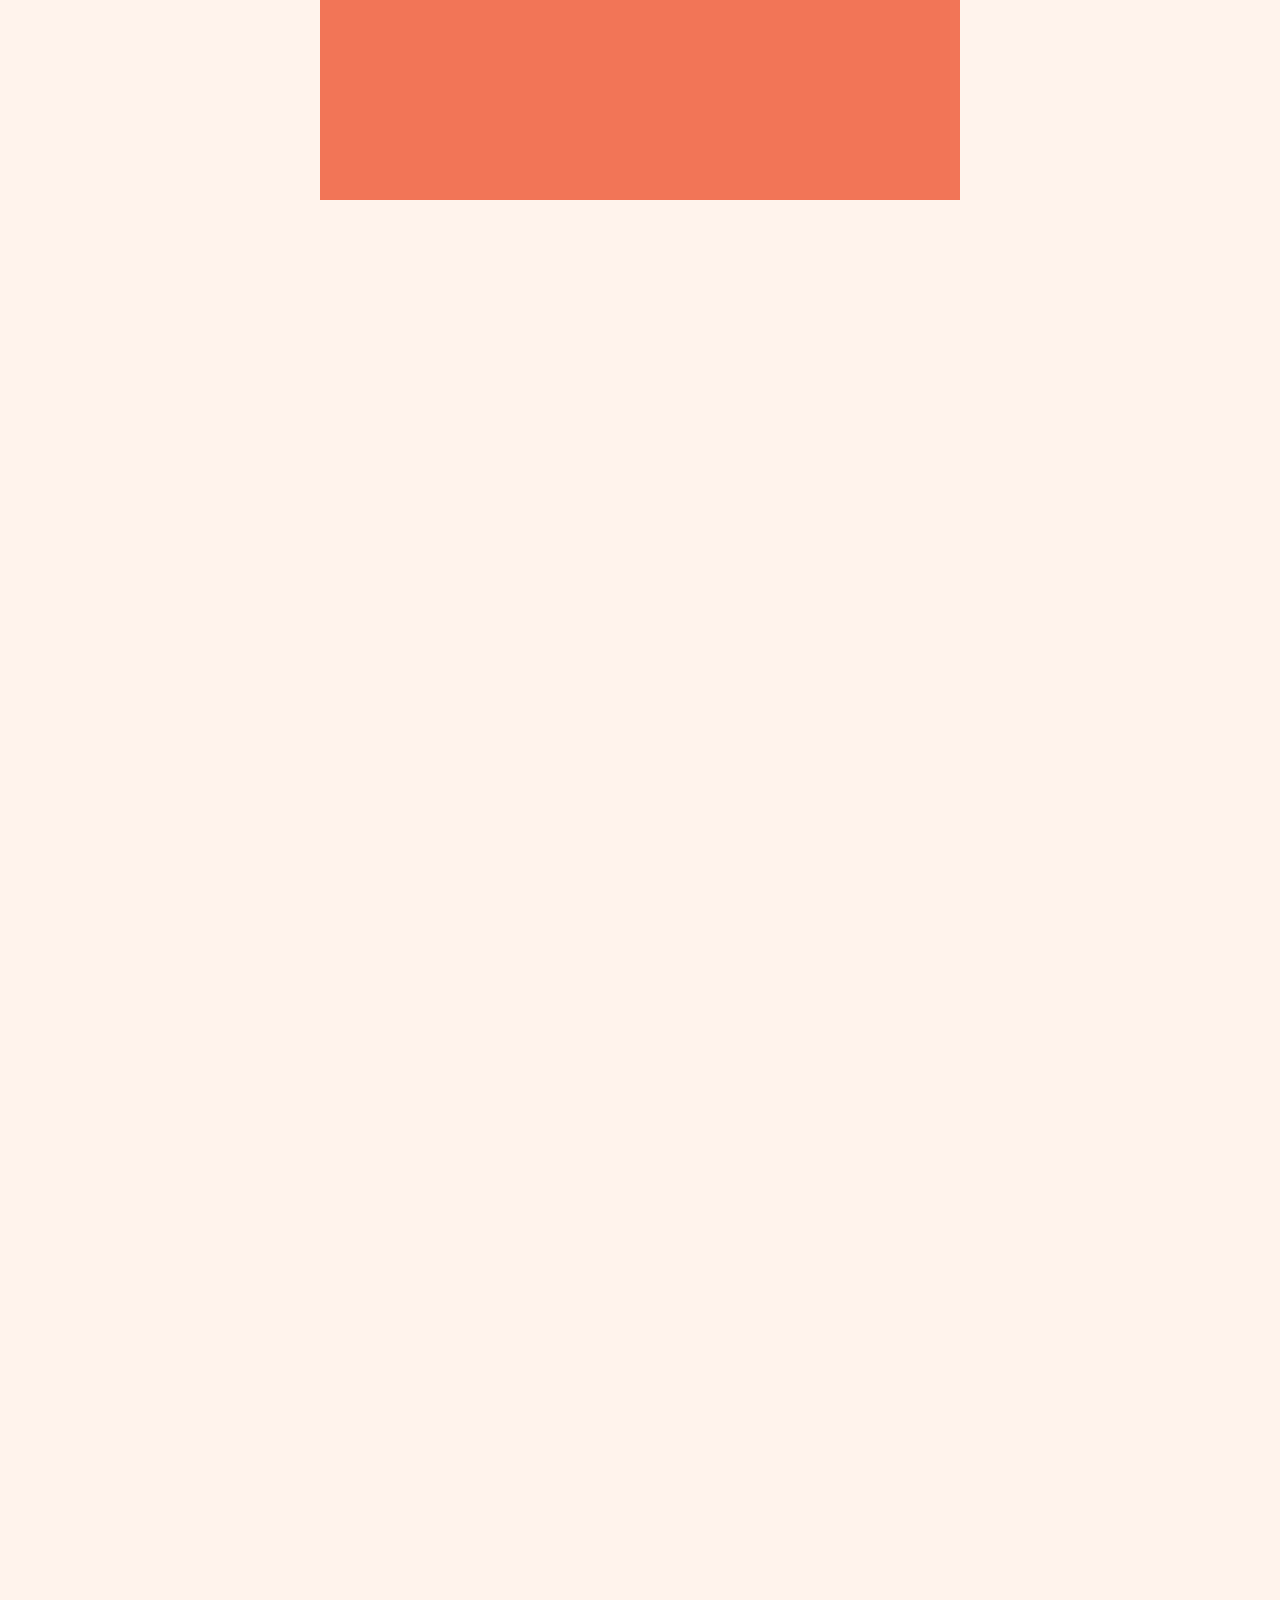
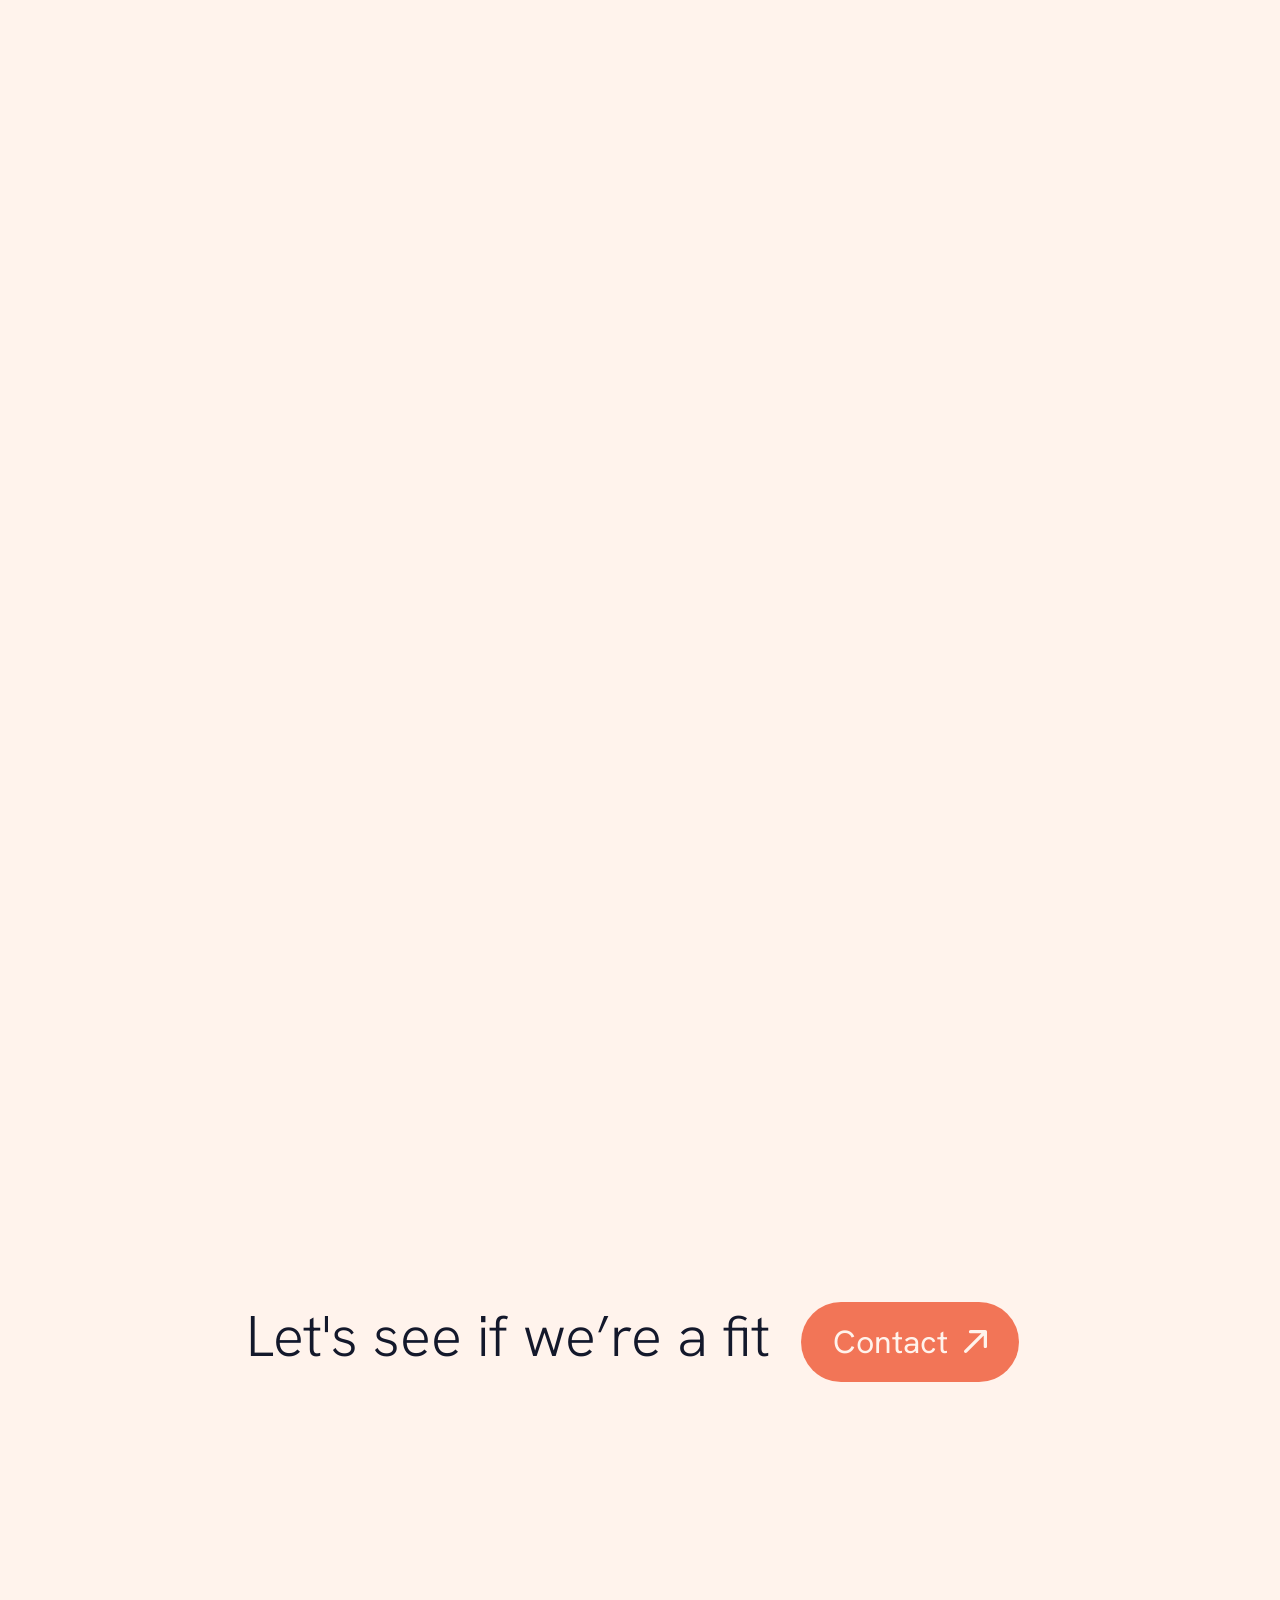
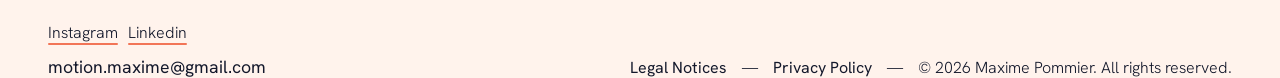
==== commit 06bfab31: "ramp text fix" ====
--- a/index.html
+++ b/index.html
@@ -7,7 +7,7 @@
     
     <!-- Title & Meta SEO -->
     <title>Maxime Pommier - Motion Designer | SaaS Animation & Motion Design</title>
-    <meta name="description" content="Maxime Pommier, 19-year-old motion designer specializing in SaaS. I create precise, high-end motion design that clarifies complex digital products.">
+    <meta name="description" content="SaaS & AI Motion Designer |  I help B2B SaaS & AI startups turn complex products into clear, high-converting explainer videos.">
     <meta name="keywords" content="motion designer, SaaS animation, motion graphics, design, animation portfolio">
     <meta name="author" content="Maxime Pommier">
     <meta name="robots" content="index, follow, max-image-preview:large, max-snippet:-1, max-video-preview:-1">
@@ -19,13 +19,13 @@
     <meta property="og:type" content="website">
     <meta property="og:url" content="https://www.maximepommier.fr/">
     <meta property="og:title" content="Maxime Pommier - Motion Designer | SaaS Animation">
-    <meta property="og:description" content="19-year-old motion designer specializing in SaaS. I create precise, high-end motion design that clarifies complex digital products.">
+    <meta property="og:description" content="SaaS & AI Motion Designer |  I help B2B SaaS & AI startups turn complex products into clear, high-converting explainer videos.">
     <meta property="og:image" content="https://www.maximepommier.fr/img/logo-bg.webp">
     
     <!-- Twitter Card -->
     <meta property="twitter:card" content="summary_large_image">
     <meta property="twitter:title" content="Maxime Pommier - Motion Designer | SaaS Animation">
-    <meta property="twitter:description" content="19-year-old motion designer specializing in SaaS. I create precise, high-end motion design that clarifies complex digital products.">
+    <meta property="twitter:description" content="SaaS & AI Motion Designer |  I help B2B SaaS & AI startups turn complex products into clear, high-converting explainer videos.">
     <meta property="twitter:image" content="https://www.maximepommier.fr/img/logo-bg.webp">
     
     <!-- JSON-LD Schema (Avec le bon domaine .fr) -->
@@ -61,7 +61,7 @@
     <link rel="stylesheet" href="./css/style.css">
     
     <!-- Favicons -->
-    <link rel="icon" href="./img/favicon.png" type="image/png">
+    <link rel="icon" href="/img/favicon.png" type="image/png">
     <link rel="apple-touch-icon" href="./img/favicon.png">
 
     <!-- Script en defer pour garantir que le DOM est prêt avant l'exécution -->
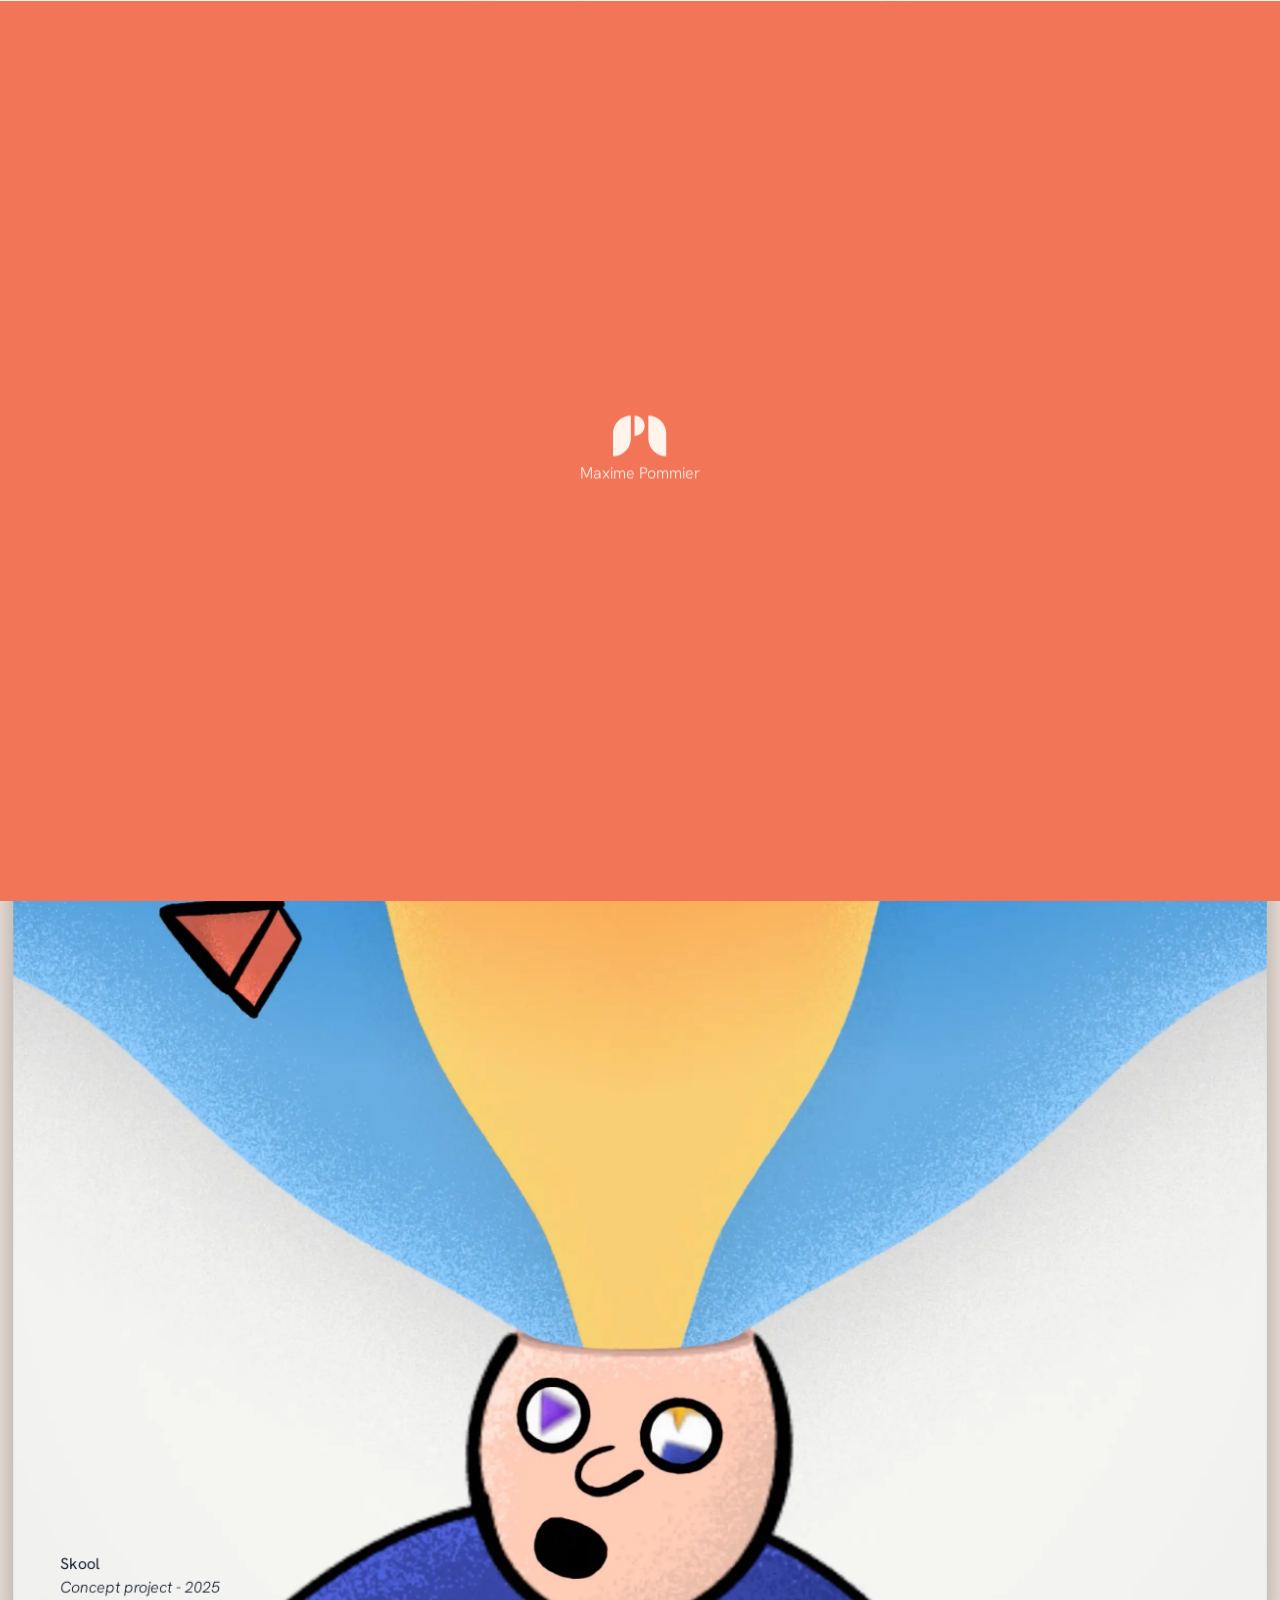
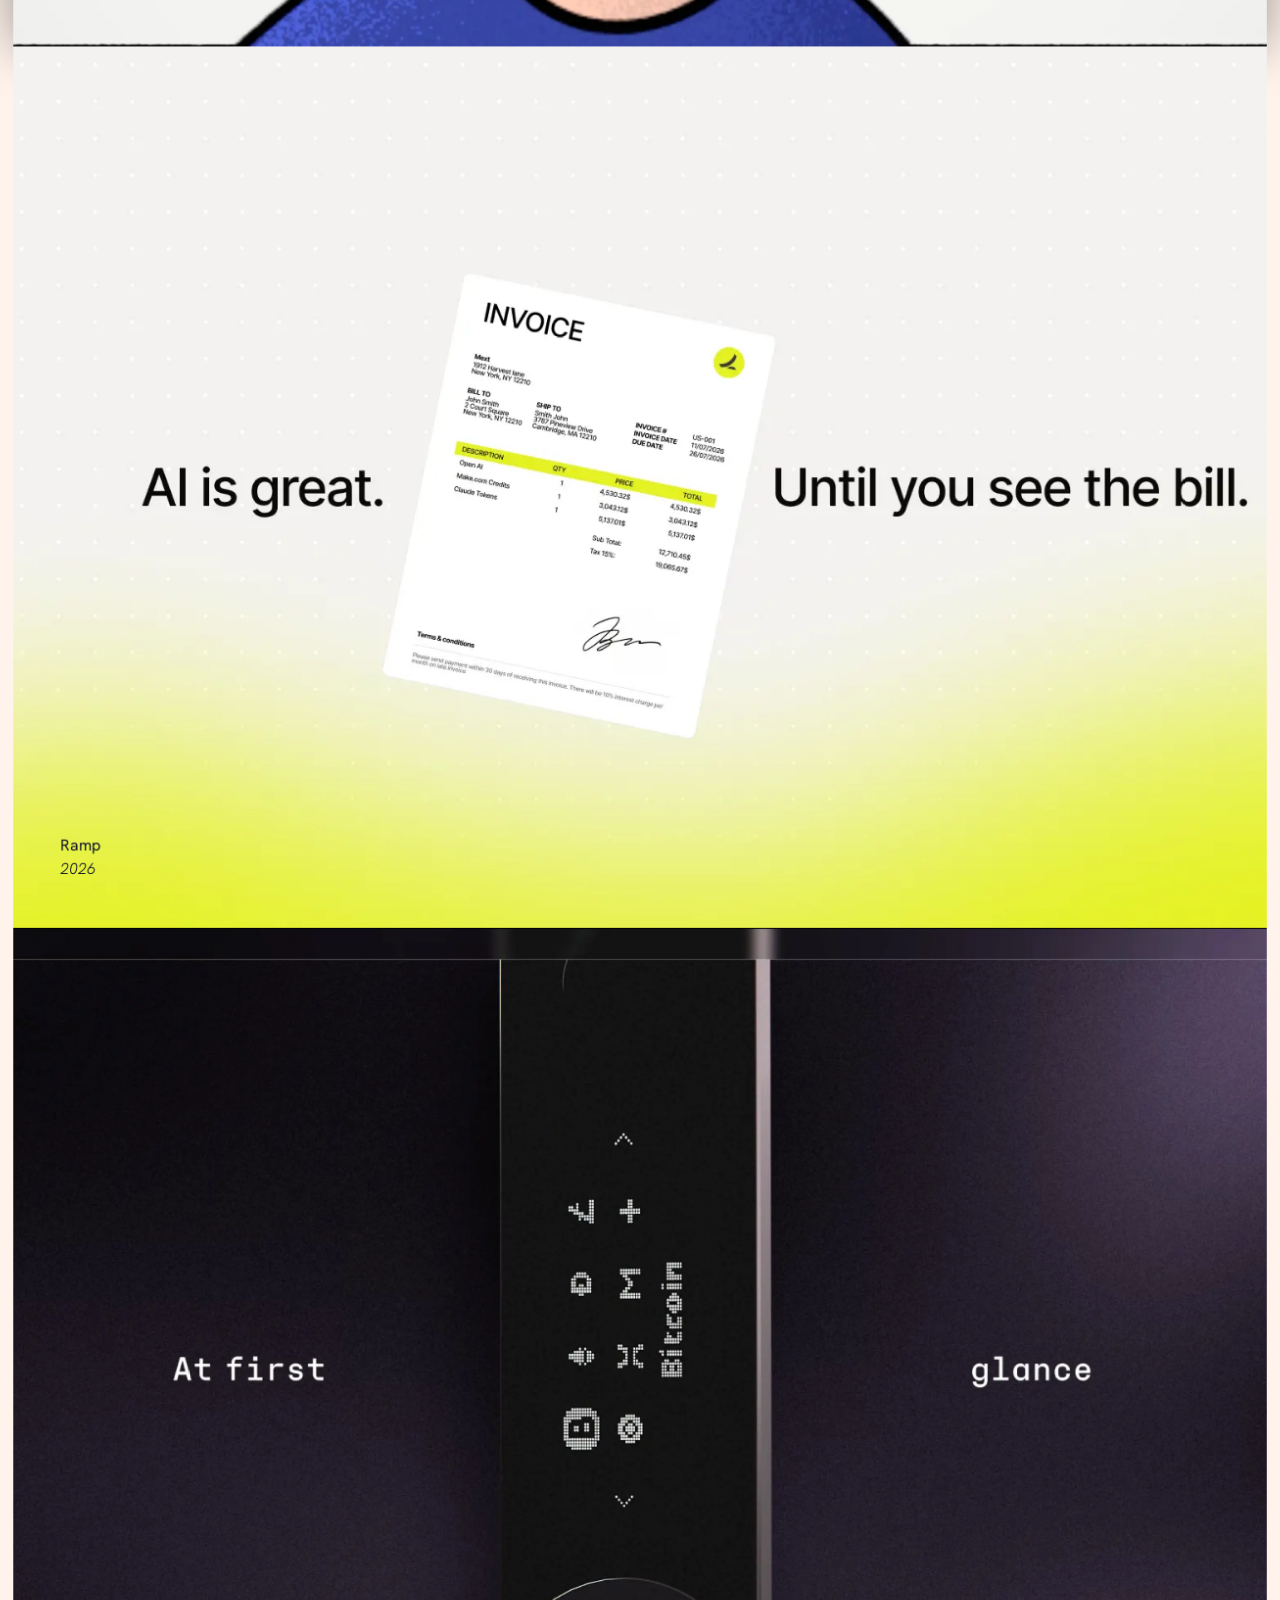
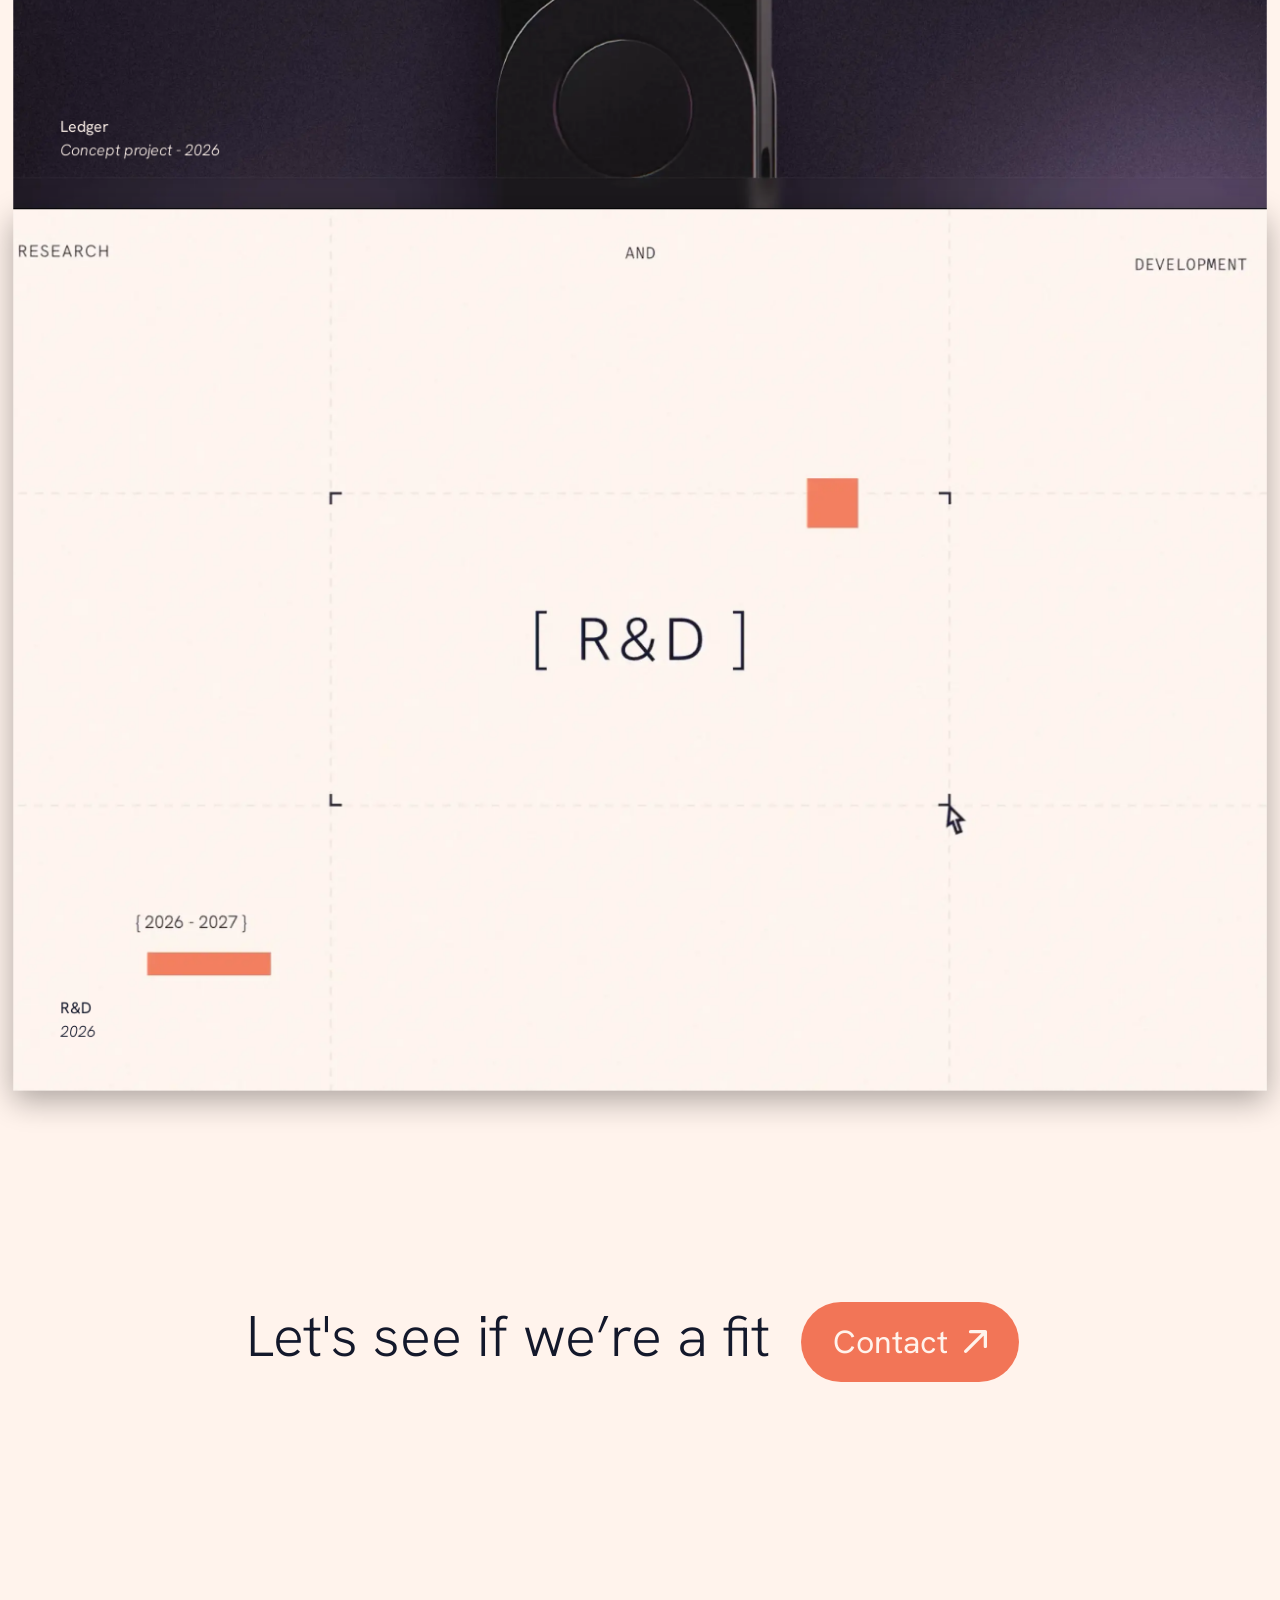
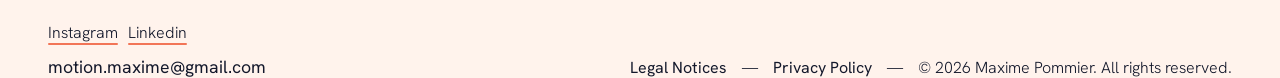
==== commit ea25a1f0: "Align SEO metadata with SaaS and AI motion design positioning" ====
--- a/index.html
+++ b/index.html
@@ -6,9 +6,8 @@
     <meta name="theme-color" content="#FFF3EC"> 
     
     <!-- Title & Meta SEO -->
-    <title>Maxime Pommier - Motion Designer | SaaS Animation & Motion Design</title>
-    <meta name="description" content="SaaS & AI Motion Designer |  I help B2B SaaS & AI startups turn complex products into clear, high-converting explainer videos.">
-    <meta name="keywords" content="motion designer, SaaS animation, motion graphics, design, animation portfolio">
+    <title>Maxime Pommier | Motion Designer for SaaS &amp; AI</title>
+    <meta name="description" content="Explain less. Convert more. Premium motion design that clarifies complex SaaS &amp; AI products.">
     <meta name="author" content="Maxime Pommier">
     <meta name="robots" content="index, follow, max-image-preview:large, max-snippet:-1, max-video-preview:-1">
     
@@ -18,33 +17,17 @@
     <!-- OpenGraph (Pour le partage sur LinkedIn, Discord, etc.) -->
     <meta property="og:type" content="website">
     <meta property="og:url" content="https://www.maximepommier.fr/">
-    <meta property="og:title" content="Maxime Pommier - Motion Designer | SaaS Animation">
-    <meta property="og:description" content="SaaS & AI Motion Designer |  I help B2B SaaS & AI startups turn complex products into clear, high-converting explainer videos.">
+    <meta property="og:title" content="Maxime Pommier | Motion Designer for SaaS &amp; AI">
+    <meta property="og:description" content="Explain less. Convert more. Premium motion design that clarifies complex SaaS &amp; AI products.">
     <meta property="og:image" content="https://www.maximepommier.fr/img/logo-bg.webp">
     
     <!-- Twitter Card -->
     <meta property="twitter:card" content="summary_large_image">
-    <meta property="twitter:title" content="Maxime Pommier - Motion Designer | SaaS Animation">
-    <meta property="twitter:description" content="SaaS & AI Motion Designer |  I help B2B SaaS & AI startups turn complex products into clear, high-converting explainer videos.">
+    <meta property="twitter:title" content="Maxime Pommier | Motion Designer for SaaS &amp; AI">
+    <meta property="twitter:description" content="Explain less. Convert more. Premium motion design that clarifies complex SaaS &amp; AI products.">
     <meta property="twitter:image" content="https://www.maximepommier.fr/img/logo-bg.webp">
     
     <!-- JSON-LD Schema (Avec le bon domaine .fr) -->
-    <script type="application/ld+json">
-{
-  "@context": "https://schema.org",
-  "@type": "Person",
-  "name": "Maxime Pommier",
-  "url": "https://www.maximepommier.fr",
-  "image": "https://www.maximepommier.fr/img/logo-bg.webp",
-  "jobTitle": "Motion Designer",
-  "description": "19-year-old motion designer specializing in SaaS animation and motion graphics",
-  "sameAs": [
-    "https://www.instagram.com/pmr_maxime",
-    "https://www.linkedin.com/in/motion-maxime"
-  ],
-  "email": "motion.maxime@gmail.com"
-}
-    </script>
 
     <!-- Preconnects pour la rapidité -->
     <link rel="preconnect" href="https://cdnjs.cloudflare.com" crossorigin>
@@ -66,6 +49,52 @@
 
     <!-- Script en defer pour garantir que le DOM est prêt avant l'exécution -->
     <script src="https://unpkg.com/split-type" defer></script>
+
+    <meta property="og:site_name" content="Maxime Pommier">
+    <script type="application/ld+json">
+{
+  "@context": "https://schema.org",
+  "@graph": [
+    {
+      "@type": "Person",
+      "@id": "https://www.maximepommier.fr/#person",
+      "name": "Maxime Pommier",
+      "url": "https://www.maximepommier.fr/",
+      "jobTitle": "Motion Designer",
+      "description": "Explain less. Convert more. Premium motion design that clarifies complex SaaS & AI products.",
+      "email": "motion.maxime@gmail.com",
+      "sameAs": [
+        "https://www.instagram.com/motion.maxime",
+        "https://www.linkedin.com/in/motion-maxime"
+      ]
+    },
+    {
+      "@type": "WebSite",
+      "@id": "https://www.maximepommier.fr/#website",
+      "url": "https://www.maximepommier.fr/",
+      "name": "Maxime Pommier",
+      "inLanguage": "en",
+      "publisher": {
+        "@id": "https://www.maximepommier.fr/#person"
+      }
+    },
+    {
+      "@type": "WebPage",
+      "@id": "https://www.maximepommier.fr/#webpage",
+      "url": "https://www.maximepommier.fr/",
+      "name": "Maxime Pommier | Motion Designer for SaaS & AI",
+      "description": "Explain less. Convert more. Premium motion design that clarifies complex SaaS & AI products.",
+      "inLanguage": "en",
+      "isPartOf": {
+        "@id": "https://www.maximepommier.fr/#website"
+      },
+      "about": {
+        "@id": "https://www.maximepommier.fr/#person"
+      }
+    }
+  ]
+}
+    </script>
 </head>
 
 <body>
